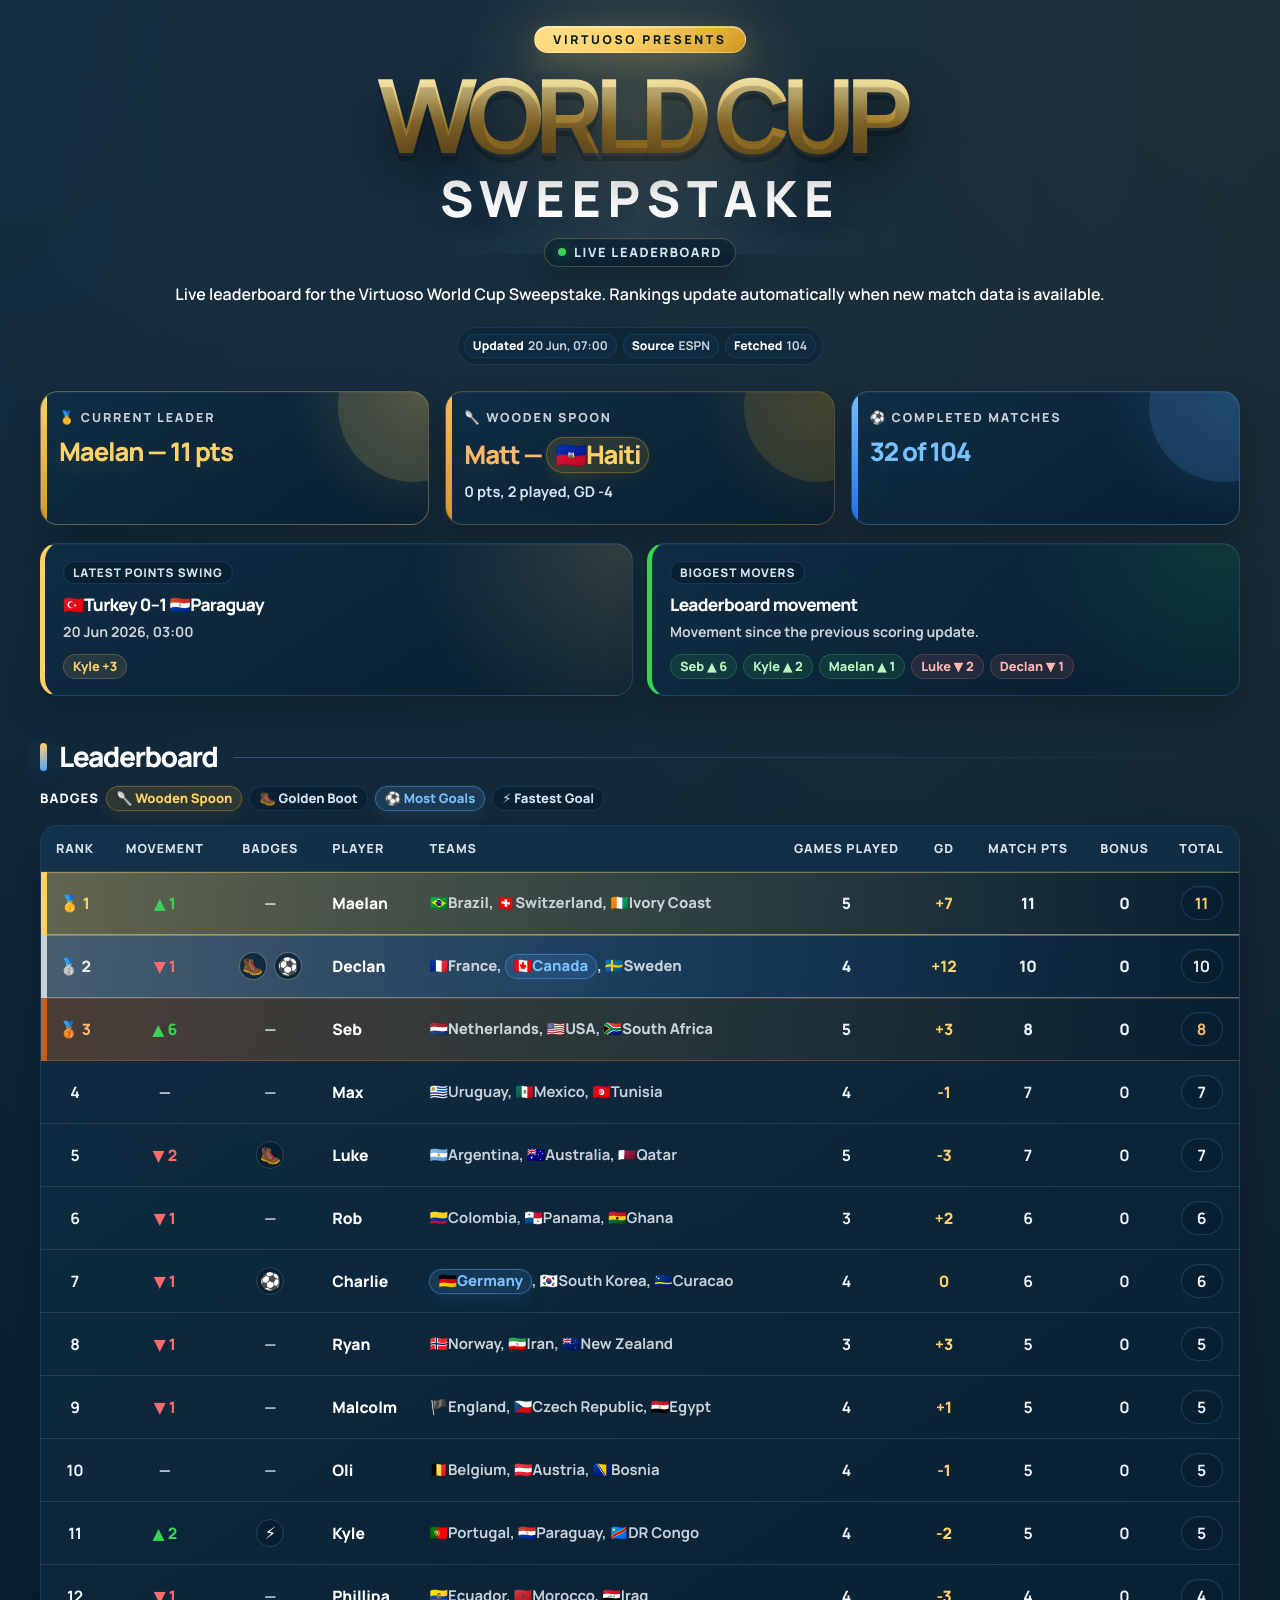
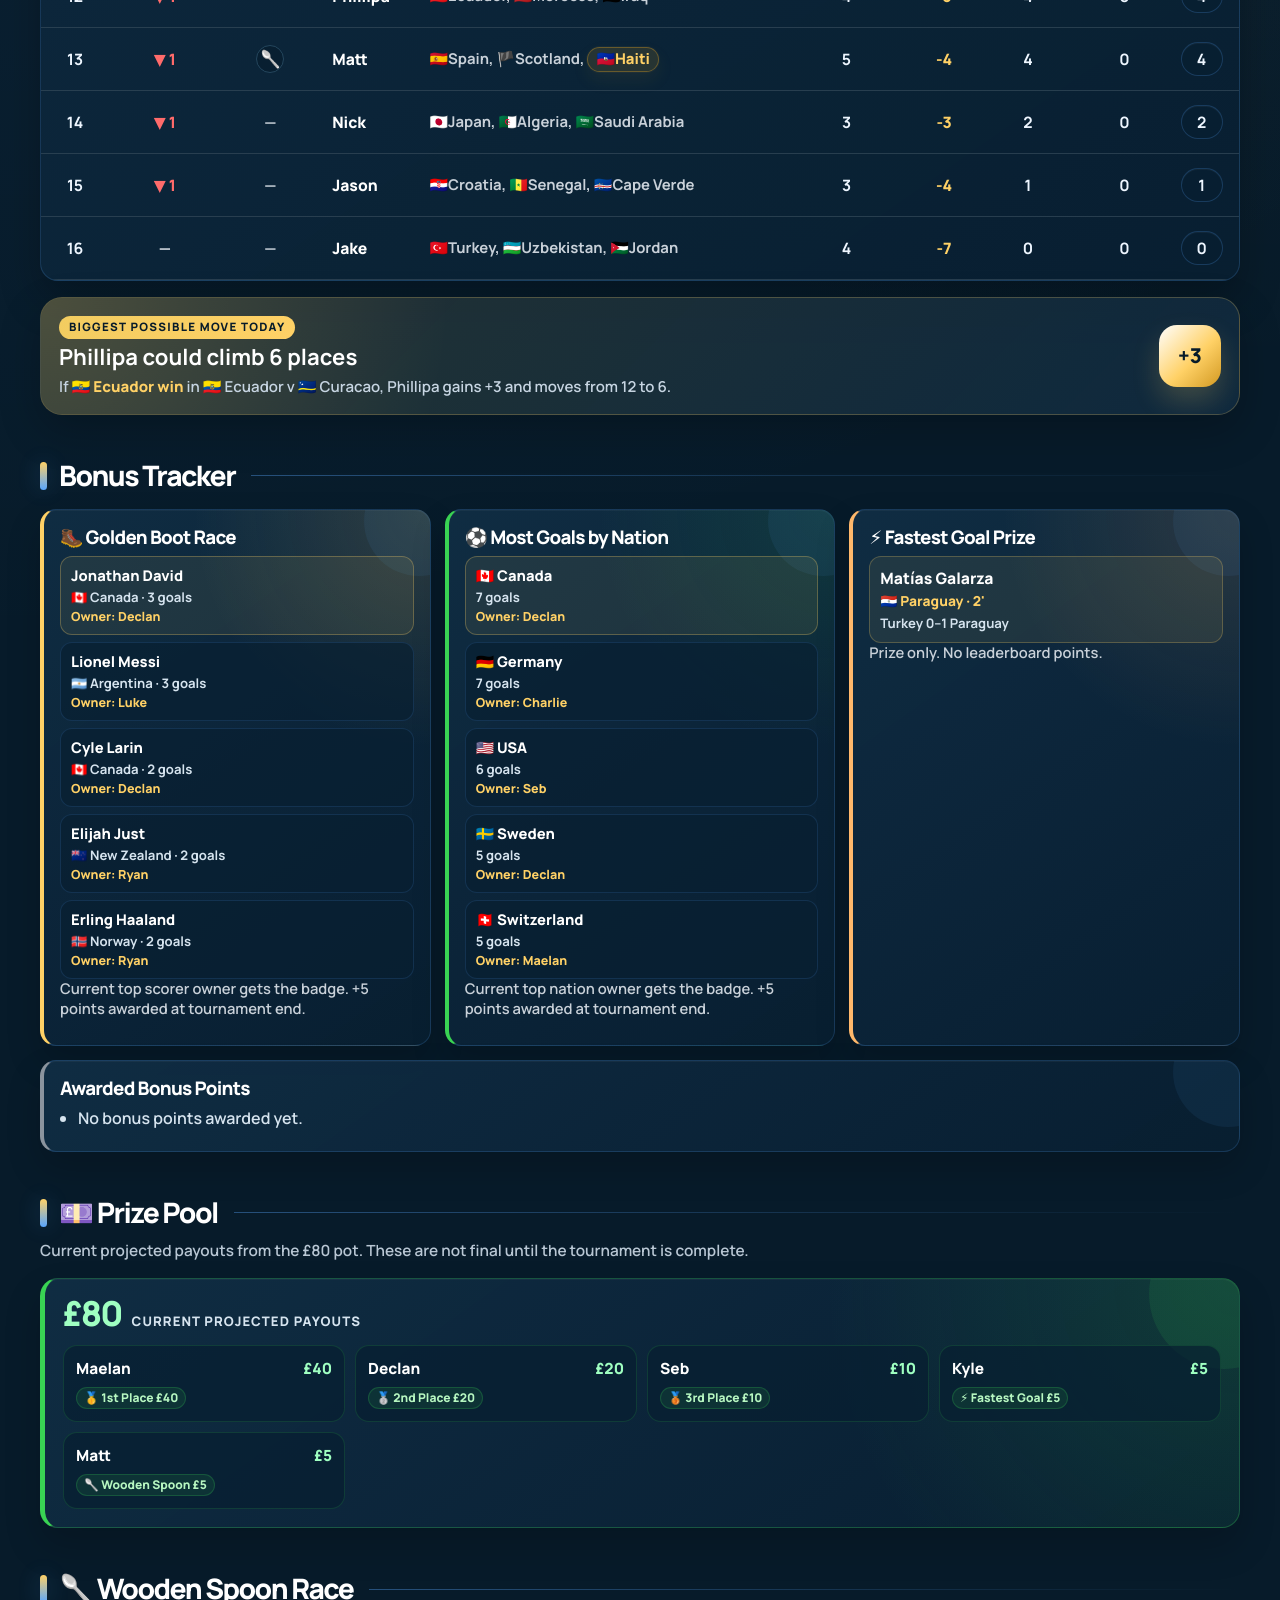
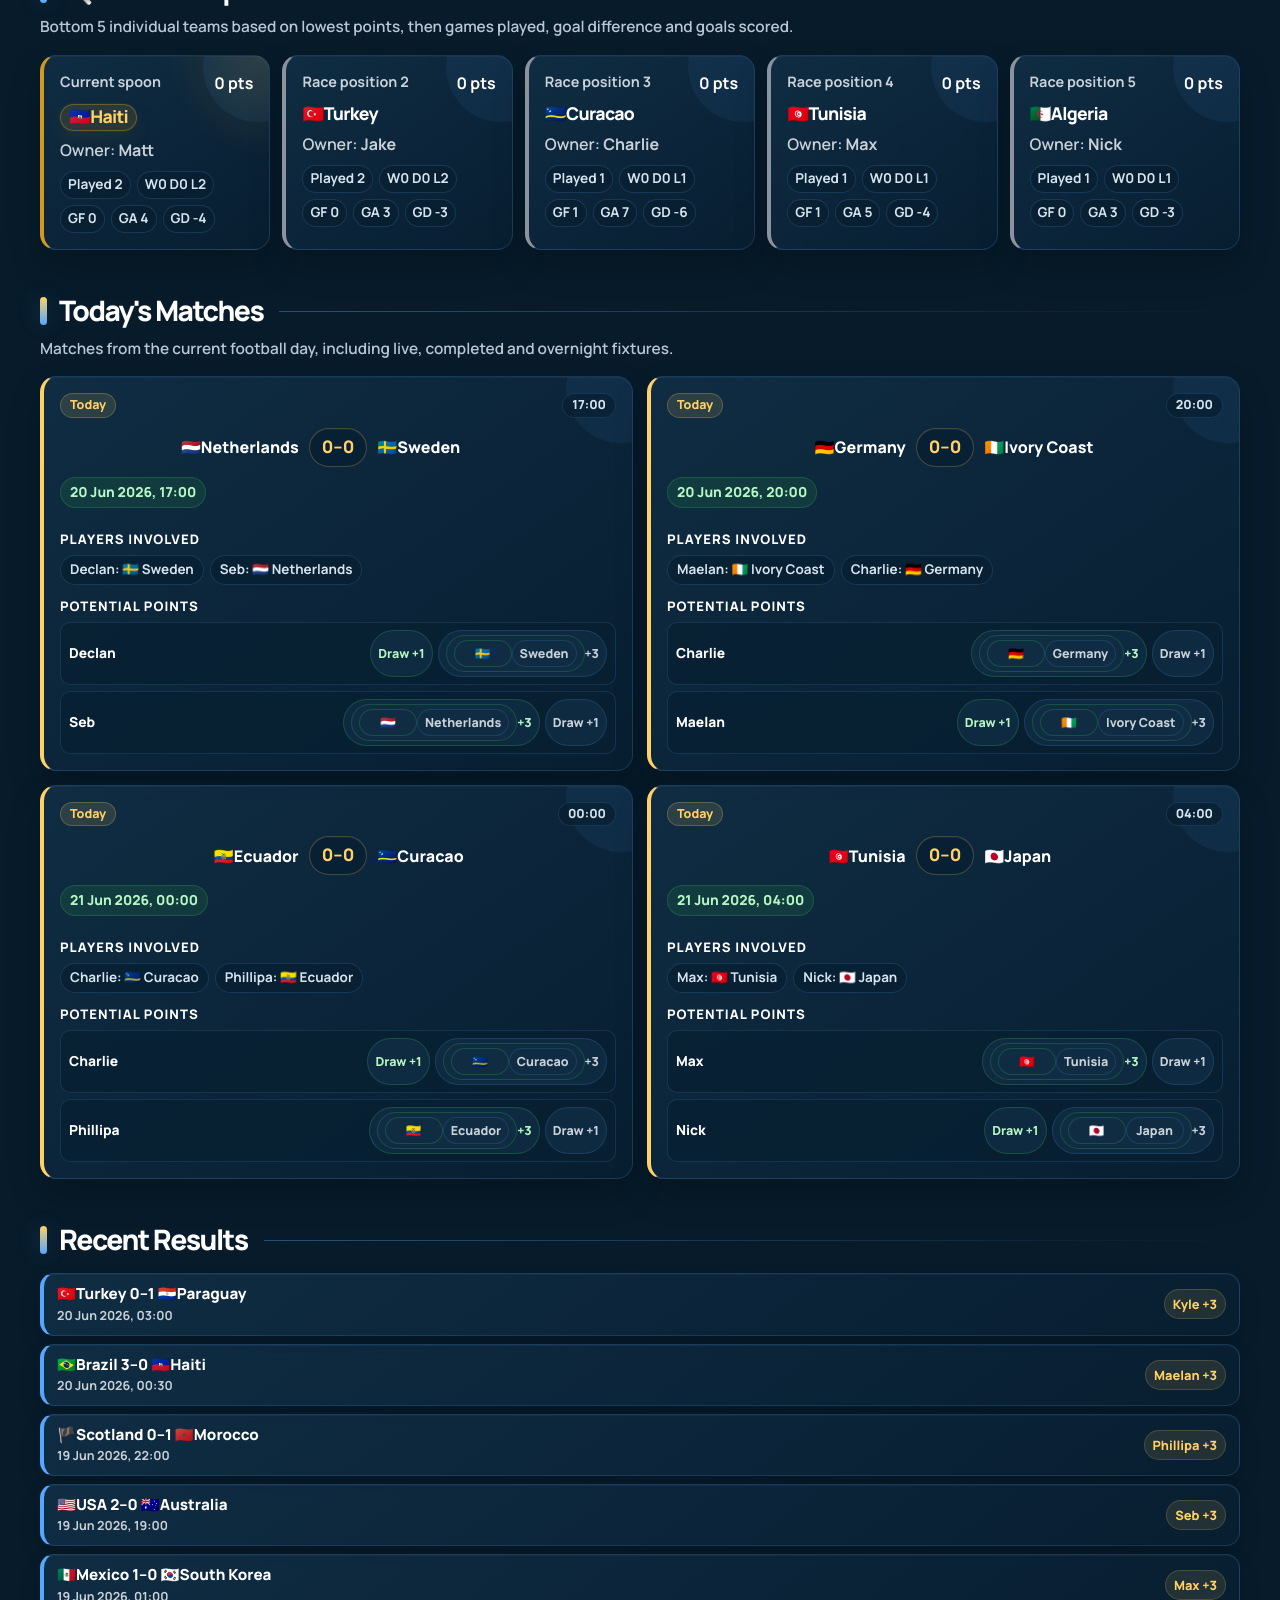
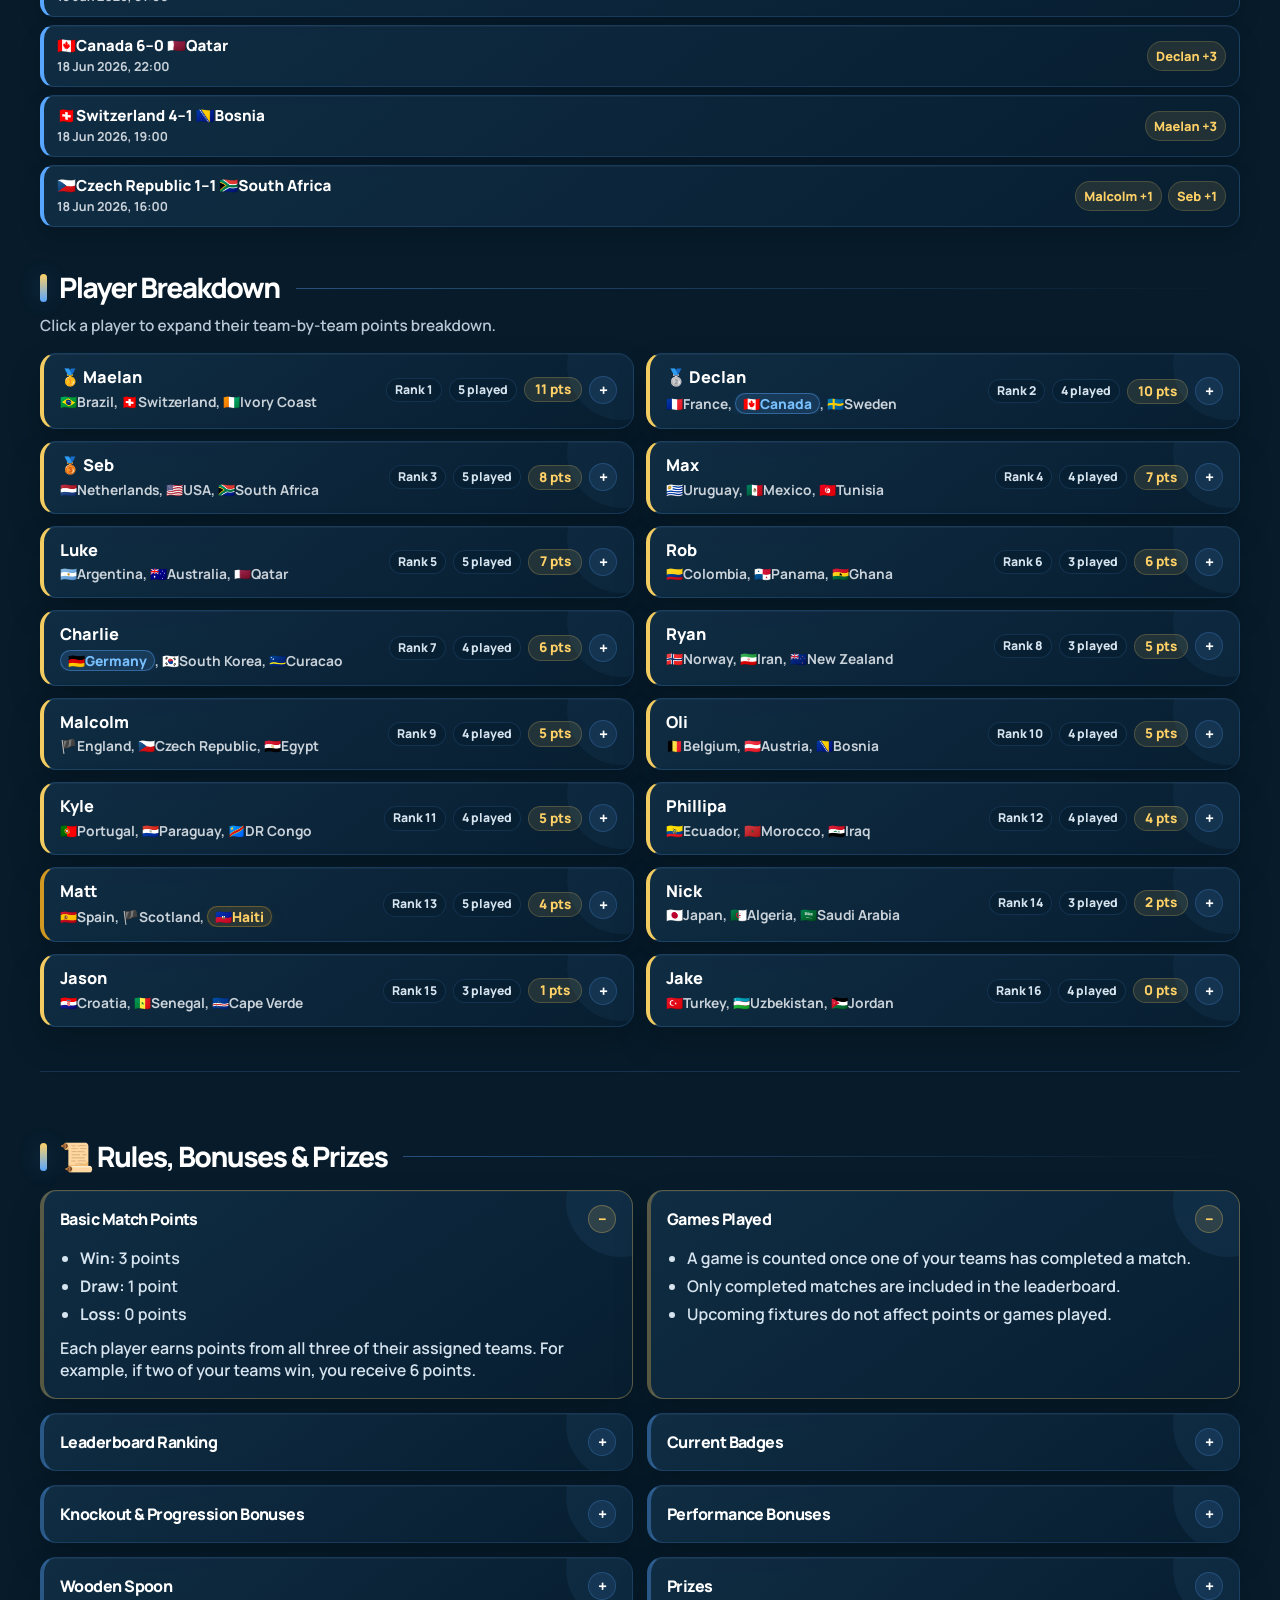
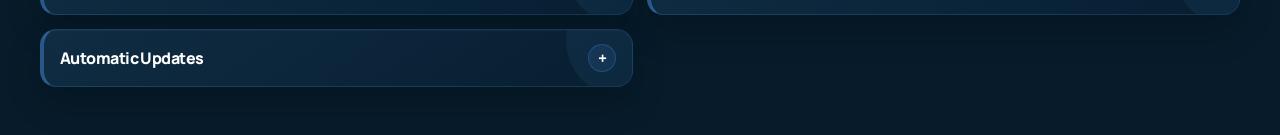
==== index.html @ 14dbb52a "Remove competitive snapshot section from index.html Removed the competitive snapshot section from th" ====
<!DOCTYPE html>
<html lang="en">
<head>
  <meta charset="UTF-8" />
  <meta name="viewport" content="width=device-width, initial-scale=1.0" />

  <title>World Cup Sweepstake</title>

  <link rel="stylesheet" href="style.css" />
</head>

<body class="title-option-broadcast">
  <main>
    <header class="page-header">
      <h1 class="site-title title-premium-broadcast">
        <span class="title-kicker">Virtuoso Presents</span>
        <span class="title-main">World Cup</span>
        <span class="title-sub">Sweepstake</span>
        <span class="title-live">Live Leaderboard</span>
      </h1>

      <p>
        Live leaderboard for the Virtuoso World Cup Sweepstake.
        Rankings update automatically when new match data is available.
      </p>

      <div id="status" class="status-card">
        Loading update status...
      </div>
    </header>

    <section class="cards">
      <div class="card">
        <h2>🥇 Current Leader</h2>
        <p id="current-leader">Loading...</p>
      </div>

      <div class="card">
        <h2>🥄 Wooden Spoon</h2>
        <p id="wooden-spoon">Loading...</p>
      </div>

      <div class="card">
        <h2>⚽ Completed Matches</h2>
        <p id="completed-matches">Loading...</p>
      </div>
    </section>

    <section>
      <h2>Leaderboard</h2>

      <p class="section-note">
        Badges: 🥄 current wooden spoon, 🥾 current Golden Boot race leader’s team owner, ⚽ current most-goals nation owner, ⚡ current fastest goal prize holder.
      </p>

      <div class="table-wrap">
        <table id="board">
          <thead>
            <tr>
              <th>Rank</th>
              <th>Movement</th>
              <th>Badges</th>
              <th>Player</th>
              <th>Teams</th>
              <th>Games Played</th>
              <th>GD</th>
              <th>Match Pts</th>
              <th>Bonus</th>
              <th>Total</th>
            </tr>
          </thead>
          <tbody>
            <tr>
              <td colspan="9">Loading leaderboard...</td>
            </tr>
          </tbody>
        </table>
      </div>
    </section>

    <section class="biggest-move-strip-section" aria-label="Biggest possible move today">
      <div id="biggest-possible-move" class="biggest-move-strip">
        Loading biggest possible move...
      </div>
    </section>

    <section>
      <h2>Bonus Tracker</h2>

      <div id="bonus-tracker" class="bonus-grid">
        Loading bonus tracker...
      </div>
    </section>

    <section class="prize-pool-section">
      <h2>💷 Prize Pool</h2>

      <p class="section-note">
        Current projected payouts from the £80 pot. These are not final until the tournament is complete.
      </p>

      <div id="projected-prizes" class="prize-pool-summary">
        Loading projected payouts...
      </div>
    </section>

    <section>
      <h2>🥄 Wooden Spoon Race</h2>

      <p class="section-note">
        Bottom 5 individual teams based on lowest points, then games played, goal difference and goals scored.
      </p>

      <div id="wooden-spoon-race" class="spoon-race-grid">
        Loading wooden spoon race...
      </div>
    </section>

    <section>
      <h2>Upcoming Fixtures</h2>

      <div id="upcoming-fixtures" class="fixtures-grid">
        Loading upcoming fixtures...
      </div>
    </section>

    <section>
      <h2>Latest Results</h2>

      <div id="latest-results" class="results-grid">
        Loading latest results...
      </div>
    </section>

    <section>
      <h2>Player Breakdown</h2>

      <p class="section-note">
        Detailed points breakdown by player and team.
      </p>

      <div id="player-details" class="player-grid">
        Loading player breakdown...
      </div>
    </section>

    <section class="rules-section">
      <h2>📜 Rules, Bonuses & Prizes</h2>

      <div class="rules-grid">
        <div class="rules-card">
          <h3>Basic Match Points</h3>
          <ul>
            <li><strong>Win:</strong> 3 points</li>
            <li><strong>Draw:</strong> 1 point</li>
            <li><strong>Loss:</strong> 0 points</li>
          </ul>
          <p>
            Each player earns points from all three of their assigned teams.
            For example, if two of your teams win, you receive 6 points.
          </p>
        </div>

        <div class="rules-card">
          <h3>Games Played</h3>
          <ul>
            <li>A game is counted once one of your teams has completed a match.</li>
            <li>Only completed matches are included in the leaderboard.</li>
            <li>Upcoming fixtures do not affect points or games played.</li>
          </ul>
        </div>

        <div class="rules-card">
          <h3>Leaderboard Ranking</h3>
          <ul>
            <li>Players are ranked by total points.</li>
            <li>Total points are match points plus awarded bonus points.</li>
            <li>If players are level on points, games played is used as the next sorter.</li>
            <li>Movement arrows only show when a player’s score or games played has changed.</li>
          </ul>
        </div>

        <div class="rules-card">
          <h3>Current Badges</h3>
          <ul>
            <li><strong>🥄 Wooden Spoon:</strong> Current owner of the single worst-performing team.</li>
            <li><strong>🥾 Golden Boot Race:</strong> Player who owns the team of the current top scorer.</li>
            <li><strong>⚽ Most Goals Nation:</strong> Player who owns the current highest-scoring nation.</li>
            <li><strong>⚡ Fastest Goal:</strong> Player who owns the team of the current fastest goal scorer.</li>
          </ul>
          <p>
            Badges show the current race leaders only. They do not mean final bonus points or prizes have been awarded.
          </p>
        </div>

        <div class="rules-card">
          <h3>Knockout & Progression Bonuses</h3>
          <ul>
            <li><strong>Reach Round of 32:</strong> +5 points</li>
            <li><strong>Reach Round of 16:</strong> +5 points</li>
            <li><strong>Reach Quarter-finals:</strong> +5 points</li>
            <li><strong>Reach Semi-finals:</strong> +10 points</li>
            <li><strong>Reach Final:</strong> +10 points</li>
            <li><strong>Tournament Winner:</strong> +15 points</li>
          </ul>
          <p>
            Progression bonuses are awarded to the player who owns the team reaching each stage.
          </p>
        </div>

        <div class="rules-card">
          <h3>Performance Bonuses</h3>
          <ul>
            <li><strong>Golden Boot:</strong> +5 points to the player who owns the team of the top scorer.</li>
            <li><strong>Most goals by nation:</strong> +5 points to the player who owns that nation.</li>
            <li><strong>Knockout clean sheet:</strong> +2 points per clean sheet in the knockout stage only.</li>
          </ul>
          <p>
            Golden Boot and most-goals-by-nation bonuses are tracked during the tournament and awarded at the end.
          </p>
        </div>

        <div class="rules-card">
          <h3>Wooden Spoon</h3>
          <ul>
            <li>The wooden spoon is awarded to the player who owns the single worst-performing team.</li>
            <li>It is not based on the player’s total score.</li>
            <li>Worst team is calculated by lowest team points.</li>
            <li>If tied, the team with more games played is considered worse.</li>
            <li>If still tied, worst goal difference is used.</li>
            <li>If still tied, fewest goals scored is used.</li>
          </ul>
          <p>
            Wooden Spoon does not affect leaderboard points. It is a £5 prize awarded at the end of the tournament.
          </p>
        </div>

        <div class="rules-card">
          <h3>Prizes</h3>
          <ul>
            <li><strong>Highest points total:</strong> £40</li>
            <li><strong>Runner-up:</strong> £20</li>
            <li><strong>Third place:</strong> £10</li>
            <li><strong>Fastest goal:</strong> £5 prize only, no leaderboard points</li>
            <li><strong>Wooden Spoon:</strong> £5 prize only, no leaderboard points</li>
          </ul>
          <p>
            Prize awards are separate from leaderboard scoring unless explicitly listed as bonus points.
          </p>
        </div>

        <div class="rules-card">
          <h3>Automatic Updates</h3>
          <ul>
            <li>Results are pulled automatically from ESPN’s public scoreboard.</li>
            <li>The leaderboard updates automatically through GitHub Actions.</li>
            <li>The page refreshes from generated data files hosted on GitHub Pages.</li>
          </ul>
        </div>
      </div>
    </section>
  </main>

  <script src="app.js"></script>
</body>
</html>
---- style.css ----
@import url("https://fonts.googleapis.com/css2?family=Manrope:wght@400;500;600;700;800&display=swap");

* {
  box-sizing: border-box;
}

body {
  margin: 0;
  background:
    radial-gradient(circle at top left, rgba(88, 166, 255, 0.1), transparent 34%),
    radial-gradient(circle at top right, rgba(255, 209, 102, 0.08), transparent 30%),
    #071b2a;
  color: #ffffff;
  font-family: "Manrope", system-ui, -apple-system, BlinkMacSystemFont, "Segoe UI", sans-serif;
  font-weight: 600;
  text-rendering: geometricPrecision;
  -webkit-font-smoothing: antialiased;
  -moz-osx-font-smoothing: grayscale;
}

main {
  width: min(1200px, 96vw);
  margin: 0 auto;
  padding: 22px 0 48px;
}

.page-header {
  text-align: center;
  margin-bottom: 18px;
  overflow: visible;
}

.site-title {
  display: flex;
  flex-direction: column;
  align-items: center;
  gap: 4px;
  margin: 0 0 12px;
  text-align: center;
  line-height: 1;
  text-transform: uppercase;
  overflow: visible;
}

.title-kicker {
  display: inline-flex;
  align-items: center;
  justify-content: center;
  width: fit-content;
  min-width: 0;
  padding: 6px 16px;
  margin: 0 auto 4px;
  color: #071b2a;
  background: linear-gradient(135deg, #f2cc60, #ffd166, #d29922);
  border-radius: 999px;
  font-size: clamp(0.75rem, 1.2vw, 0.95rem);
  font-weight: 800;
  letter-spacing: 0.2em;
  line-height: 1.1;
  text-align: center;
  white-space: nowrap;
  box-shadow: 0 8px 24px rgba(242, 204, 96, 0.22);
}

.title-main {
  display: inline-block;
  max-width: 100%;
  padding: 0 0.16em 0.08em;
  margin: 0 -0.08em;
  font-family: "Manrope", "Arial Black", "Trebuchet MS", Arial, sans-serif;
  font-size: clamp(3rem, 7vw, 6.4rem);
  font-weight: 800;
  line-height: 1.04;
  letter-spacing: -0.085em;
  background: linear-gradient(180deg, #ffffff 0%, #f2cc60 48%, #d29922 100%);
  -webkit-background-clip: text;
  background-clip: text;
  color: transparent;
  overflow: visible;
  text-shadow:
    0 4px 0 rgba(0, 0, 0, 0.22),
    0 14px 34px rgba(0, 0, 0, 0.42);
}

.title-sub {
  display: inline-block;
  font-size: clamp(1.25rem, 2.8vw, 2.35rem);
  font-weight: 800;
  letter-spacing: 0.08em;
  color: #ffffff;
  text-shadow: 0 8px 24px rgba(0, 0, 0, 0.35);
}

h1 {
  margin: 0 0 16px;
  font-size: clamp(2rem, 4vw, 3rem);
}

h2 {
  position: relative;
  display: flex;
  align-items: center;
  gap: 12px;
  margin-top: 42px;
  margin-bottom: 14px;
  color: #ffffff;
  font-size: clamp(1.35rem, 2.2vw, 1.95rem);
  font-weight: 800;
  letter-spacing: -0.055em;
}

h2::before {
  content: "";
  width: 7px;
  height: 28px;
  border-radius: 999px;
  background: linear-gradient(180deg, #ffd166, #58a6ff);
  box-shadow: 0 0 22px rgba(88, 166, 255, 0.24);
}

h2::after {
  content: "";
  flex: 1;
  height: 1px;
  margin-left: 4px;
  background: linear-gradient(90deg, rgba(88, 166, 255, 0.38), transparent);
}

.section-note {
  margin-top: -6px;
  margin-bottom: 16px;
  color: #b9c7d4;
  font-size: 0.96rem;
  font-weight: 600;
  line-height: 1.45;
}

.status-card {
  display: inline-flex;
  flex-wrap: wrap;
  justify-content: center;
  gap: 6px;
  margin-top: 6px;
  padding: 6px;
  background: rgba(8, 31, 49, 0.42);
  border: 1px solid rgba(88, 166, 255, 0.14);
  border-radius: 999px;
  color: #c9d1d9;
  font-size: 0.76rem;
  font-weight: 700;
  line-height: 1;
  box-shadow: none;
}

.status-card span {
  display: inline-flex;
  align-items: center;
  gap: 4px;
  padding: 5px 8px;
  border-radius: 999px;
  background: rgba(16, 45, 68, 0.78);
  border: 1px solid rgba(88, 166, 255, 0.12);
  white-space: nowrap;
}

.status-card strong {
  color: #ffffff;
  font-weight: 800;
}

.cards {
  display: grid;
  grid-template-columns: repeat(3, 1fr);
  gap: 16px;
  margin: 26px 0 18px;
}

.card {
  position: relative;
  overflow: hidden;
  min-height: 126px;
  background:
    linear-gradient(145deg, rgba(16, 45, 68, 0.98), rgba(8, 31, 49, 0.98));
  border: 1px solid rgba(88, 166, 255, 0.18);
  border-radius: 18px;
  padding: 18px 18px 20px;
  text-align: left;
  box-shadow:
    0 18px 36px rgba(0, 0, 0, 0.22),
    inset 0 1px 0 rgba(255, 255, 255, 0.04);
}

.card::before {
  content: "";
  position: absolute;
  inset: 0 auto 0 0;
  width: 6px;
  background: #58a6ff;
}

.card::after {
  content: "";
  position: absolute;
  top: -60px;
  right: -60px;
  width: 150px;
  height: 150px;
  border-radius: 999px;
  background: rgba(88, 166, 255, 0.12);
  pointer-events: none;
}

.card:nth-child(1) {
  border-color: rgba(255, 209, 102, 0.34);
  background:
    radial-gradient(circle at top right, rgba(255, 209, 102, 0.18), transparent 34%),
    linear-gradient(145deg, rgba(16, 45, 68, 0.98), rgba(8, 31, 49, 0.98));
}

.card:nth-child(1)::before {
  background: linear-gradient(180deg, #ffd166, #d29922);
}

.card:nth-child(1)::after {
  background: rgba(255, 209, 102, 0.15);
}

.card:nth-child(2) {
  border-color: rgba(210, 153, 34, 0.34);
  background:
    radial-gradient(circle at top right, rgba(210, 153, 34, 0.18), transparent 34%),
    linear-gradient(145deg, rgba(16, 45, 68, 0.98), rgba(8, 31, 49, 0.98));
}

.card:nth-child(2)::before {
  background: linear-gradient(180deg, #ffb86b, #d29922);
}

.card:nth-child(2)::after {
  background: rgba(210, 153, 34, 0.15);
}

.card:nth-child(3) {
  border-color: rgba(88, 166, 255, 0.34);
  background:
    radial-gradient(circle at top right, rgba(88, 166, 255, 0.18), transparent 34%),
    linear-gradient(145deg, rgba(16, 45, 68, 0.98), rgba(8, 31, 49, 0.98));
}

.card:nth-child(3)::before {
  background: linear-gradient(180deg, #79c0ff, #1f6feb);
}

.card:nth-child(3)::after {
  background: rgba(88, 166, 255, 0.15);
}

.card h2 {
  position: relative;
  z-index: 1;
  display: block;
  margin: 0 0 12px;
  color: #c9d1d9;
  font-size: 0.78rem;
  font-weight: 800;
  letter-spacing: 0.15em;
  line-height: 1.25;
  text-transform: uppercase;
}

.card h2::before,
.card h2::after {
  display: none;
}

.card p {
  position: relative;
  z-index: 1;
  margin: 0;
  color: #ffffff;
  font-size: clamp(1.28rem, 2vw, 1.72rem);
  font-weight: 800;
  line-height: 1.18;
  letter-spacing: -0.045em;
}

.card:nth-child(1) p {
  color: #ffd166;
  text-shadow: 0 8px 22px rgba(255, 209, 102, 0.14);
}

.card:nth-child(2) p {
  color: #ffb86b;
  text-shadow: 0 8px 22px rgba(210, 153, 34, 0.14);
}

.card:nth-child(3) p {
  color: #79c0ff;
  text-shadow: 0 8px 22px rgba(88, 166, 255, 0.14);
}

.small-card-text {
  display: inline-block;
  margin-top: 8px;
  color: #d6e4ef;
  font-size: 0.92rem;
  font-weight: 700;
  letter-spacing: 0;
}

.wooden-spoon-country {
  display: inline-flex;
  align-items: center;
  width: fit-content;
  padding: 3px 8px;
  border-radius: 999px;
  background: rgba(210, 153, 34, 0.14);
  border: 1px solid rgba(210, 153, 34, 0.38);
  color: #ffd166;
  font-weight: 800;
  line-height: 1.1;
  white-space: nowrap;
  box-shadow:
    0 0 0 1px rgba(255, 209, 102, 0.04),
    0 8px 18px rgba(210, 153, 34, 0.08);
}

.most-goals-country {
  display: inline-flex;
  align-items: center;
  width: fit-content;
  padding: 3px 8px;
  border-radius: 999px;
  background: rgba(88, 166, 255, 0.14);
  border: 1px solid rgba(88, 166, 255, 0.42);
  color: #79c0ff;
  font-weight: 800;
  line-height: 1.1;
  white-space: nowrap;
  box-shadow:
    0 0 0 1px rgba(88, 166, 255, 0.05),
    0 8px 18px rgba(88, 166, 255, 0.08);
}

.wooden-spoon-country.most-goals-country {
  background:
    linear-gradient(90deg, rgba(210, 153, 34, 0.16), rgba(88, 166, 255, 0.14));
  border-color: rgba(255, 209, 102, 0.42);
  color: #ffd166;
}

/* Insight strip */

.insight-strip {
  display: grid;
  grid-template-columns: repeat(2, 1fr);
  gap: 14px;
  margin: 0 0 30px;
}

.insight-card {
  position: relative;
  overflow: hidden;
  min-height: 126px;
  padding: 16px 18px;
  border-radius: 18px;
  background:
    radial-gradient(circle at top right, rgba(88, 166, 255, 0.14), transparent 36%),
    linear-gradient(145deg, rgba(16, 45, 68, 0.98), rgba(8, 31, 49, 0.98));
  border: 1px solid rgba(88, 166, 255, 0.2);
  border-left: 5px solid #58a6ff;
  box-shadow:
    0 18px 36px rgba(0, 0, 0, 0.18),
    inset 0 1px 0 rgba(255, 255, 255, 0.04);
}

.latest-swing-card {
  border-left-color: #ffd166;
  background:
    radial-gradient(circle at top right, rgba(255, 209, 102, 0.16), transparent 36%),
    linear-gradient(145deg, rgba(16, 45, 68, 0.98), rgba(8, 31, 49, 0.98));
}

.biggest-mover-card {
  border-left-color: #39d353;
  background:
    radial-gradient(circle at top right, rgba(57, 211, 83, 0.12), transparent 36%),
    linear-gradient(145deg, rgba(16, 45, 68, 0.98), rgba(8, 31, 49, 0.98));
}

.insight-label {
  display: inline-flex;
  align-items: center;
  width: fit-content;
  margin-bottom: 10px;
  padding: 5px 9px;
  border-radius: 999px;
  background: rgba(8, 31, 49, 0.78);
  border: 1px solid rgba(88, 166, 255, 0.16);
  color: #d6e4ef;
  font-size: 0.74rem;
  font-weight: 800;
  letter-spacing: 0.08em;
  line-height: 1;
  text-transform: uppercase;
}

.insight-card h3 {
  margin: 0 0 6px;
  color: #ffffff;
  font-size: 1.08rem;
  font-weight: 800;
  letter-spacing: -0.04em;
}

.insight-card p {
  margin: 0 0 12px;
  color: #c9d1d9;
  font-size: 0.88rem;
  font-weight: 700;
  line-height: 1.35;
}

.insight-chip-row {
  display: flex;
  flex-wrap: wrap;
  gap: 6px;
}

.insight-chip-row span,
.insight-chip {
  display: inline-flex;
  align-items: center;
  padding: 5px 9px;
  border-radius: 999px;
  background: rgba(255, 209, 102, 0.1);
  border: 1px solid rgba(255, 209, 102, 0.2);
  color: #ffd166;
  font-size: 0.8rem;
  font-weight: 800;
  line-height: 1;
  white-space: nowrap;
}

.insight-chip.positive {
  background: rgba(57, 211, 83, 0.1);
  border-color: rgba(57, 211, 83, 0.24);
  color: #b7f7c1;
}

.insight-chip.negative {
  background: rgba(255, 107, 107, 0.1);
  border-color: rgba(255, 107, 107, 0.24);
  color: #ffb4b4;
}

.badge-legend {
  display: flex;
  flex-wrap: wrap;
  align-items: center;
  gap: 7px;
  margin-top: -4px;
  margin-bottom: 14px;
  color: #c9d1d9;
}

.badge-legend-title {
  color: #ffffff;
  font-size: 0.82rem;
  font-weight: 800;
  letter-spacing: 0.08em;
  text-transform: uppercase;
}

.badge-chip {
  display: inline-flex;
  align-items: center;
  gap: 4px;
  padding: 5px 9px;
  border-radius: 999px;
  background: rgba(8, 31, 49, 0.72);
  border: 1px solid rgba(88, 166, 255, 0.16);
  color: #d6e4ef;
  font-size: 0.82rem;
  font-weight: 800;
  line-height: 1;
}

.badge-legend .badge-chip[title="Current wooden spoon"] {
  background: rgba(210, 153, 34, 0.14);
  border-color: rgba(210, 153, 34, 0.38);
  color: #ffd166;
  box-shadow:
    0 0 0 1px rgba(255, 209, 102, 0.04),
    0 8px 18px rgba(210, 153, 34, 0.08);
}

.badge-legend .badge-chip[title="Current wooden spoon"]:hover {
  background: rgba(210, 153, 34, 0.2);
  border-color: rgba(255, 209, 102, 0.5);
}

.badge-legend .badge-chip[title="Current most-goals nation owner"] {
  background: rgba(88, 166, 255, 0.14);
  border-color: rgba(88, 166, 255, 0.42);
  color: #79c0ff;
  box-shadow:
    0 0 0 1px rgba(88, 166, 255, 0.05),
    0 8px 18px rgba(88, 166, 255, 0.08);
}

.badge-legend .badge-chip[title="Current most-goals nation owner"]:hover {
  background: rgba(88, 166, 255, 0.2);
  border-color: rgba(121, 192, 255, 0.55);
}

.table-wrap {
  overflow-x: auto;
  border: 1px solid rgba(88, 166, 255, 0.18);
  border-radius: 18px;
  background:
    linear-gradient(145deg, rgba(16, 45, 68, 0.92), rgba(8, 31, 49, 0.98));
  box-shadow:
    0 20px 42px rgba(0, 0, 0, 0.24),
    inset 0 1px 0 rgba(255, 255, 255, 0.04);
}

table {
  width: 100%;
  border-collapse: collapse;
  background: transparent;
}

thead {
  background:
    linear-gradient(90deg, rgba(18, 49, 74, 0.98), rgba(16, 45, 68, 0.98));
}

th,
td {
  padding: 14px 12px;
  border-bottom: 1px solid rgba(51, 72, 88, 0.74);
  text-align: center;
}

th {
  color: #d6e4ef;
  font-size: 0.78rem;
  font-weight: 800;
  letter-spacing: 0.08em;
  text-transform: uppercase;
}

td {
  color: #eef6ff;
  font-size: 0.98rem;
  font-weight: 700;
}

#board th:nth-child(4),
#board td:nth-child(4),
#board th:nth-child(5),
#board td:nth-child(5) {
  text-align: left;
}

#board td:nth-child(4) {
  color: #ffffff;
  font-weight: 800;
}

#board td:nth-child(5) {
  color: #c9d1d9;
  font-size: 0.93rem;
  line-height: 1.35;
}

tbody tr {
  transition:
    background 0.18s ease,
    transform 0.18s ease,
    box-shadow 0.18s ease;
}

tbody tr:hover {
  background: rgba(88, 166, 255, 0.08);
}

tr.top-three td {
  font-weight: 800;
}

tr.leader {
  background:
    linear-gradient(90deg, rgba(255, 209, 102, 0.34), rgba(242, 204, 96, 0.16), rgba(8, 31, 49, 0.88));
  box-shadow:
    inset 6px 0 0 #ffd166,
    inset 0 1px 0 rgba(255, 209, 102, 0.4),
    inset 0 -1px 0 rgba(255, 209, 102, 0.28);
}

tr.leader td {
  border-bottom-color: rgba(255, 209, 102, 0.34);
}

tr.leader td:first-child {
  color: #ffd166;
  font-weight: 800;
}

tr.leader td:last-child strong {
  border-color: rgba(255, 209, 102, 0.55);
  color: #ffd166;
}

tr.top-three:nth-child(2) {
  background:
    linear-gradient(90deg, rgba(201, 209, 217, 0.3), rgba(88, 166, 255, 0.16), rgba(8, 31, 49, 0.88));
  box-shadow:
    inset 6px 0 0 #c9d1d9,
    inset 0 1px 0 rgba(201, 209, 217, 0.34),
    inset 0 -1px 0 rgba(201, 209, 217, 0.22);
}

tr.top-three:nth-child(2) td {
  border-bottom-color: rgba(201, 209, 217, 0.28);
}

tr.top-three:nth-child(2) td:first-child {
  color: #e6edf3;
  font-weight: 800;
}

tr.top-three:nth-child(2) td:last-child strong {
  border-color: rgba(201, 209, 217, 0.48);
  color: #e6edf3;
}

tr.top-three:nth-child(3) {
  background:
    linear-gradient(90deg, rgba(191, 97, 36, 0.34), rgba(210, 153, 34, 0.13), rgba(8, 31, 49, 0.9));
  box-shadow:
    inset 6px 0 0 #bf6124,
    inset 0 1px 0 rgba(191, 97, 36, 0.34),
    inset 0 -1px 0 rgba(191, 97, 36, 0.22);
}

tr.top-three:nth-child(3) td {
  border-bottom-color: rgba(191, 97, 36, 0.28);
}

tr.top-three:nth-child(3) td:first-child {
  color: #ffb86b;
  font-weight: 800;
}

tr.top-three:nth-child(3) td:last-child strong {
  border-color: rgba(191, 97, 36, 0.48);
  color: #ffb86b;
}

tr.top-three td:last-child strong,
#board td:last-child strong {
  display: inline-flex;
  align-items: center;
  justify-content: center;
  min-width: 42px;
  padding: 5px 10px;
  border-radius: 999px;
  background: rgba(8, 31, 49, 0.72);
  border: 1px solid rgba(88, 166, 255, 0.22);
  box-shadow: inset 0 1px 0 rgba(255, 255, 255, 0.04);
}

.movement {
  display: inline-block;
  min-width: 44px;
  font-weight: 800;
}

.movement.up {
  color: #39d353;
}

.movement.down {
  color: #ff6b6b;
}

.movement.same {
  color: #c9d1d9;
}

.goal-difference-cell {
  font-weight: 800;
  color: #ffd166;
  white-space: nowrap;
}

#board td.goal-difference-cell {
  text-align: center;
}

.badge-cell {
  min-width: 80px;
  white-space: nowrap;
}

.badge-icon {
  display: inline-flex;
  align-items: center;
  justify-content: center;
  margin: 0 2px;
  width: 28px;
  height: 28px;
  background: #081f31;
  border: 1px solid #24465d;
  border-radius: 999px;
  font-size: 1.05rem;
}

tr.top-three .badge-icon {
  background: rgba(8, 31, 49, 0.78);
}

tr.leader .badge-icon {
  border-color: rgba(255, 209, 102, 0.4);
}

tr.top-three:nth-child(2) .badge-icon {
  border-color: rgba(201, 209, 217, 0.4);
}

tr.top-three:nth-child(3) .badge-icon {
  border-color: rgba(191, 97, 36, 0.4);
}

.badge-empty {
  color: #c9d1d9;
}

.results-grid,
.fixtures-grid {
  display: grid;
  grid-template-columns: repeat(2, 1fr);
  gap: 14px;
}

.bonus-grid {
  display: grid;
  grid-template-columns: repeat(3, minmax(0, 1fr));
  gap: 14px;
  align-items: stretch;
}

.spoon-race-grid {
  display: grid;
  grid-template-columns: repeat(5, 1fr);
  gap: 12px;
}

.player-grid {
  display: grid;
  grid-template-columns: repeat(2, 1fr);
  gap: 12px;
}

.result-card,
.fixture-card,
.player-card,
.bonus-card,
.bonus-race-card,
.spoon-race-card,
.rules-card {
  position: relative;
  overflow: hidden;
  background:
    linear-gradient(145deg, rgba(16, 45, 68, 0.96), rgba(8, 31, 49, 0.98));
  border: 1px solid rgba(88, 166, 255, 0.18);
  border-radius: 16px;
  padding: 16px;
  box-shadow:
    0 16px 34px rgba(0, 0, 0, 0.18),
    inset 0 1px 0 rgba(255, 255, 255, 0.04);
}

.result-card::after,
.fixture-card::after,
.player-card::after,
.bonus-card::after,
.bonus-race-card::after,
.spoon-race-card::after,
.rules-card::after {
  content: "";
  position: absolute;
  top: -44px;
  right: -44px;
  width: 110px;
  height: 110px;
  border-radius: 999px;
  background: rgba(88, 166, 255, 0.07);
  pointer-events: none;
}

.result-card h3,
.fixture-card h3,
.player-card h3,
.bonus-card h3,
.bonus-race-card h3,
.spoon-race-card h3,
.rules-card h3 {
  position: relative;
  z-index: 1;
  margin: 0 0 8px;
  color: #ffffff;
  font-weight: 800;
  letter-spacing: -0.04em;
  line-height: 1.18;
}

.result-card p,
.fixture-card p,
.bonus-card p,
.bonus-race-card p,
.spoon-race-card p {
  position: relative;
  z-index: 1;
  margin: 0 0 10px;
  color: #c9d1d9;
}

.result-card ul,
.fixture-card ul,
.player-card ul,
.bonus-card ul,
.bonus-race-card ul {
  position: relative;
  z-index: 1;
  margin: 0;
  padding-left: 18px;
}

.result-card li,
.fixture-card li,
.bonus-card li,
.bonus-race-card li {
  margin-bottom: 6px;
  color: #d6e4ef;
}

/* Bonus races */

.bonus-race-card {
  min-height: 100%;
  border-left: 4px solid #58a6ff;
}

.bonus-race-card:nth-child(1) {
  border-left-color: #ffd166;
  background:
    radial-gradient(circle at top right, rgba(255, 209, 102, 0.14), transparent 36%),
    linear-gradient(145deg, rgba(16, 45, 68, 0.96), rgba(8, 31, 49, 0.98));
}

.bonus-race-card:nth-child(2) {
  border-left-color: #39d353;
  background:
    radial-gradient(circle at top right, rgba(57, 211, 83, 0.11), transparent 36%),
    linear-gradient(145deg, rgba(16, 45, 68, 0.96), rgba(8, 31, 49, 0.98));
}

.bonus-race-card:nth-child(3) {
  border-left-color: #ffb86b;
  background:
    radial-gradient(circle at top right, rgba(255, 184, 107, 0.13), transparent 36%),
    linear-gradient(145deg, rgba(16, 45, 68, 0.96), rgba(8, 31, 49, 0.98));
}

.bonus-race-card ul {
  display: grid;
  gap: 7px;
  padding-left: 0;
  list-style: none;
}

.bonus-race-card li {
  display: grid;
  gap: 2px;
  margin: 0;
  padding: 9px 10px;
  border-radius: 12px;
  background: rgba(8, 31, 49, 0.66);
  border: 1px solid rgba(88, 166, 255, 0.14);
}

.bonus-race-card li.race-leader {
  border-color: rgba(255, 209, 102, 0.28);
  background: rgba(255, 209, 102, 0.08);
}

.bonus-race-card li strong {
  color: #ffffff;
  font-size: 0.92rem;
  font-weight: 800;
}

.bonus-race-card li span {
  color: #d6e4ef;
  font-size: 0.82rem;
  font-weight: 700;
}

.bonus-race-card li em {
  color: #ffd166;
  font-size: 0.78rem;
  font-style: normal;
  font-weight: 800;
}

.fastest-goal-card {
  position: relative;
  z-index: 1;
  display: grid;
  gap: 3px;
  padding: 10px;
  border-radius: 12px;
  background: rgba(255, 209, 102, 0.08);
  border: 1px solid rgba(255, 209, 102, 0.24);
}

.fastest-goal-card strong {
  color: #ffffff;
  font-size: 0.98rem;
  font-weight: 800;
}

.fastest-goal-card span {
  color: #ffd166;
  font-size: 0.86rem;
  font-weight: 800;
}

.fastest-goal-card em {
  color: #d6e4ef;
  font-size: 0.82rem;
  font-style: normal;
  font-weight: 700;
}

.awarded-bonus-card {
  grid-column: 1 / -1;
  min-height: auto;
  border-left-color: #8b949e;
}

.awarded-bonus-card ul {
  display: block;
  padding-left: 18px;
  list-style: disc;
}

.awarded-bonus-card li {
  display: list-item;
  padding: 0;
  background: transparent;
  border: 0;
  margin-bottom: 6px;
}

.bonus-card {
  border-left: 4px solid #58a6ff;
}

.bonus-card li {
  margin-bottom: 8px;
}

.bonus-card span,
.bonus-note {
  color: #c9d1d9;
  font-size: 0.92rem;
}

.spoon-race-card {
  border-left: 4px solid #8b949e;
}

.spoon-race-card.current-spoon {
  border-left-color: #d29922;
  background:
    radial-gradient(circle at top right, rgba(210, 153, 34, 0.16), transparent 34%),
    linear-gradient(145deg, rgba(16, 45, 68, 0.96), rgba(8, 31, 49, 0.98));
}

.spoon-race-card.current-spoon h3 {
  width: fit-content;
}

.spoon-race-header {
  position: relative;
  z-index: 1;
  display: flex;
  justify-content: space-between;
  gap: 8px;
  align-items: center;
  margin-bottom: 10px;
}

.spoon-race-position {
  color: #c9d1d9;
  font-size: 0.9rem;
  font-weight: 700;
}

.spoon-race-card h3 {
  font-size: 1.1rem;
}

.spoon-race-stats {
  position: relative;
  z-index: 1;
  display: flex;
  flex-wrap: wrap;
  gap: 6px;
}

.spoon-race-stats span {
  display: inline-block;
  padding: 4px 7px;
  background: rgba(8, 31, 49, 0.78);
  border: 1px solid rgba(88, 166, 255, 0.18);
  border-radius: 999px;
  color: #d6e4ef;
  font-size: 0.85rem;
  font-weight: 700;
}

.fixture-card {
  border-left: 4px solid #39d353;
}

.fixture-card.today-match {
  border-left-color: #ffd166;
}

.fixture-card.completed-match {
  border-left-color: #58a6ff;
}

.fixture-topline {
  position: relative;
  z-index: 1;
  display: flex;
  justify-content: space-between;
  align-items: center;
  gap: 10px;
  margin-bottom: 10px;
}

.fixture-status,
.fixture-time {
  display: inline-flex;
  align-items: center;
  width: fit-content;
  padding: 5px 9px;
  border-radius: 999px;
  font-size: 0.78rem;
  font-weight: 800;
  line-height: 1;
}

.fixture-status.upcoming {
  background: rgba(88, 166, 255, 0.1);
  border: 1px solid rgba(88, 166, 255, 0.22);
  color: #a5d6ff;
}

.fixture-status.today {
  background: rgba(255, 209, 102, 0.12);
  border: 1px solid rgba(255, 209, 102, 0.24);
  color: #ffd166;
}

.fixture-status.live {
  background: rgba(57, 211, 83, 0.12);
  border: 1px solid rgba(57, 211, 83, 0.28);
  color: #b7f7c1;
  box-shadow: 0 0 22px rgba(57, 211, 83, 0.1);
}

.fixture-status.final {
  background: rgba(201, 209, 217, 0.1);
  border: 1px solid rgba(201, 209, 217, 0.22);
  color: #e6edf3;
}

.fixture-time {
  background: rgba(8, 31, 49, 0.78);
  border: 1px solid rgba(88, 166, 255, 0.16);
  color: #d6e4ef;
}

.fixture-card h3 {
  color: #ffffff;
  font-size: 1.08rem;
}

.fixture-card > p {
  display: inline-flex;
  align-items: center;
  width: fit-content;
  padding: 5px 9px;
  border-radius: 999px;
  background: rgba(57, 211, 83, 0.1);
  border: 1px solid rgba(57, 211, 83, 0.2);
  color: #b7f7c1;
  font-size: 0.86rem;
  font-weight: 800;
}

.fixture-score {
  position: relative;
  z-index: 1;
  display: grid;
  grid-template-columns: 1fr auto 1fr;
  gap: 10px;
  align-items: center;
  margin: 4px 0 10px;
  color: #ffffff;
}

.fixture-score span {
  min-width: 0;
  font-size: 1rem;
  font-weight: 800;
  line-height: 1.15;
}

.fixture-score span:first-child {
  text-align: right;
}

.fixture-score span:last-child {
  text-align: left;
}

.fixture-score strong {
  display: inline-flex;
  justify-content: center;
  align-items: center;
  min-width: 58px;
  padding: 7px 12px;
  border-radius: 999px;
  background: rgba(8, 31, 49, 0.78);
  border: 1px solid rgba(255, 209, 102, 0.24);
  color: #ffd166;
  font-size: 1.08rem;
  font-weight: 800;
  box-shadow: inset 0 1px 0 rgba(255, 255, 255, 0.04);
}

.fixture-section {
  position: relative;
  z-index: 1;
  margin-top: 12px;
}

.fixture-section h4 {
  margin: 0 0 7px;
  color: #ffffff;
  font-size: 0.82rem;
  font-weight: 800;
  letter-spacing: 0.08em;
  text-transform: uppercase;
}

.fixture-section ul {
  display: flex;
  flex-wrap: wrap;
  gap: 6px;
  padding-left: 0;
  list-style: none;
}

.fixture-section li {
  display: inline-flex;
  align-items: center;
  width: fit-content;
  margin: 0;
  padding: 5px 9px;
  background: rgba(8, 31, 49, 0.78);
  border: 1px solid rgba(88, 166, 255, 0.18);
  border-radius: 999px;
  color: #d6e4ef;
  font-size: 0.84rem;
  font-weight: 700;
}

.potential-points {
  display: grid;
  gap: 6px;
}

.potential-row {
  display: grid;
  grid-template-columns: minmax(86px, 0.7fr) 1.3fr;
  gap: 8px;
  align-items: center;
  padding: 7px 8px;
  background: rgba(8, 31, 49, 0.74);
  border: 1px solid rgba(88, 166, 255, 0.16);
  border-radius: 10px;
}

.potential-row strong {
  min-width: 0;
  color: #ffffff;
  font-size: 0.86rem;
  font-weight: 800;
  overflow: hidden;
  text-overflow: ellipsis;
  white-space: nowrap;
}

.potential-chip-row {
  display: flex;
  flex-wrap: wrap;
  justify-content: flex-end;
  gap: 5px;
}

.potential-row span {
  display: inline-flex;
  align-items: center;
  justify-content: center;
  min-width: 58px;
  padding: 4px 7px;
  border-radius: 999px;
  background: rgba(16, 45, 68, 0.88);
  border: 1px solid rgba(88, 166, 255, 0.16);
  color: #c9d1d9;
  font-size: 0.78rem;
  font-weight: 800;
  white-space: nowrap;
}

.potential-row span:first-child {
  border-color: rgba(57, 211, 83, 0.22);
  color: #b7f7c1;
}

.potential-empty {
  color: #c9d1d9;
}

.results-ticker {
  display: grid;
  grid-template-columns: 1fr;
  gap: 8px;
}

.result-ticker-row {
  display: grid;
  grid-template-columns: minmax(230px, 1fr) auto;
  gap: 12px;
  align-items: center;
  padding: 11px 13px;
  background:
    linear-gradient(145deg, rgba(16, 45, 68, 0.96), rgba(8, 31, 49, 0.98));
  border: 1px solid rgba(88, 166, 255, 0.18);
  border-left: 4px solid #58a6ff;
  border-radius: 14px;
  box-shadow:
    0 10px 22px rgba(0, 0, 0, 0.14),
    inset 0 1px 0 rgba(255, 255, 255, 0.04);
}

.result-ticker-score {
  min-width: 0;
}

.result-ticker-score strong {
  display: block;
  color: #ffffff;
  font-size: 0.95rem;
  font-weight: 800;
  line-height: 1.2;
}

.result-ticker-score small {
  display: block;
  margin-top: 3px;
  color: #c9d1d9;
  font-size: 0.78rem;
  font-weight: 700;
}

.result-ticker-gains {
  display: flex;
  flex-wrap: wrap;
  justify-content: flex-end;
  gap: 6px;
}

.result-ticker-gains span {
  display: inline-flex;
  align-items: center;
  padding: 5px 8px;
  border-radius: 999px;
  background: rgba(255, 209, 102, 0.1);
  border: 1px solid rgba(255, 209, 102, 0.18);
  color: #ffd166;
  font-size: 0.8rem;
  font-weight: 800;
  white-space: nowrap;
}

.player-card {
  border-left: 3px solid #f2cc60;
  padding: 14px;
}

.player-collapsible-card {
  padding: 0;
  border-left-width: 4px;
}

.player-collapsible-card::after {
  opacity: 0.7;
}

.player-collapsible-card.is-open {
  border-color: rgba(255, 209, 102, 0.32);
}

.wooden-spoon-card {
  border-left-color: #d29922;
}

.player-collapse-toggle {
  position: relative;
  z-index: 1;
  display: grid;
  grid-template-columns: minmax(0, 1fr) auto;
  gap: 14px;
  align-items: center;
  width: 100%;
  padding: 14px 16px;
  background: transparent;
  border: 0;
  color: inherit;
  font: inherit;
  text-align: left;
  cursor: pointer;
}

.player-collapse-toggle:hover {
  background: rgba(88, 166, 255, 0.06);
}

.player-collapse-toggle:focus-visible {
  outline: 2px solid rgba(255, 209, 102, 0.72);
  outline-offset: 3px;
  border-radius: 14px;
}

.player-collapse-main {
  display: grid;
  gap: 5px;
  min-width: 0;
}

.player-collapse-name {
  color: #ffffff;
  font-size: 1.02rem;
  font-weight: 800;
  line-height: 1.2;
}

.player-collapse-teams {
  min-width: 0;
  color: #c9d1d9;
  font-size: 0.86rem;
  font-weight: 700;
  line-height: 1.3;
  overflow: hidden;
  text-overflow: ellipsis;
  white-space: nowrap;
}

.player-collapse-teams .wooden-spoon-country,
.player-collapse-teams .most-goals-country {
  padding: 2px 7px;
}

.player-collapse-meta {
  display: flex;
  align-items: center;
  justify-content: flex-end;
  gap: 7px;
  flex-wrap: wrap;
}

.player-collapse-meta span {
  display: inline-flex;
  align-items: center;
  padding: 5px 8px;
  border-radius: 999px;
  background: rgba(8, 31, 49, 0.72);
  border: 1px solid rgba(88, 166, 255, 0.14);
  color: #d6e4ef;
  font-size: 0.76rem;
  font-weight: 800;
  line-height: 1;
  white-space: nowrap;
}

.player-collapse-meta strong {
  display: inline-flex;
  align-items: center;
  justify-content: center;
  min-width: 54px;
  padding: 5px 10px;
  border-radius: 999px;
  background: rgba(255, 209, 102, 0.1);
  border: 1px solid rgba(255, 209, 102, 0.2);
  color: #ffd166;
  font-size: 0.84rem;
  font-weight: 800;
  line-height: 1;
  white-space: nowrap;
}

.player-collapse-chevron {
  width: 28px;
  height: 28px;
  justify-content: center;
  padding: 0 !important;
  background: rgba(88, 166, 255, 0.1) !important;
  border-color: rgba(88, 166, 255, 0.22) !important;
  color: #ffffff !important;
  font-size: 1rem !important;
}

.player-collapsible-card.is-open .player-collapse-chevron {
  background: rgba(255, 209, 102, 0.13) !important;
  border-color: rgba(255, 209, 102, 0.28) !important;
  color: #ffd166 !important;
}

.player-collapse-body {
  position: relative;
  z-index: 1;
  padding: 0 14px 14px;
}

.player-collapse-body[hidden] {
  display: none !important;
}

.player-card-header {
  position: relative;
  z-index: 1;
  display: flex;
  justify-content: space-between;
  gap: 12px;
  align-items: center;
  margin-bottom: 4px;
}

.player-card-header strong {
  display: inline-flex;
  align-items: center;
  justify-content: center;
  min-width: 58px;
  padding: 5px 10px;
  border-radius: 999px;
  background: rgba(255, 209, 102, 0.1);
  border: 1px solid rgba(255, 209, 102, 0.2);
  color: #ffd166;
  font-size: 1rem;
  font-weight: 800;
}

.player-card-subtitle {
  position: relative;
  z-index: 1;
  margin: 0 0 10px;
  color: #c9d1d9;
  font-size: 0.95rem;
}

.team-breakdown {
  position: relative;
  z-index: 1;
  background: rgba(8, 31, 49, 0.76);
  border: 1px solid rgba(88, 166, 255, 0.16);
  border-radius: 12px;
  padding: 10px;
  margin-top: 8px;
}

.wooden-spoon-team {
  border-color: rgba(210, 153, 34, 0.4);
  background:
    radial-gradient(circle at top right, rgba(210, 153, 34, 0.12), transparent 40%),
    rgba(210, 153, 34, 0.09);
}

.team-breakdown-header {
  display: flex;
  justify-content: space-between;
  gap: 12px;
  margin-bottom: 5px;
}

.team-breakdown-header strong {
  font-weight: 800;
}

.team-stats {
  color: #c9d1d9;
  font-size: 0.9rem;
  margin-bottom: 7px;
}

.team-breakdown li {
  margin-bottom: 4px;
  color: #d6e4ef;
  font-size: 0.92rem;
}

/* Rules */

.rules-section {
  margin-top: 44px;
  padding-top: 24px;
  border-top: 1px solid rgba(88, 166, 255, 0.18);
}

.rules-grid {
  display: grid;
  grid-template-columns: repeat(2, 1fr);
  gap: 14px;
}

.rules-card h3 {
  margin-top: 0;
  margin-bottom: 10px;
  font-weight: 800;
  letter-spacing: -0.04em;
}

.rules-card ul {
  position: relative;
  z-index: 1;
  margin: 0 0 12px;
  padding-left: 20px;
}

.rules-card li {
  margin-bottom: 6px;
  color: #d6e4ef;
}

.rules-card p {
  position: relative;
  z-index: 1;
  margin: 0;
  color: #d6e4ef;
  line-height: 1.4;
}

.rules-collapsible-card {
  padding: 0;
  border-left: 4px solid rgba(88, 166, 255, 0.42);
}

.rules-collapsible-card.is-open {
  border-color: rgba(255, 209, 102, 0.32);
}

.rules-collapse-toggle {
  position: relative;
  z-index: 1;
  display: flex;
  justify-content: space-between;
  gap: 12px;
  align-items: center;
  width: 100%;
  padding: 14px 16px;
  background: transparent;
  border: 0;
  color: #ffffff;
  font: inherit;
  text-align: left;
  cursor: pointer;
}

.rules-collapse-toggle span:first-child {
  font-weight: 800;
  letter-spacing: -0.035em;
}

.rules-collapse-toggle:hover {
  background: rgba(88, 166, 255, 0.06);
}

.rules-collapse-toggle:focus-visible {
  outline: 2px solid rgba(255, 209, 102, 0.72);
  outline-offset: 3px;
  border-radius: 14px;
}

.rules-collapse-chevron {
  display: inline-flex;
  justify-content: center;
  align-items: center;
  flex: 0 0 auto;
  width: 28px;
  height: 28px;
  border-radius: 999px;
  background: rgba(88, 166, 255, 0.1);
  border: 1px solid rgba(88, 166, 255, 0.22);
  color: #ffffff;
  font-size: 1rem;
  font-weight: 800;
}

.rules-collapsible-card.is-open .rules-collapse-chevron {
  background: rgba(255, 209, 102, 0.13);
  border-color: rgba(255, 209, 102, 0.28);
  color: #ffd166;
}

.rules-collapse-body {
  position: relative;
  z-index: 1;
  padding: 0 16px 16px;
}

.rules-collapse-body[hidden] {
  display: none !important;
}


/* Prize Pool section */

.prize-pool-section {
  margin-top: 42px;
}

.prize-pool-summary {
  position: relative;
  overflow: hidden;
  padding: 18px;
  border-radius: 18px;
  background:
    radial-gradient(circle at top right, rgba(57, 211, 83, 0.15), transparent 34%),
    linear-gradient(145deg, rgba(16, 45, 68, 0.96), rgba(8, 31, 49, 0.98));
  border: 1px solid rgba(57, 211, 83, 0.28);
  border-left: 5px solid #39d353;
  box-shadow:
    0 18px 36px rgba(0, 0, 0, 0.18),
    inset 0 1px 0 rgba(255, 255, 255, 0.04);
}

.prize-pool-summary::after {
  content: "";
  position: absolute;
  top: -60px;
  right: -60px;
  width: 150px;
  height: 150px;
  border-radius: 999px;
  background: rgba(57, 211, 83, 0.11);
  pointer-events: none;
}

.prize-pool-topline {
  position: relative;
  z-index: 1;
  display: flex;
  flex-wrap: wrap;
  align-items: baseline;
  gap: 10px;
  margin-bottom: 14px;
}

.prize-pool-total {
  color: #9fffc1;
  font-size: clamp(1.55rem, 2.7vw, 2.15rem);
  font-weight: 800;
  line-height: 1;
  letter-spacing: -0.055em;
}

.prize-pool-subtitle {
  color: #d6e4ef;
  font-size: 0.82rem;
  font-weight: 800;
  letter-spacing: 0.08em;
  text-transform: uppercase;
}

.prize-payout-list {
  position: relative;
  z-index: 1;
  display: grid;
  grid-template-columns: repeat(4, minmax(0, 1fr));
  gap: 10px;
}

.prize-payout-item {
  min-width: 0;
  padding: 12px;
  border-radius: 14px;
  background: rgba(8, 31, 49, 0.72);
  border: 1px solid rgba(57, 211, 83, 0.16);
}

.prize-payout-topline {
  display: flex;
  justify-content: space-between;
  gap: 10px;
  align-items: center;
  margin-bottom: 8px;
}

.prize-payout-topline strong {
  color: #ffffff;
  font-size: 0.96rem;
  font-weight: 800;
  overflow: hidden;
  text-overflow: ellipsis;
  white-space: nowrap;
}

.prize-payout-topline span {
  color: #9fffc1;
  font-size: 0.96rem;
  font-weight: 800;
  white-space: nowrap;
}

.prize-payout-tags {
  display: flex;
  flex-wrap: wrap;
  gap: 5px;
}

.prize-payout-tags span {
  display: inline-flex;
  align-items: center;
  width: fit-content;
  padding: 4px 7px;
  border-radius: 999px;
  background: rgba(57, 211, 83, 0.1);
  border: 1px solid rgba(57, 211, 83, 0.22);
  color: #b7f7c1;
  font-size: 0.75rem;
  font-weight: 800;
  line-height: 1;
  white-space: nowrap;
}

@media (max-width: 1100px) {
  .prize-payout-list {
    grid-template-columns: repeat(2, minmax(0, 1fr));
  }

  .spoon-race-grid {
    grid-template-columns: repeat(3, 1fr);
  }

  .bonus-grid {
    grid-template-columns: 1fr;
  }

  .awarded-bonus-card {
    grid-column: auto;
  }

  .potential-row {
    grid-template-columns: 1fr;
  }

  .potential-chip-row {
    justify-content: flex-start;
  }

  .potential-row span {
    justify-content: flex-start;
    width: fit-content;
  }

  .player-collapse-toggle {
    grid-template-columns: 1fr;
  }

  .player-collapse-meta {
    justify-content: flex-start;
  }

  .insight-strip {
    grid-template-columns: 1fr;
  }
}

@media (max-width: 800px) {
  .prize-payout-list {
    grid-template-columns: 1fr;
  }

  .prize-pool-summary {
    padding: 14px;
  }

  main {
    width: 94vw;
    padding-top: 18px;
  }

  .cards,
  .results-grid,
  .fixtures-grid,
  .player-grid,
  .rules-grid {
    grid-template-columns: 1fr;
  }

  .spoon-race-grid {
    grid-template-columns: 1fr;
  }

  h1 {
    font-size: 2rem;
  }

  h2 {
    margin-top: 34px;
    font-size: 1.35rem;
  }

  h2::before {
    height: 24px;
  }

  h2::after {
    display: none;
  }

  .site-title {
    gap: 6px;
  }

  .title-main {
    max-width: 100%;
    padding: 0 0.14em 0.08em;
    margin: 0 -0.07em;
    font-size: clamp(2.6rem, 13vw, 4rem);
    line-height: 1.06;
    letter-spacing: -0.075em;
  }

  .title-sub {
    font-size: clamp(1.05rem, 6vw, 1.45rem);
  }

  .title-kicker {
    justify-content: center;
    padding: 6px 14px;
    font-size: 0.72rem;
    letter-spacing: 0.16em;
    text-align: center;
  }

  .status-card {
    max-width: 100%;
    border-radius: 16px;
  }

  .status-card span {
    font-size: 0.72rem;
    padding: 5px 7px;
  }

  .insight-card {
    min-height: 0;
    padding: 14px;
  }

  th,
  td {
    padding: 10px 8px;
    font-size: 0.88rem;
  }

  #board td:nth-child(5) {
    min-width: 180px;
  }

  .card {
    min-height: 112px;
    padding: 16px 16px 18px;
  }

  .card h2 {
    font-size: 0.74rem;
  }

  .card p {
    font-size: 1.28rem;
  }

  .badge-legend {
    gap: 6px;
  }

  .badge-chip {
    font-size: 0.78rem;
  }

  .wooden-spoon-country,
  .most-goals-country {
    padding: 2px 7px;
    font-size: 0.92em;
  }

  .player-card-header {
    align-items: flex-start;
    flex-direction: column;
  }

  .player-collapse-toggle {
    padding: 13px 14px;
  }

  .player-collapse-name {
    font-size: 0.98rem;
  }

  .player-collapse-teams {
    white-space: normal;
  }

  .player-collapse-meta {
    gap: 6px;
  }

  .player-collapse-meta span,
  .player-collapse-meta strong {
    font-size: 0.72rem;
  }

  .player-collapse-body {
    padding: 0 12px 12px;
  }

  .player-collapse-body[hidden] {
    display: none !important;
  }

  .badge-icon {
    width: 24px;
    height: 24px;
    font-size: 0.95rem;
  }

  tr.top-three td:last-child strong {
    min-width: 32px;
    padding: 3px 7px;
  }

  .fixture-section ul {
    display: grid;
    grid-template-columns: 1fr;
  }

  .fixture-section li {
    width: 100%;
  }

  .fixture-topline {
    align-items: flex-start;
    flex-direction: column;
  }

  .fixture-score {
    grid-template-columns: 1fr;
    gap: 6px;
    text-align: left;
  }

  .fixture-score span:first-child,
  .fixture-score span:last-child {
    text-align: left;
  }

  .fixture-score strong {
    width: fit-content;
  }

  .result-ticker-row {
    grid-template-columns: 1fr;
  }

  .result-ticker-gains {
    justify-content: flex-start;
  }

  .rules-collapse-toggle {
    padding: 13px 14px;
  }

  .rules-collapse-body {
    padding: 0 14px 14px;
  }
}


/* =========================================================
   Title mockup override: title_option_1_premium_broadcast
   ========================================================= */
body.title-option-broadcast .page-header {
  position: relative;
  margin-bottom: 22px;
}

body.title-option-broadcast .page-header::before {
  content: "";
  position: absolute;
  left: 50%;
  top: -28px;
  width: min(720px, 88vw);
  height: 260px;
  transform: translateX(-50%);
  background:
    radial-gradient(circle at 50% 45%, rgba(255, 209, 102, 0.16), transparent 48%),
    radial-gradient(circle at 50% 80%, rgba(88, 166, 255, 0.1), transparent 56%);
  pointer-events: none;
  z-index: -1;
}

body.title-option-broadcast .site-title {
  position: relative;
  gap: 2px;
  margin-bottom: 14px;
  padding-top: 4px;
}

body.title-option-broadcast .title-kicker {
  padding: 6px 18px;
  color: #071b2a;
  background: linear-gradient(135deg, #ffe08a, #ffd166 45%, #d29922);
  border: 1px solid rgba(255, 255, 255, 0.28);
  border-radius: 999px;
  font-size: clamp(0.68rem, 0.95vw, 0.86rem);
  font-weight: 800;
  letter-spacing: 0.22em;
  box-shadow:
    0 10px 28px rgba(255, 209, 102, 0.22),
    inset 0 1px 0 rgba(255, 255, 255, 0.45);
}

body.title-option-broadcast .title-main {
  position: relative;
  isolation: isolate;
  padding: 0 0.18em 0.06em;
  margin-top: 6px;
  font-size: clamp(3.45rem, 8vw, 7.4rem);
  line-height: 0.96;
  letter-spacing: -0.092em;
  background:
    linear-gradient(180deg, #fff7cf 0%, #f8dc84 28%, #c4932e 56%, #7a5510 100%);
  -webkit-background-clip: text;
  background-clip: text;
  color: transparent;
  text-shadow:
    0 3px 0 rgba(255, 255, 255, 0.05),
    0 8px 0 rgba(0, 0, 0, 0.22),
    0 24px 48px rgba(0, 0, 0, 0.5);
}

body.title-option-broadcast .title-sub {
  margin-top: 2px;
  color: #ffffff;
  font-size: clamp(1.72rem, 3.9vw, 3.2rem);
  font-weight: 800;
  letter-spacing: 0.135em;
  line-height: 1;
  text-shadow:
    0 8px 28px rgba(0, 0, 0, 0.45),
    0 0 26px rgba(88, 166, 255, 0.14);
}

body.title-option-broadcast .title-live {
  display: inline-flex;
  align-items: center;
  gap: 8px;
  width: fit-content;
  margin: 12px auto 0;
  padding: 7px 13px;
  border-radius: 999px;
  background: rgba(8, 31, 49, 0.72);
  border: 1px solid rgba(255, 209, 102, 0.24);
  color: #d6e4ef;
  font-size: clamp(0.72rem, 1vw, 0.9rem);
  font-weight: 800;
  letter-spacing: 0.13em;
  line-height: 1;
  box-shadow:
    0 12px 30px rgba(0, 0, 0, 0.22),
    inset 0 1px 0 rgba(255, 255, 255, 0.04);
}

body.title-option-broadcast .title-live::before {
  content: "";
  width: 8px;
  height: 8px;
  border-radius: 999px;
  background: #39d353;
  box-shadow: 0 0 18px rgba(57, 211, 83, 0.75);
}

@media (max-width: 800px) {
  body.title-option-broadcast .title-main {
    font-size: clamp(3rem, 15vw, 4.4rem);
    letter-spacing: -0.085em;
  }

  body.title-option-broadcast .title-sub {
    font-size: clamp(1.3rem, 7vw, 1.8rem);
    letter-spacing: 0.1em;
  }

  body.title-option-broadcast .title-live {
    font-size: 0.68rem;
    letter-spacing: 0.09em;
  }
}


/* Biggest Possible Move Today - slim feature strip under the leaderboard */
.biggest-move-strip-section {
  margin-top: 16px;
  margin-bottom: 4px;
}

.biggest-move-strip {
  position: relative;
  display: flex;
  align-items: center;
  justify-content: space-between;
  gap: 18px;
  padding: 16px 18px;
  border: 1px solid rgba(255, 209, 102, 0.24);
  border-radius: 22px;
  background:
    linear-gradient(135deg, rgba(255, 209, 102, 0.12), rgba(88, 166, 255, 0.08)),
    rgba(9, 31, 47, 0.76);
  box-shadow: 0 16px 42px rgba(0, 0, 0, 0.22);
  overflow: hidden;
}

.biggest-move-strip::before {
  content: "";
  position: absolute;
  inset: 0;
  pointer-events: none;
  background: radial-gradient(circle at top left, rgba(255, 209, 102, 0.18), transparent 34%);
}

.biggest-move-copy {
  position: relative;
  z-index: 1;
}

.biggest-move-label {
  display: inline-flex;
  width: fit-content;
  margin-bottom: 5px;
  padding: 4px 10px;
  border-radius: 999px;
  color: #071b2a;
  background: linear-gradient(135deg, #f2cc60, #ffd166);
  font-size: 0.72rem;
  font-weight: 900;
  letter-spacing: 0.11em;
  text-transform: uppercase;
}

.biggest-move-copy strong {
  display: block;
  color: #ffffff;
  font-size: clamp(1.05rem, 1.9vw, 1.38rem);
  line-height: 1.2;
}

.biggest-move-copy p {
  margin: 5px 0 0;
  color: #c7d5e2;
  font-size: 0.94rem;
  line-height: 1.45;
}

.biggest-move-copy p span {
  color: #ffd166;
  font-weight: 900;
}

.biggest-move-badge {
  position: relative;
  z-index: 1;
  flex: 0 0 auto;
  display: grid;
  place-items: center;
  min-width: 62px;
  height: 62px;
  border-radius: 18px;
  color: #071b2a;
  background: linear-gradient(135deg, #ffffff, #ffd166 56%, #d29922);
  font-size: 1.28rem;
  font-weight: 900;
  box-shadow: 0 14px 28px rgba(255, 209, 102, 0.2);
}


@media (max-width: 640px) {
  .biggest-move-strip {
    align-items: flex-start;
    flex-direction: column;
  }

  .biggest-move-badge {
    width: 100%;
    min-width: 0;
    height: 42px;
    border-radius: 14px;
  }
}


/* Competitive snapshot cards under leaderboard */
.competitive-snapshot-section {
  margin-top: 14px;
  margin-bottom: 8px;
}

.competitive-snapshot-grid {
  display: grid;
  grid-template-columns: repeat(3, minmax(0, 1fr));
  gap: 14px;
}

.competitive-snapshot-card {
  min-height: 132px;
  padding: 15px;
  border-radius: 18px;
  background:
    linear-gradient(145deg, rgba(16, 45, 68, 0.94), rgba(8, 31, 49, 0.98));
  border: 1px solid rgba(255, 255, 255, 0.09);
  box-shadow: 0 14px 30px rgba(0, 0, 0, 0.18);
}

.snapshot-card-heading {
  display: flex;
  align-items: flex-start;
  justify-content: space-between;
  gap: 10px;
  margin-bottom: 11px;
}

.snapshot-card-heading span {
  color: #ffffff;
  font-size: 0.92rem;
  font-weight: 900;
  letter-spacing: 0.04em;
  text-transform: uppercase;
}

.snapshot-card-heading small {
  color: #8fb1c8;
  font-size: 0.72rem;
  font-weight: 800;
  line-height: 1.25;
  text-align: right;
  text-transform: uppercase;
}

.snapshot-row-list {
  display: grid;
  gap: 8px;
}

.snapshot-row {
  display: grid;
  gap: 3px;
  padding: 9px 10px;
  border-radius: 13px;
  background: rgba(255, 255, 255, 0.045);
  border: 1px solid rgba(255, 255, 255, 0.06);
}

.snapshot-row strong {
  color: #ffd166;
  font-size: 0.92rem;
  line-height: 1.25;
}

.snapshot-row span {
  color: #c7d5e2;
  font-size: 0.78rem;
  line-height: 1.3;
}

.snapshot-empty {
  margin: 0;
  color: #c7d5e2;
  font-size: 0.9rem;
  line-height: 1.45;
}

@media (max-width: 980px) {
  .competitive-snapshot-grid {
    grid-template-columns: 1fr;
  }
}
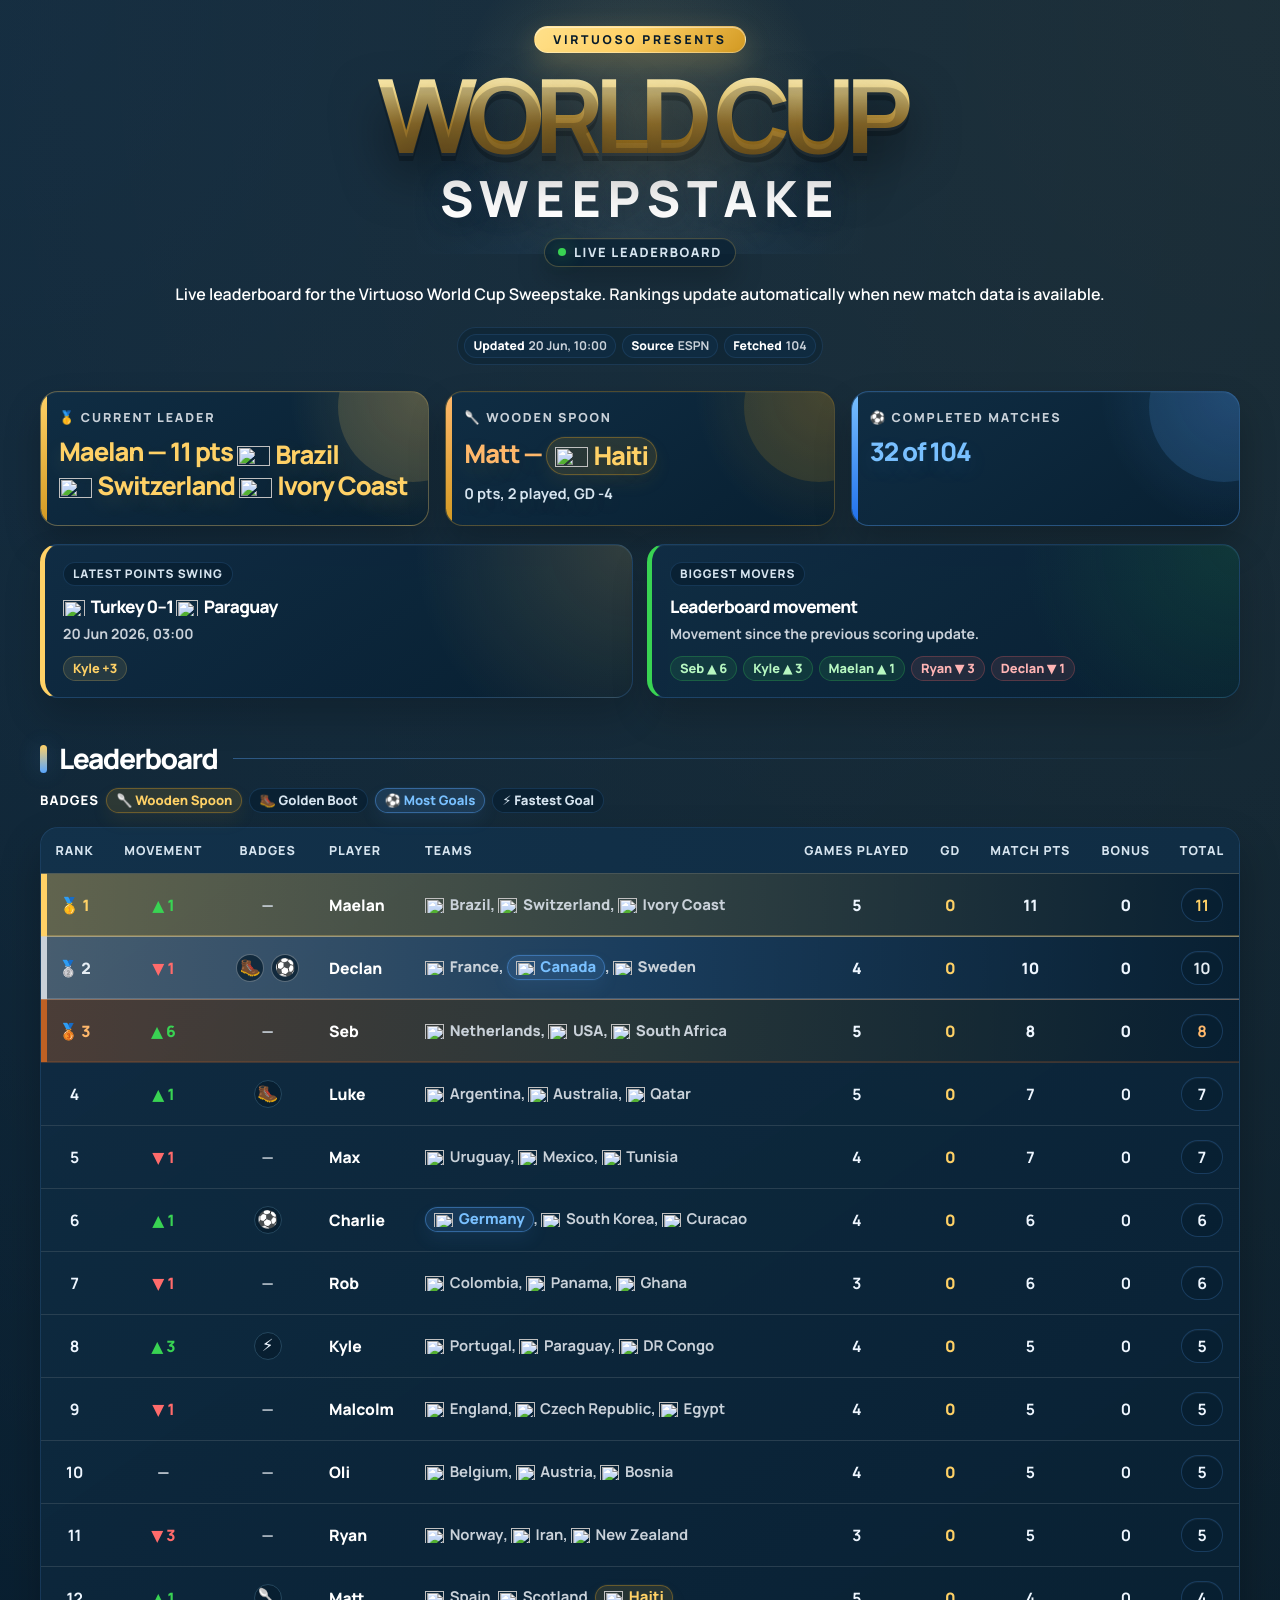
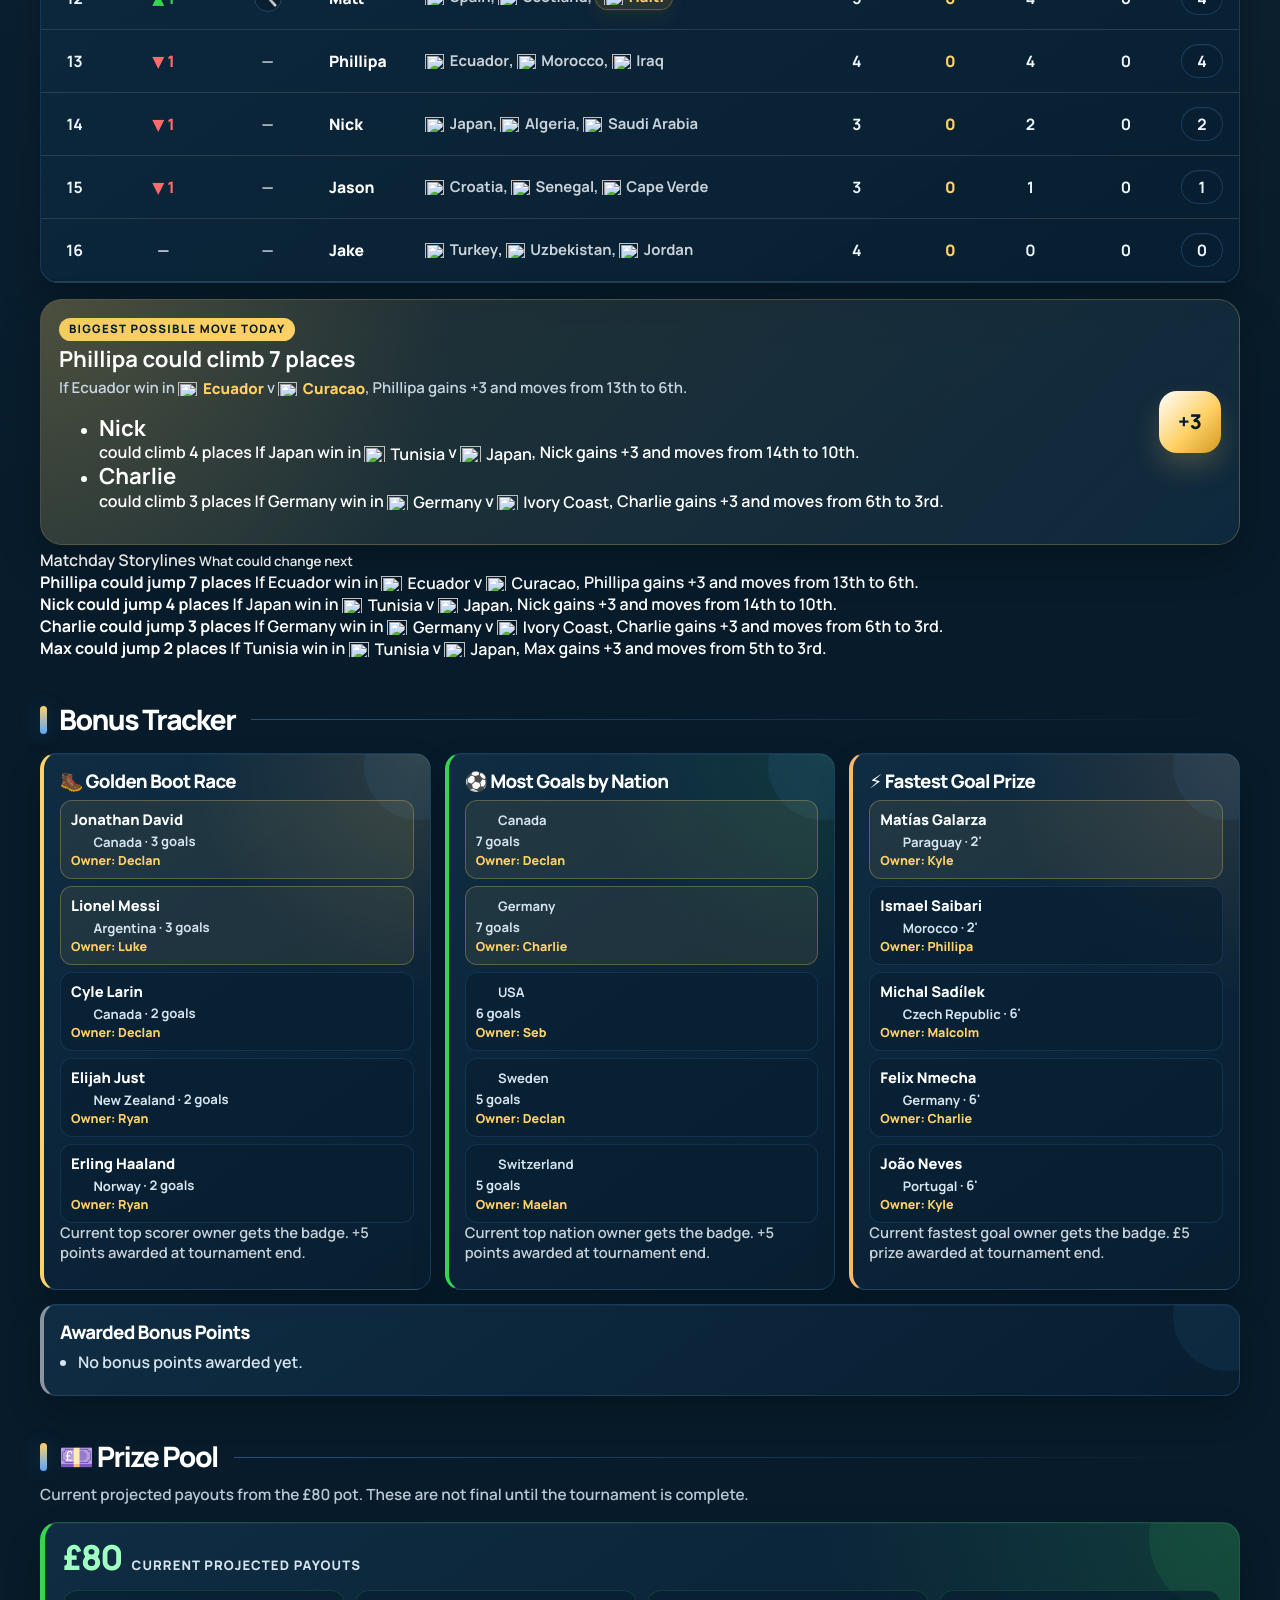
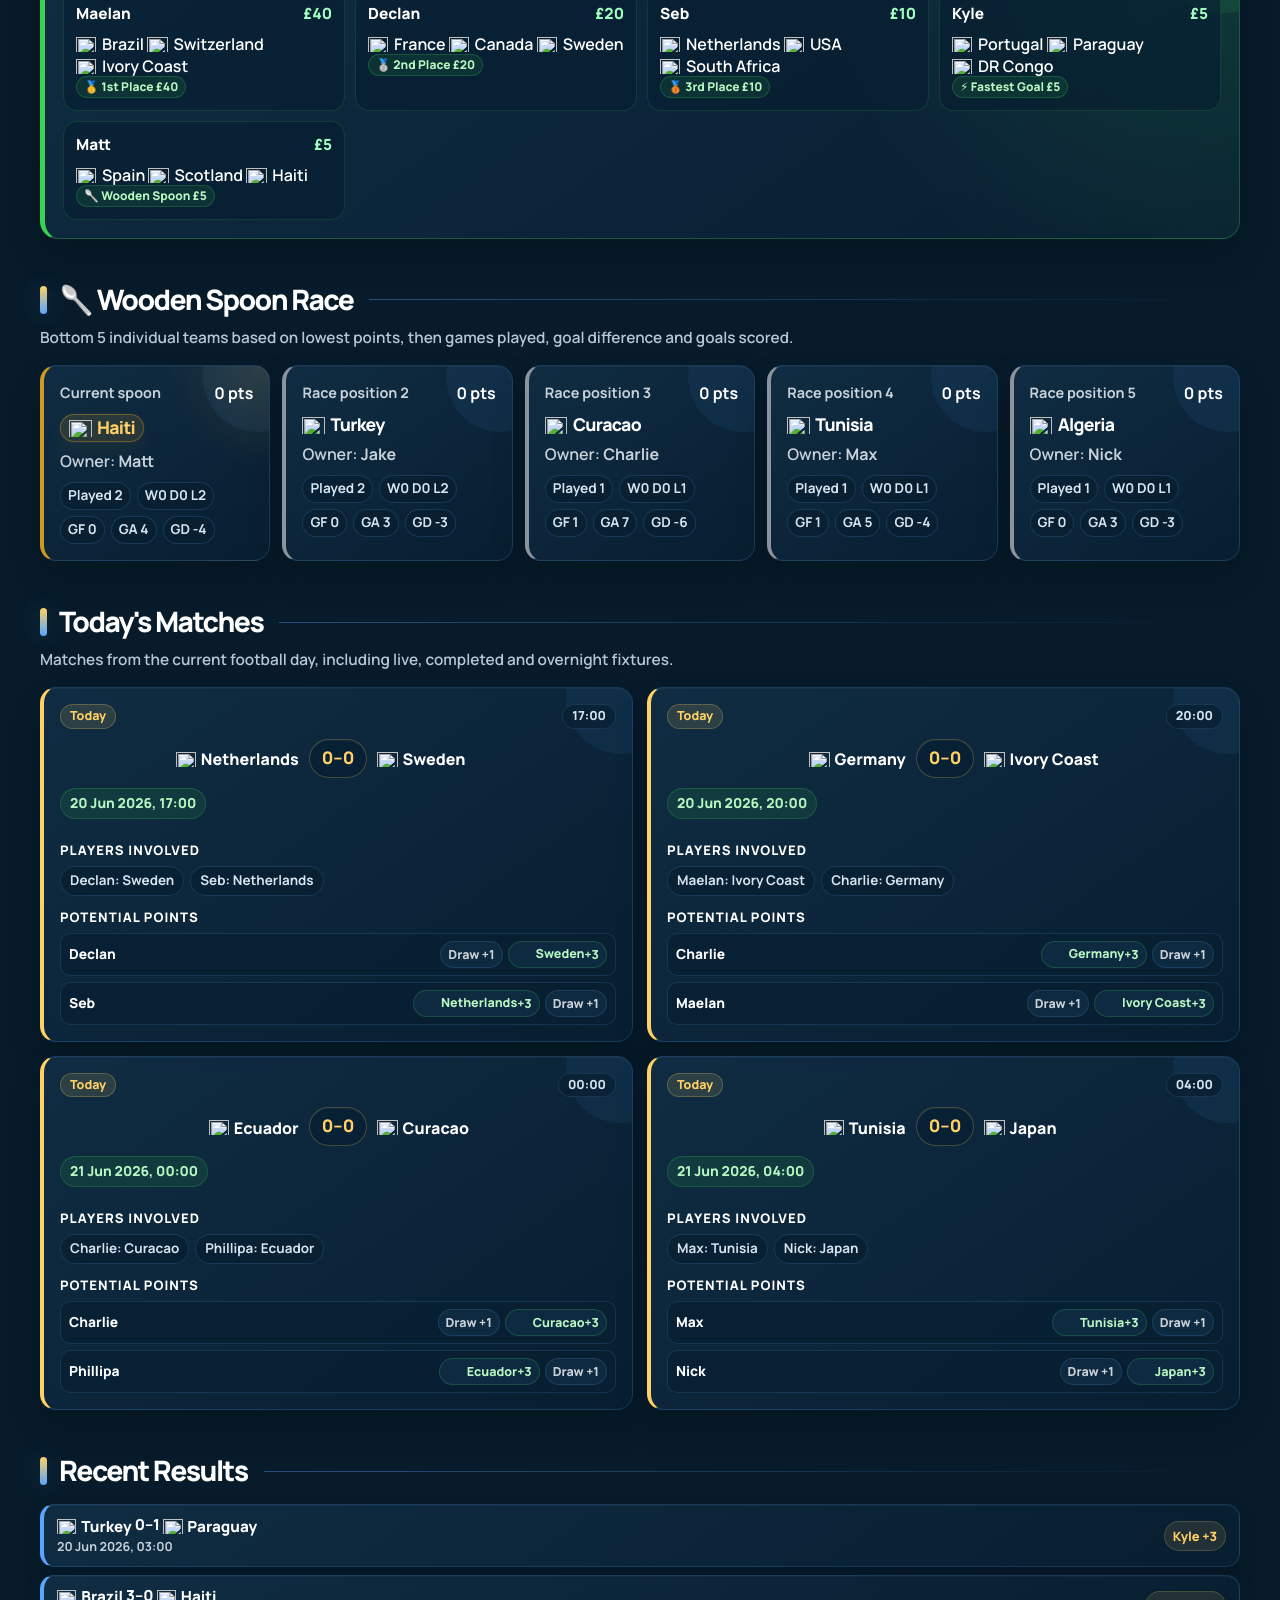
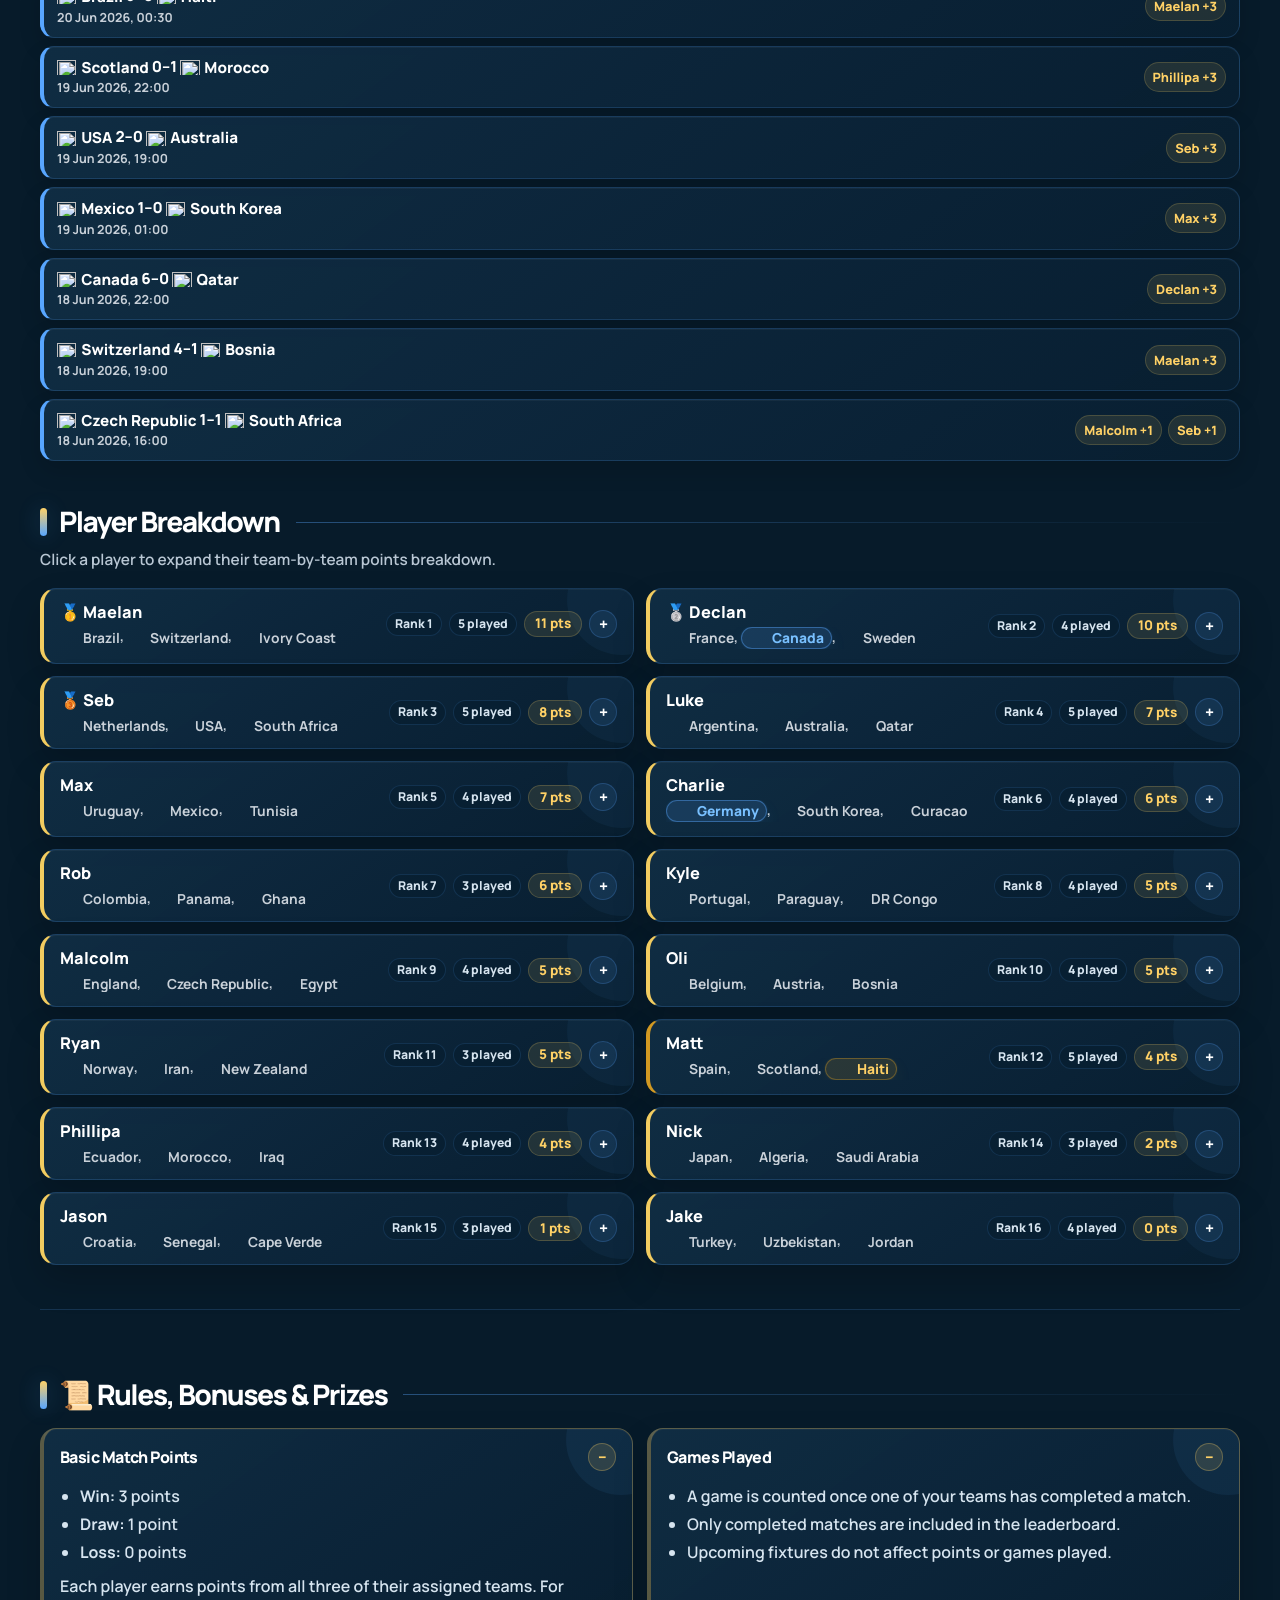
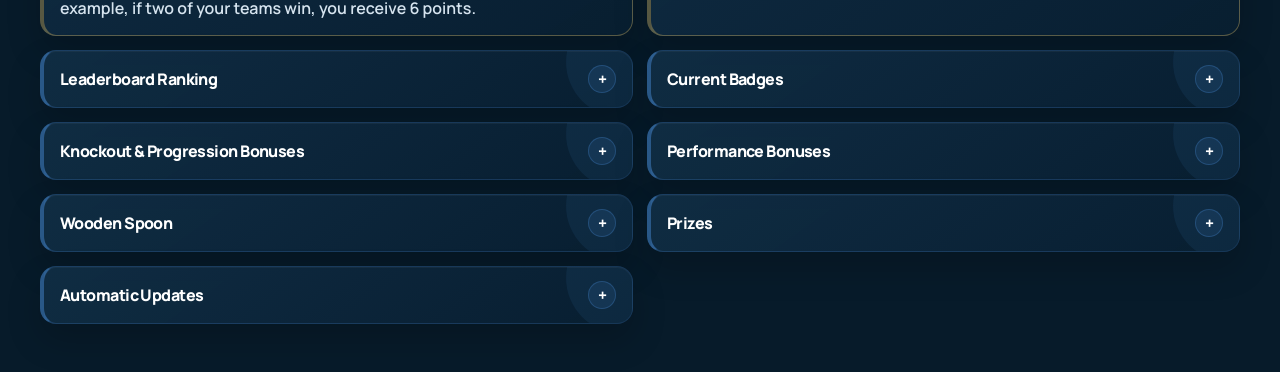
==== commit 1f4b900a: "Add matchday storylines section to index.html" ====
--- a/index.html
+++ b/index.html
@@ -84,6 +84,12 @@
       </div>
     </section>
 
+    <section class="matchday-storylines-section" aria-label="Matchday storylines">
+      <div id="matchday-storylines" class="matchday-storylines-card">
+        Loading matchday storylines...
+      </div>
+    </section>
+
     <section>
       <h2>Bonus Tracker</h2>
 
--- a/style.css
+++ b/style.css
@@ -916,6 +916,13 @@
   font-weight: 800;
 }
 
+.bonus-race-card li .bonus-match-line {
+  color: #d6e4ef;
+  font-size: 0.76rem;
+  font-weight: 700;
+  line-height: 1.25;
+}
+
 .fastest-goal-card {
   position: relative;
   z-index: 1;
@@ -946,6 +953,56 @@
   font-weight: 700;
 }
 
+.fastest-goal-label {
+  display: inline-flex;
+  width: max-content;
+  margin-bottom: 2px;
+  padding: 3px 8px;
+  border-radius: 999px;
+  background: rgba(255, 209, 102, 0.12);
+  border: 1px solid rgba(255, 209, 102, 0.22);
+  color: #ffd166;
+  font-size: 0.68rem;
+  font-weight: 900;
+  letter-spacing: 0.08em;
+  text-transform: uppercase;
+}
+
+.fastest-goal-chasers {
+  position: relative;
+  z-index: 1;
+  margin-top: 10px;
+}
+
+.fastest-goal-chasers ul {
+  display: grid;
+  gap: 8px;
+  margin: 8px 0 0;
+  padding: 0;
+  list-style: none;
+}
+
+.fastest-goal-chasers li {
+  display: grid;
+  gap: 2px;
+  padding: 8px 10px;
+  border-radius: 10px;
+  background: rgba(3, 32, 52, 0.44);
+  border: 1px solid rgba(110, 166, 216, 0.12);
+}
+
+.fastest-goal-chasers li strong {
+  color: #ffffff;
+  font-size: 0.86rem;
+  font-weight: 800;
+}
+
+.fastest-goal-chasers li span {
+  color: #d6e4ef;
+  font-size: 0.78rem;
+  font-weight: 700;
+}
+
 .awarded-bonus-card {
   grid-column: 1 / -1;
   min-height: auto;
@@ -1228,7 +1285,7 @@
   gap: 5px;
 }
 
-.potential-row span {
+.potential-chip {
   display: inline-flex;
   align-items: center;
   justify-content: center;
@@ -1243,7 +1300,7 @@
   white-space: nowrap;
 }
 
-.potential-row span:first-child {
+.potential-chip-win {
   border-color: rgba(57, 211, 83, 0.22);
   color: #b7f7c1;
 }
@@ -1788,7 +1845,7 @@
     justify-content: flex-start;
   }
 
-  .potential-row span {
+  .potential-chip {
     justify-content: flex-start;
     width: fit-content;
   }
@@ -2240,6 +2297,40 @@
 }
 
 
+
+/* Team flags */
+.team-name {
+  display: inline-flex;
+  align-items: center;
+  gap: 0.35rem;
+  vertical-align: middle;
+}
+
+.team-flag {
+  width: 1.28em;
+  height: auto;
+  min-width: 1.28em;
+  border: 0;
+  border-radius: 0;
+  box-shadow: none;
+  background: transparent;
+  object-fit: contain;
+  filter: saturate(1.08);
+}
+
+.team-name-text {
+  line-height: 1.15;
+}
+
+.fixture-score .team-name,
+.result-ticker-score .team-name {
+  gap: 0.3rem;
+}
+
+.potential-chip-row .team-name {
+  gap: 0.25rem;
+}
+
 /* Competitive snapshot cards under leaderboard */
 .competitive-snapshot-section {
   margin-top: 14px;
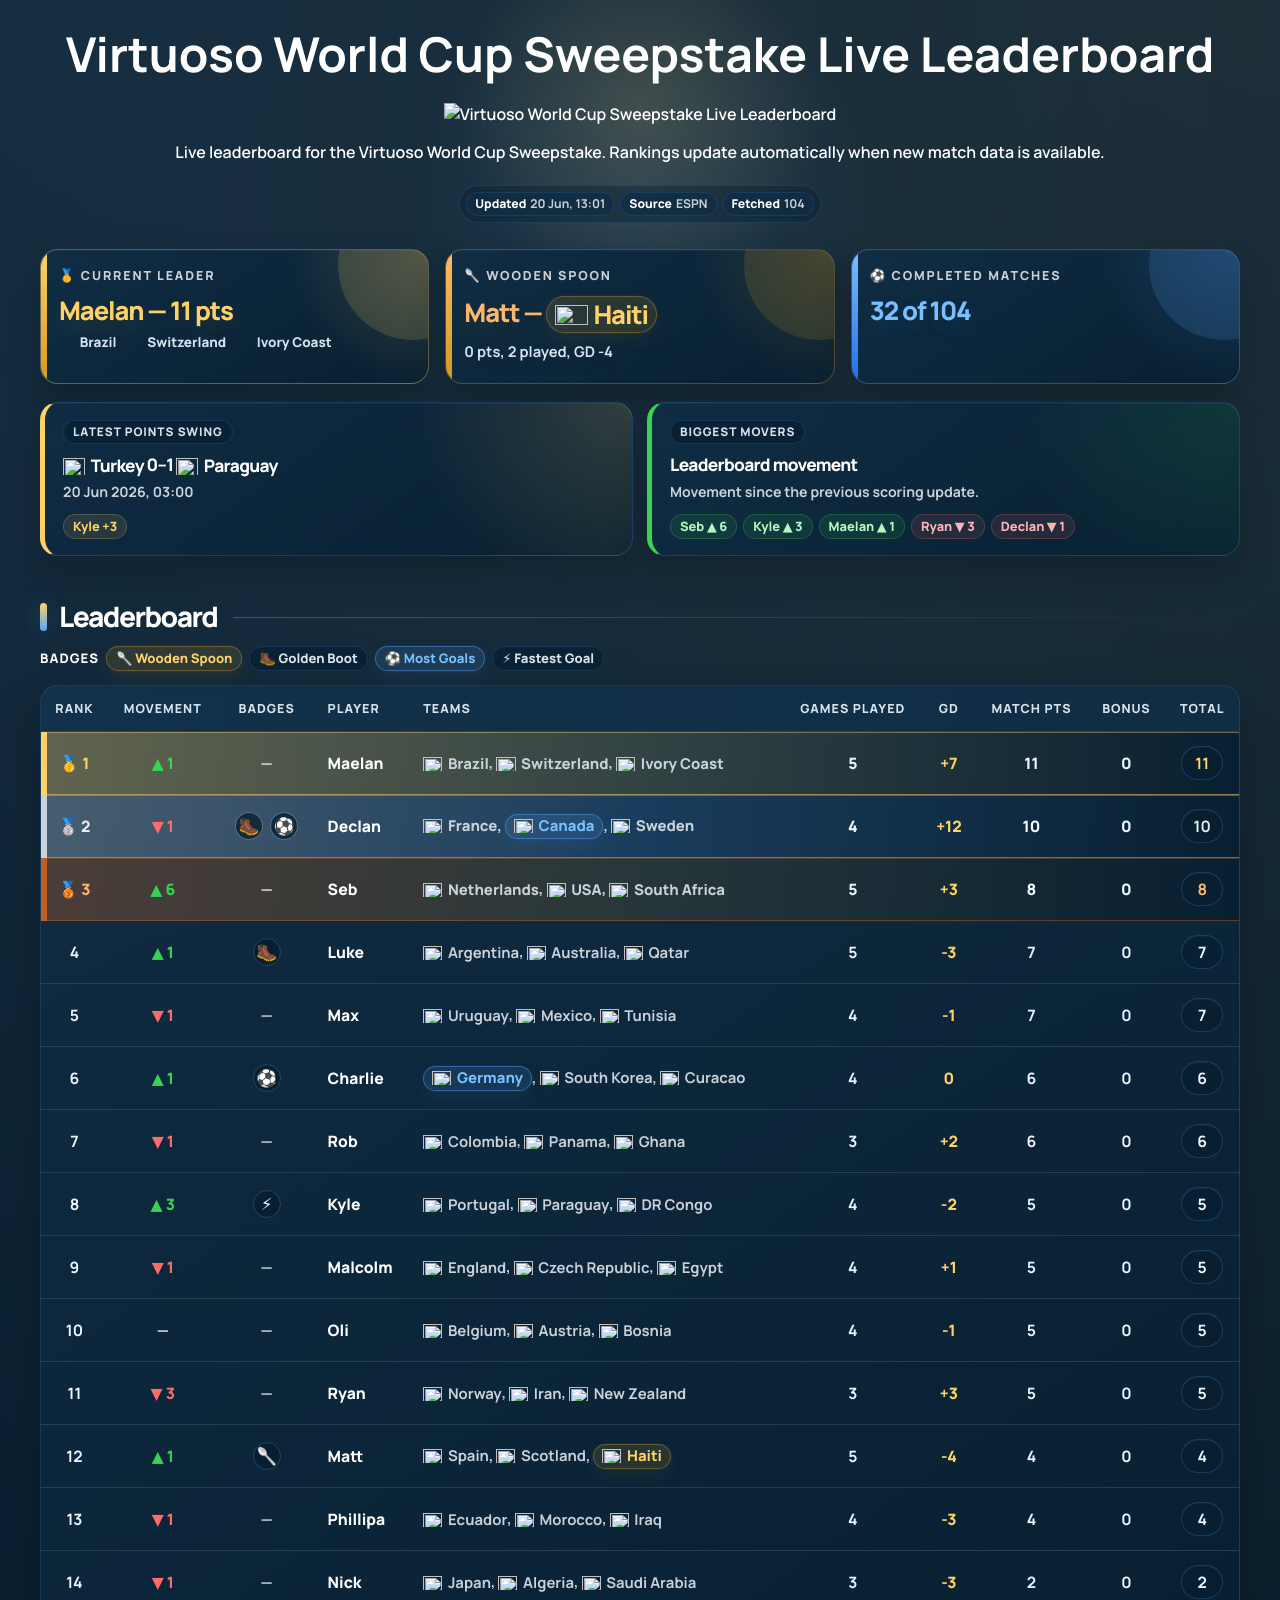
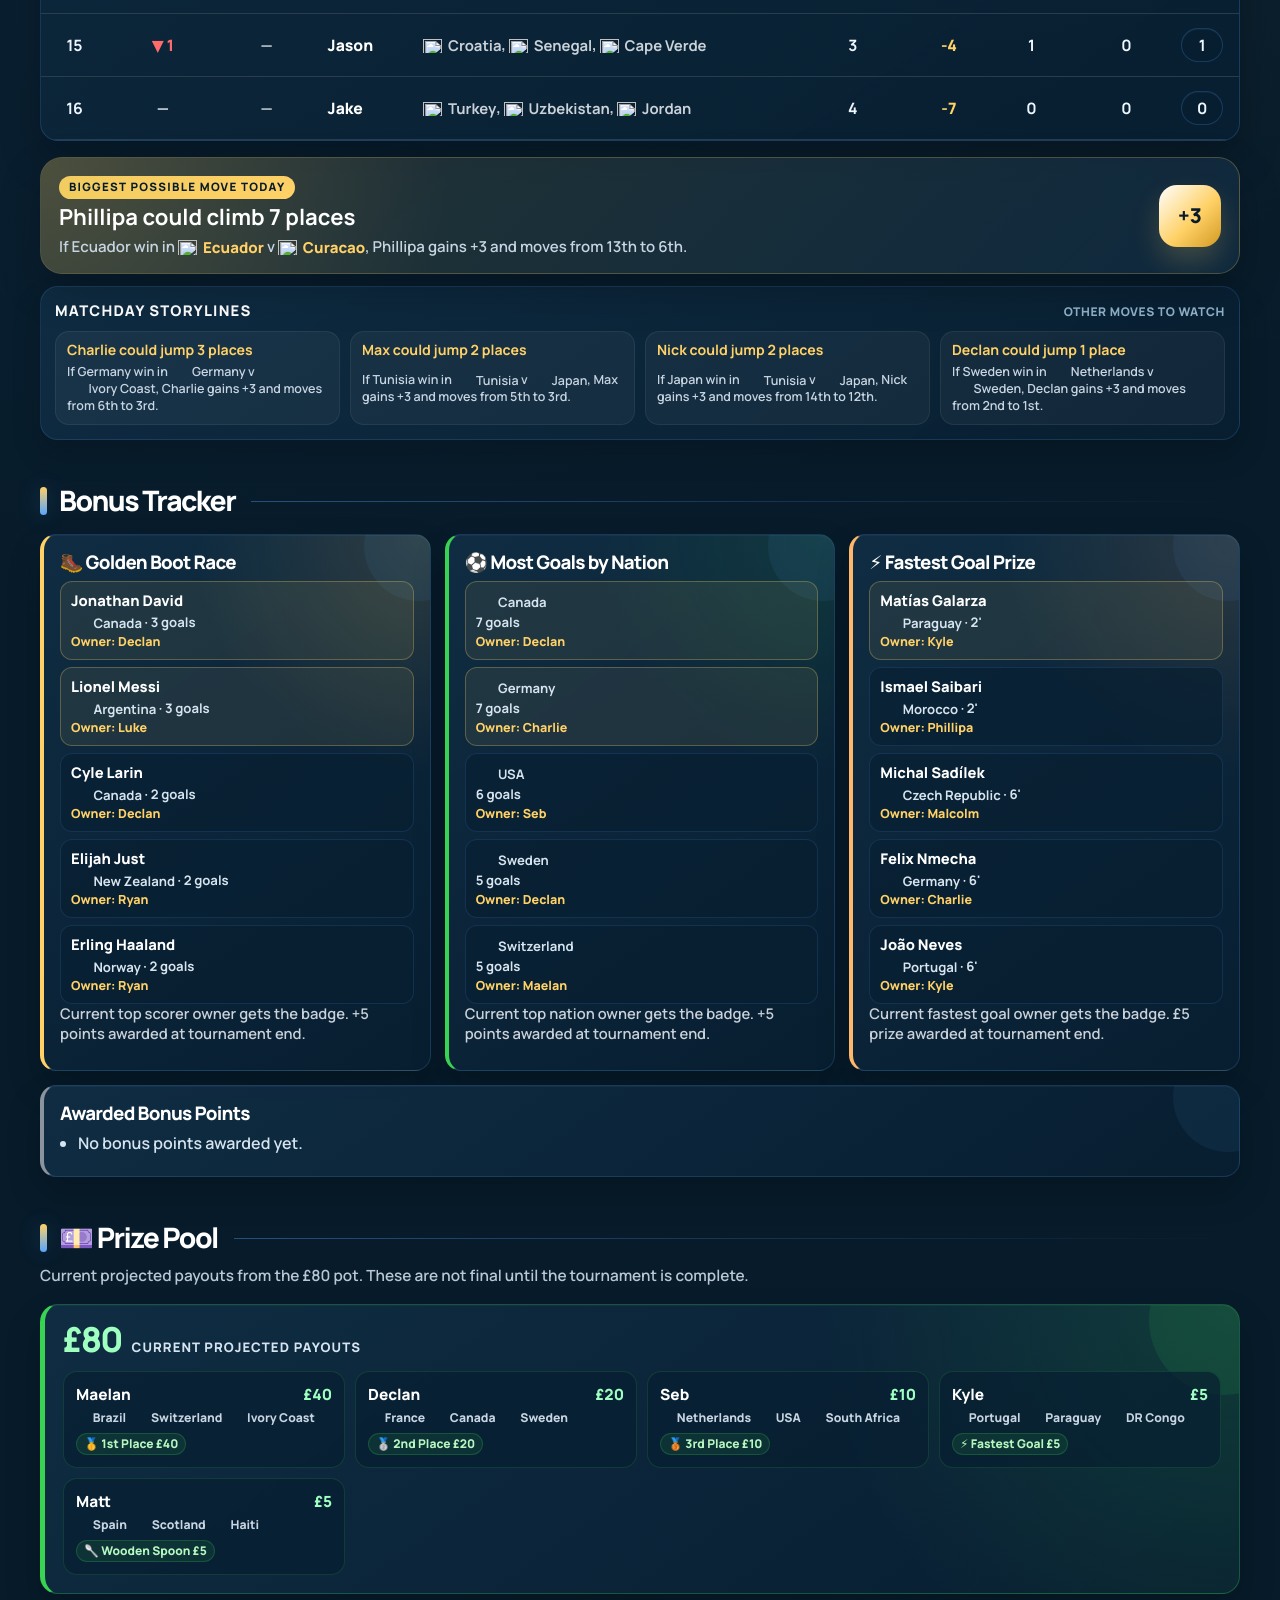
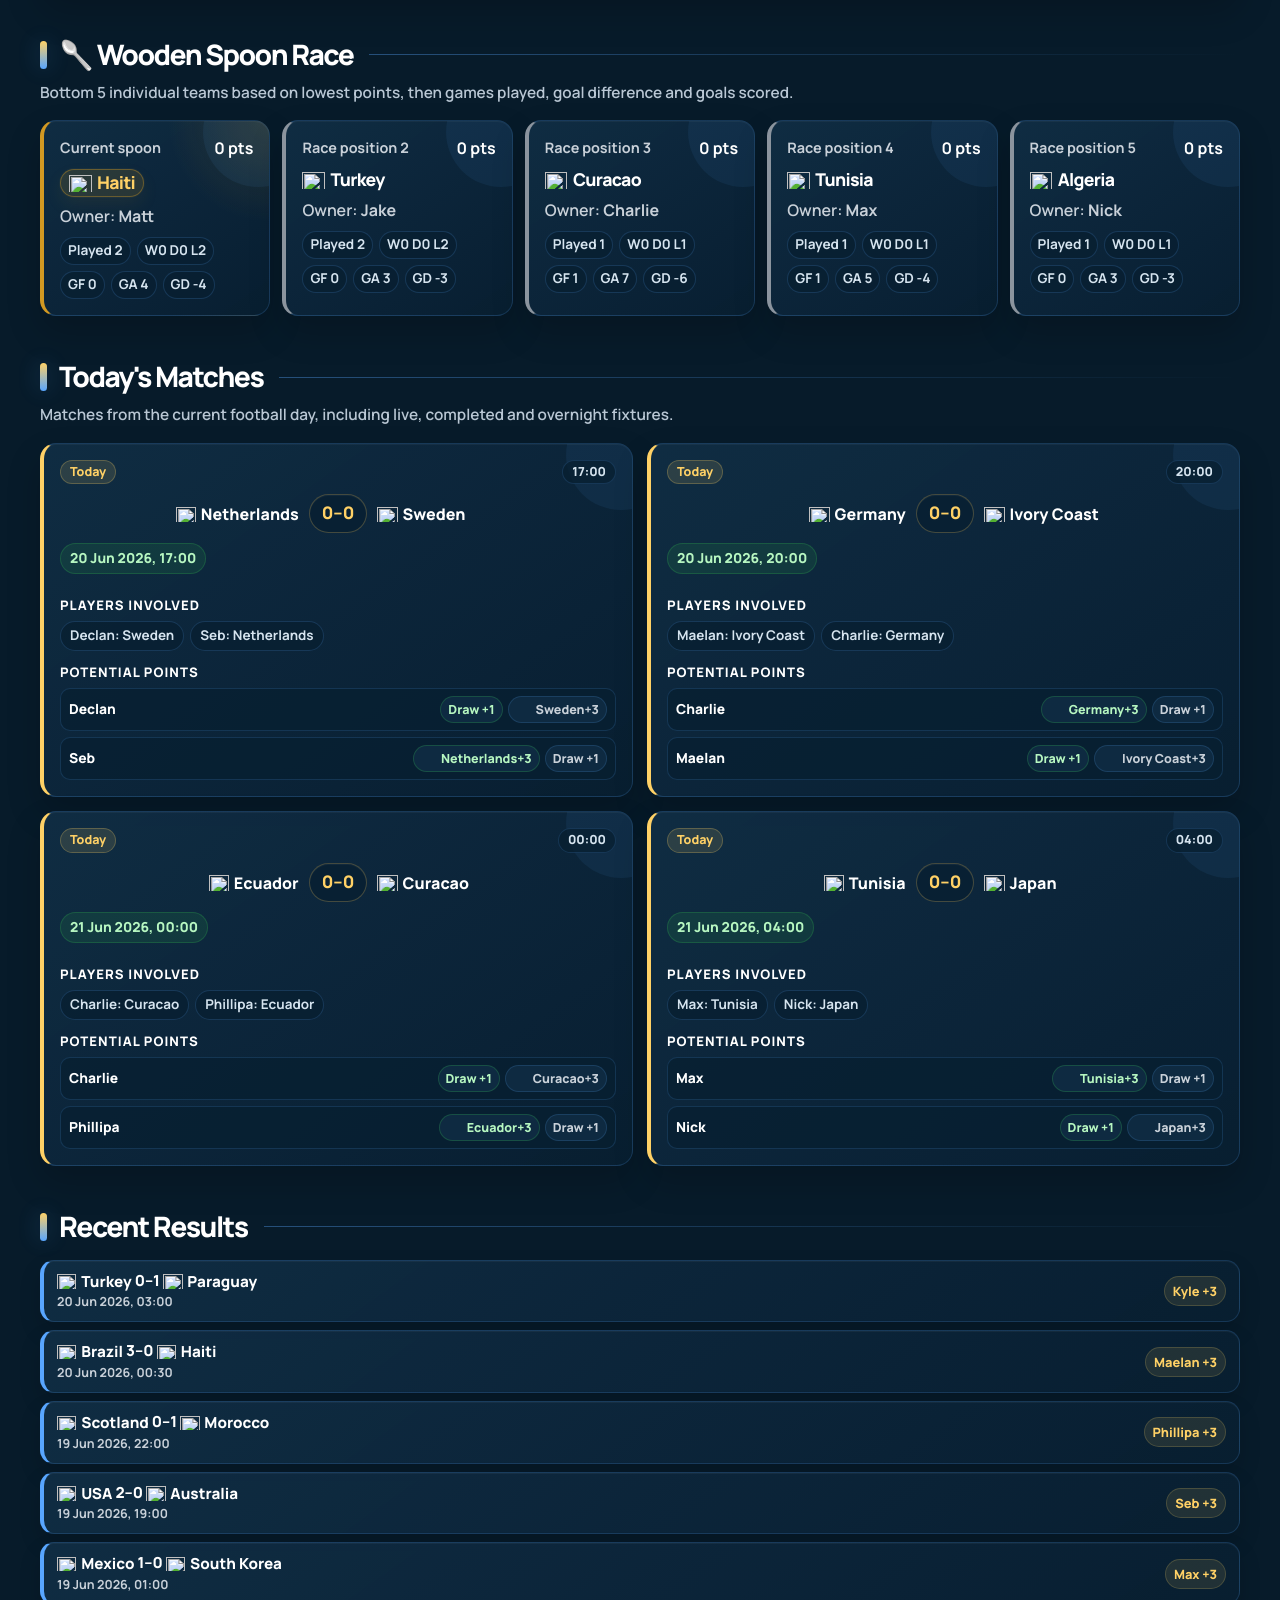
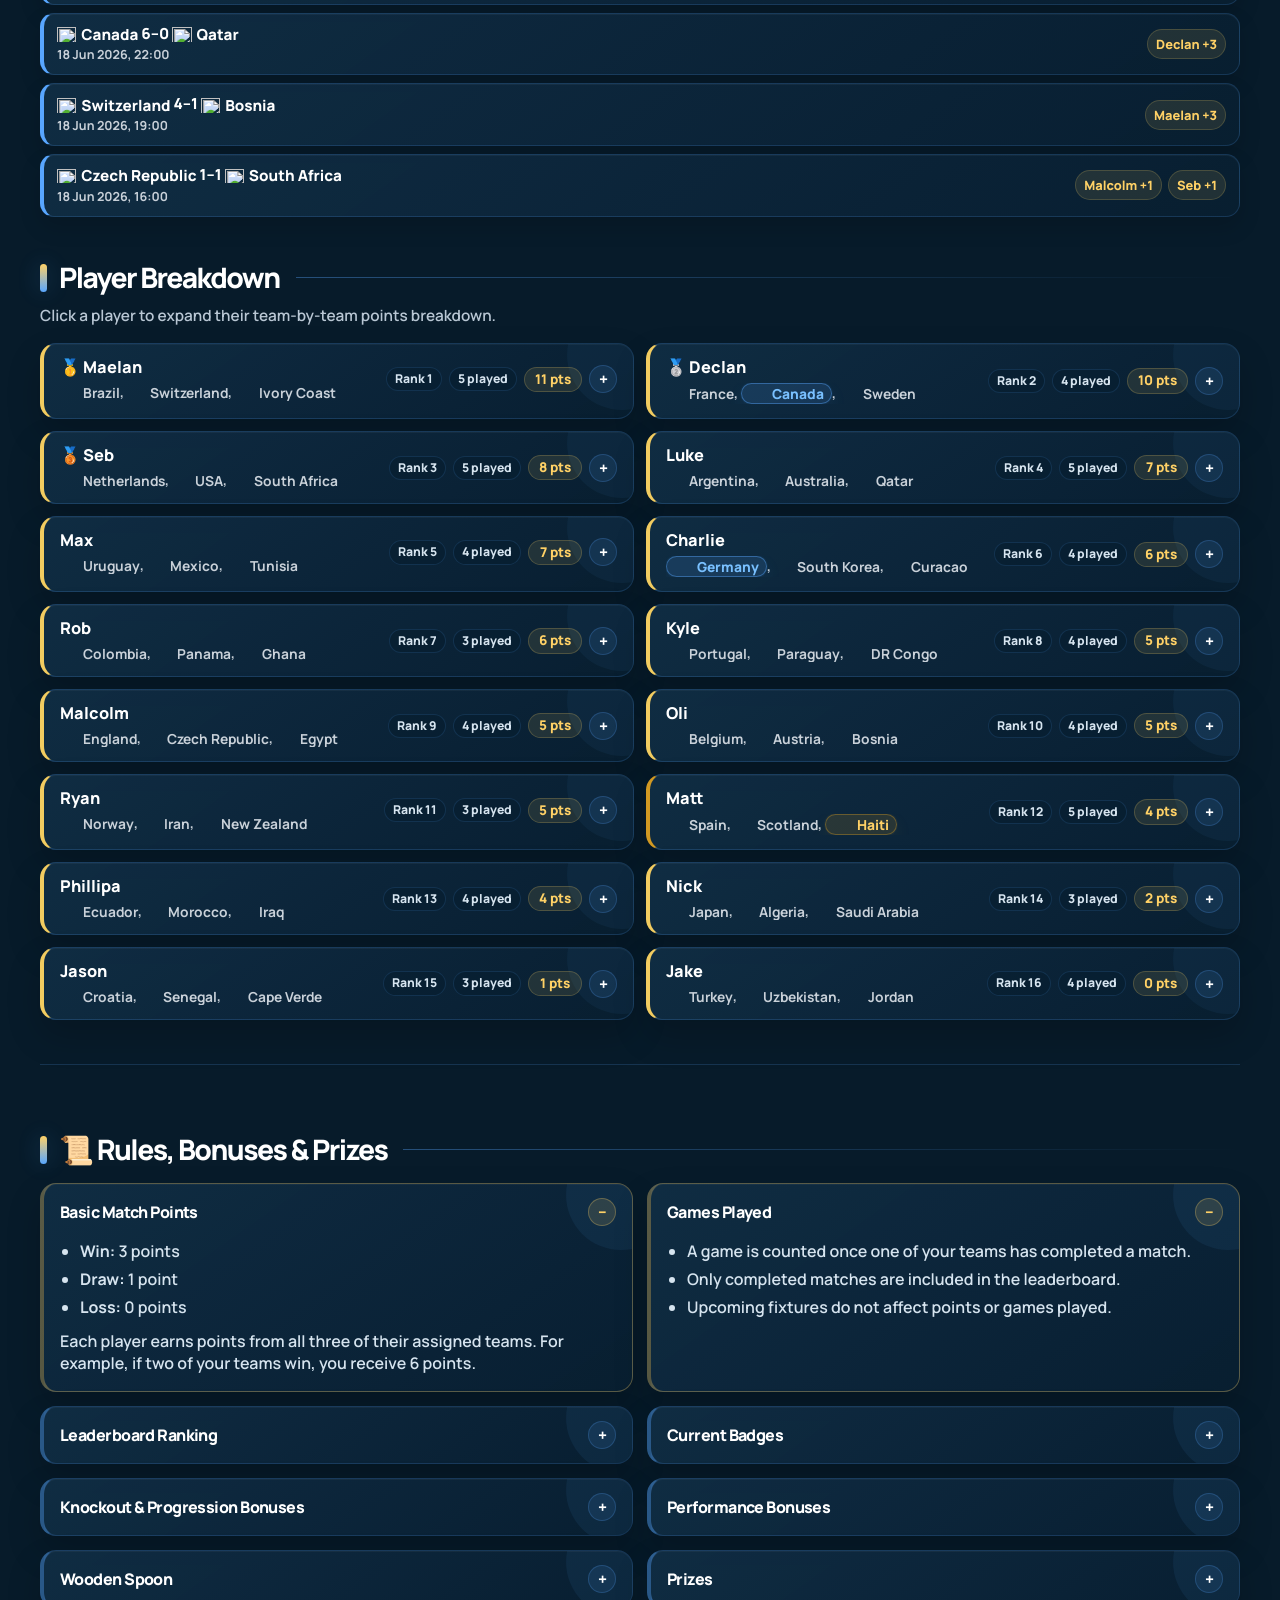
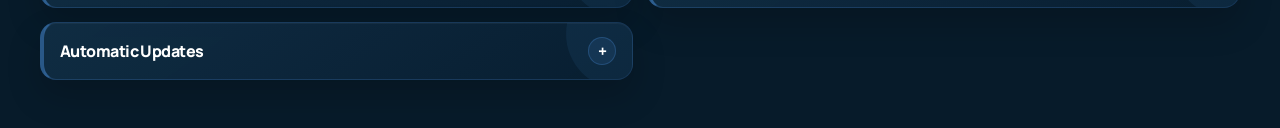
==== commit b602ff68: "Update index.html" ====
--- a/index.html
+++ b/index.html
@@ -11,21 +11,24 @@
 
 <body class="title-option-broadcast">
   <main>
-    <header class="page-header">
-      <h1 class="site-title title-premium-broadcast">
-        <span class="title-kicker">Virtuoso Presents</span>
-        <span class="title-main">World Cup</span>
-        <span class="title-sub">Sweepstake</span>
-        <span class="title-live">Live Leaderboard</span>
-      </h1>
-
-      <p>
-        Live leaderboard for the Virtuoso World Cup Sweepstake.
-        Rankings update automatically when new match data is available.
-      </p>
-
-      <div id="status" class="status-card">
-        Loading update status...
+    <header class="page-header layered-hero-header">
+      <div class="layered-title-logo">
+        <h1 class="layered-title-fallback">Virtuoso World Cup Sweepstake Live Leaderboard</h1>
+        <img
+          src="assets/title/world_cup_sweepstake_logo.png"
+          alt="Virtuoso World Cup Sweepstake Live Leaderboard"
+        />
+      </div>
+
+      <div class="layered-hero-meta">
+        <p>
+          Live leaderboard for the Virtuoso World Cup Sweepstake.
+          Rankings update automatically when new match data is available.
+        </p>
+
+        <div id="status" class="status-card">
+          Loading update status...
+        </div>
       </div>
     </header>
 
--- a/style.css
+++ b/style.css
@@ -916,13 +916,6 @@
   font-weight: 800;
 }
 
-.bonus-race-card li .bonus-match-line {
-  color: #d6e4ef;
-  font-size: 0.76rem;
-  font-weight: 700;
-  line-height: 1.25;
-}
-
 .fastest-goal-card {
   position: relative;
   z-index: 1;
@@ -953,56 +946,6 @@
   font-weight: 700;
 }
 
-.fastest-goal-label {
-  display: inline-flex;
-  width: max-content;
-  margin-bottom: 2px;
-  padding: 3px 8px;
-  border-radius: 999px;
-  background: rgba(255, 209, 102, 0.12);
-  border: 1px solid rgba(255, 209, 102, 0.22);
-  color: #ffd166;
-  font-size: 0.68rem;
-  font-weight: 900;
-  letter-spacing: 0.08em;
-  text-transform: uppercase;
-}
-
-.fastest-goal-chasers {
-  position: relative;
-  z-index: 1;
-  margin-top: 10px;
-}
-
-.fastest-goal-chasers ul {
-  display: grid;
-  gap: 8px;
-  margin: 8px 0 0;
-  padding: 0;
-  list-style: none;
-}
-
-.fastest-goal-chasers li {
-  display: grid;
-  gap: 2px;
-  padding: 8px 10px;
-  border-radius: 10px;
-  background: rgba(3, 32, 52, 0.44);
-  border: 1px solid rgba(110, 166, 216, 0.12);
-}
-
-.fastest-goal-chasers li strong {
-  color: #ffffff;
-  font-size: 0.86rem;
-  font-weight: 800;
-}
-
-.fastest-goal-chasers li span {
-  color: #d6e4ef;
-  font-size: 0.78rem;
-  font-weight: 700;
-}
-
 .awarded-bonus-card {
   grid-column: 1 / -1;
   min-height: auto;
@@ -1285,7 +1228,7 @@
   gap: 5px;
 }
 
-.potential-chip {
+.potential-row span {
   display: inline-flex;
   align-items: center;
   justify-content: center;
@@ -1300,7 +1243,7 @@
   white-space: nowrap;
 }
 
-.potential-chip-win {
+.potential-row span:first-child {
   border-color: rgba(57, 211, 83, 0.22);
   color: #b7f7c1;
 }
@@ -1845,7 +1788,7 @@
     justify-content: flex-start;
   }
 
-  .potential-chip {
+  .potential-row span {
     justify-content: flex-start;
     width: fit-content;
   }
@@ -2416,3 +2359,239 @@
     grid-template-columns: 1fr;
   }
 }
+
+/* Compact team flags in top summary cards */
+.card p .player-team-flags {
+  display: flex;
+  flex-wrap: wrap;
+  gap: 6px 10px;
+  margin-top: 10px;
+  color: #d6e4ef;
+  font-size: 0.84rem;
+  font-weight: 800;
+  letter-spacing: 0;
+  line-height: 1.25;
+  text-shadow: none;
+}
+
+.card p .player-team-flags .team-name {
+  color: #d6e4ef;
+}
+
+.card p .player-team-flags .team-flag {
+  width: 1.12em;
+  min-width: 1.12em;
+}
+
+/* Bigger move card can now show a small top-three list */
+.biggest-move-extra {
+  display: grid;
+  gap: 6px;
+  margin: 10px 0 0;
+  padding: 0;
+  list-style: none;
+}
+
+.biggest-move-extra li {
+  display: grid;
+  gap: 2px;
+  padding: 7px 9px;
+  border-radius: 12px;
+  background: rgba(8, 31, 49, 0.56);
+  border: 1px solid rgba(255, 255, 255, 0.06);
+}
+
+.biggest-move-extra li strong {
+  color: #ffd166;
+  font-size: 0.86rem;
+}
+
+.biggest-move-extra li span {
+  color: #c7d5e2;
+  font-size: 0.78rem;
+  line-height: 1.35;
+}
+
+/* Matchday storylines under the leaderboard */
+.matchday-storylines-section {
+  margin-top: 12px;
+  margin-bottom: 8px;
+}
+
+.matchday-storylines-card {
+  padding: 14px;
+  border-radius: 18px;
+  background:
+    linear-gradient(145deg, rgba(16, 45, 68, 0.92), rgba(8, 31, 49, 0.98));
+  border: 1px solid rgba(88, 166, 255, 0.16);
+  box-shadow: 0 14px 30px rgba(0, 0, 0, 0.16);
+}
+
+.storyline-heading {
+  display: flex;
+  align-items: center;
+  justify-content: space-between;
+  gap: 12px;
+  margin-bottom: 10px;
+}
+
+.storyline-heading span {
+  color: #ffffff;
+  font-size: 0.92rem;
+  font-weight: 900;
+  letter-spacing: 0.08em;
+  text-transform: uppercase;
+}
+
+.storyline-heading small {
+  color: #8fb1c8;
+  font-size: 0.75rem;
+  font-weight: 800;
+  letter-spacing: 0.05em;
+  text-transform: uppercase;
+}
+
+.storyline-list {
+  display: grid;
+  grid-template-columns: repeat(4, minmax(0, 1fr));
+  gap: 10px;
+}
+
+.storyline-item {
+  display: grid;
+  gap: 4px;
+  padding: 10px 11px;
+  border-radius: 14px;
+  background: rgba(255, 255, 255, 0.045);
+  border: 1px solid rgba(255, 255, 255, 0.065);
+}
+
+.storyline-item strong {
+  color: #ffd166;
+  font-size: 0.88rem;
+  line-height: 1.25;
+}
+
+.storyline-item span {
+  color: #c7d5e2;
+  font-size: 0.78rem;
+  line-height: 1.32;
+}
+
+/* Flags in projected prize cards */
+.prize-payout-teams {
+  margin: -2px 0 8px;
+}
+
+.prize-payout-teams .player-team-flags {
+  display: flex;
+  flex-wrap: wrap;
+  gap: 5px 8px;
+  color: #c7d5e2;
+  font-size: 0.76rem;
+  font-weight: 800;
+}
+
+.prize-payout-teams .team-name {
+  gap: 0.25rem;
+}
+
+.prize-payout-teams .team-flag {
+  width: 1.05em;
+  min-width: 1.05em;
+}
+
+/* Expanded player breakdown form chips */
+.team-form-stats {
+  display: flex;
+  flex-wrap: wrap;
+  gap: 5px;
+  margin-bottom: 8px;
+}
+
+.team-form-stats span {
+  display: inline-flex;
+  align-items: center;
+  width: fit-content;
+  padding: 3px 7px;
+  border-radius: 999px;
+  background: rgba(255, 255, 255, 0.045);
+  border: 1px solid rgba(255, 255, 255, 0.06);
+  color: #c7d5e2;
+  font-size: 0.78rem;
+  font-weight: 800;
+}
+
+@media (max-width: 980px) {
+  .storyline-list {
+    grid-template-columns: repeat(2, minmax(0, 1fr));
+  }
+}
+
+@media (max-width: 640px) {
+  .storyline-heading {
+    align-items: flex-start;
+    flex-direction: column;
+  }
+
+  .storyline-list {
+    grid-template-columns: 1fr;
+  }
+}
+
+/* Fix nested team labels inside Today's Matches point chips. */
+.potential-chip .team-name,
+.potential-chip-row .potential-chip .team-name {
+  display: inline-flex;
+  align-items: center;
+  gap: 0.25rem;
+  min-width: 0;
+  padding: 0;
+  background: transparent;
+  border: 0;
+  border-radius: 0;
+  box-shadow: none;
+  color: inherit;
+  font-size: inherit;
+  font-weight: inherit;
+}
+
+.potential-chip .team-name .team-flag,
+.potential-chip-row .potential-chip .team-name .team-flag {
+  margin: 0;
+}
+
+/* Remove the inner oval around flagged team names inside Today's Matches potential point chips. */
+.potential-chip .team-name,
+.potential-chip .team-name-text,
+.potential-chip-row .potential-chip .team-name,
+.potential-chip-row .potential-chip .team-name-text,
+.potential-row .potential-chip .team-name,
+.potential-row .potential-chip .team-name-text {
+  display: inline-flex;
+  align-items: center;
+  gap: 0.25rem;
+  min-width: 0;
+  padding: 0;
+  margin: 0;
+  background: transparent;
+  border: 0;
+  border-radius: 0;
+  box-shadow: none;
+  color: inherit;
+  font-size: inherit;
+  font-weight: inherit;
+  line-height: inherit;
+}
+
+.potential-chip .team-name-text,
+.potential-chip-row .potential-chip .team-name-text,
+.potential-row .potential-chip .team-name-text {
+  display: inline;
+}
+
+.potential-chip .team-flag,
+.potential-chip-row .potential-chip .team-flag,
+.potential-row .potential-chip .team-flag {
+  margin: 0 0.15rem 0 0;
+}
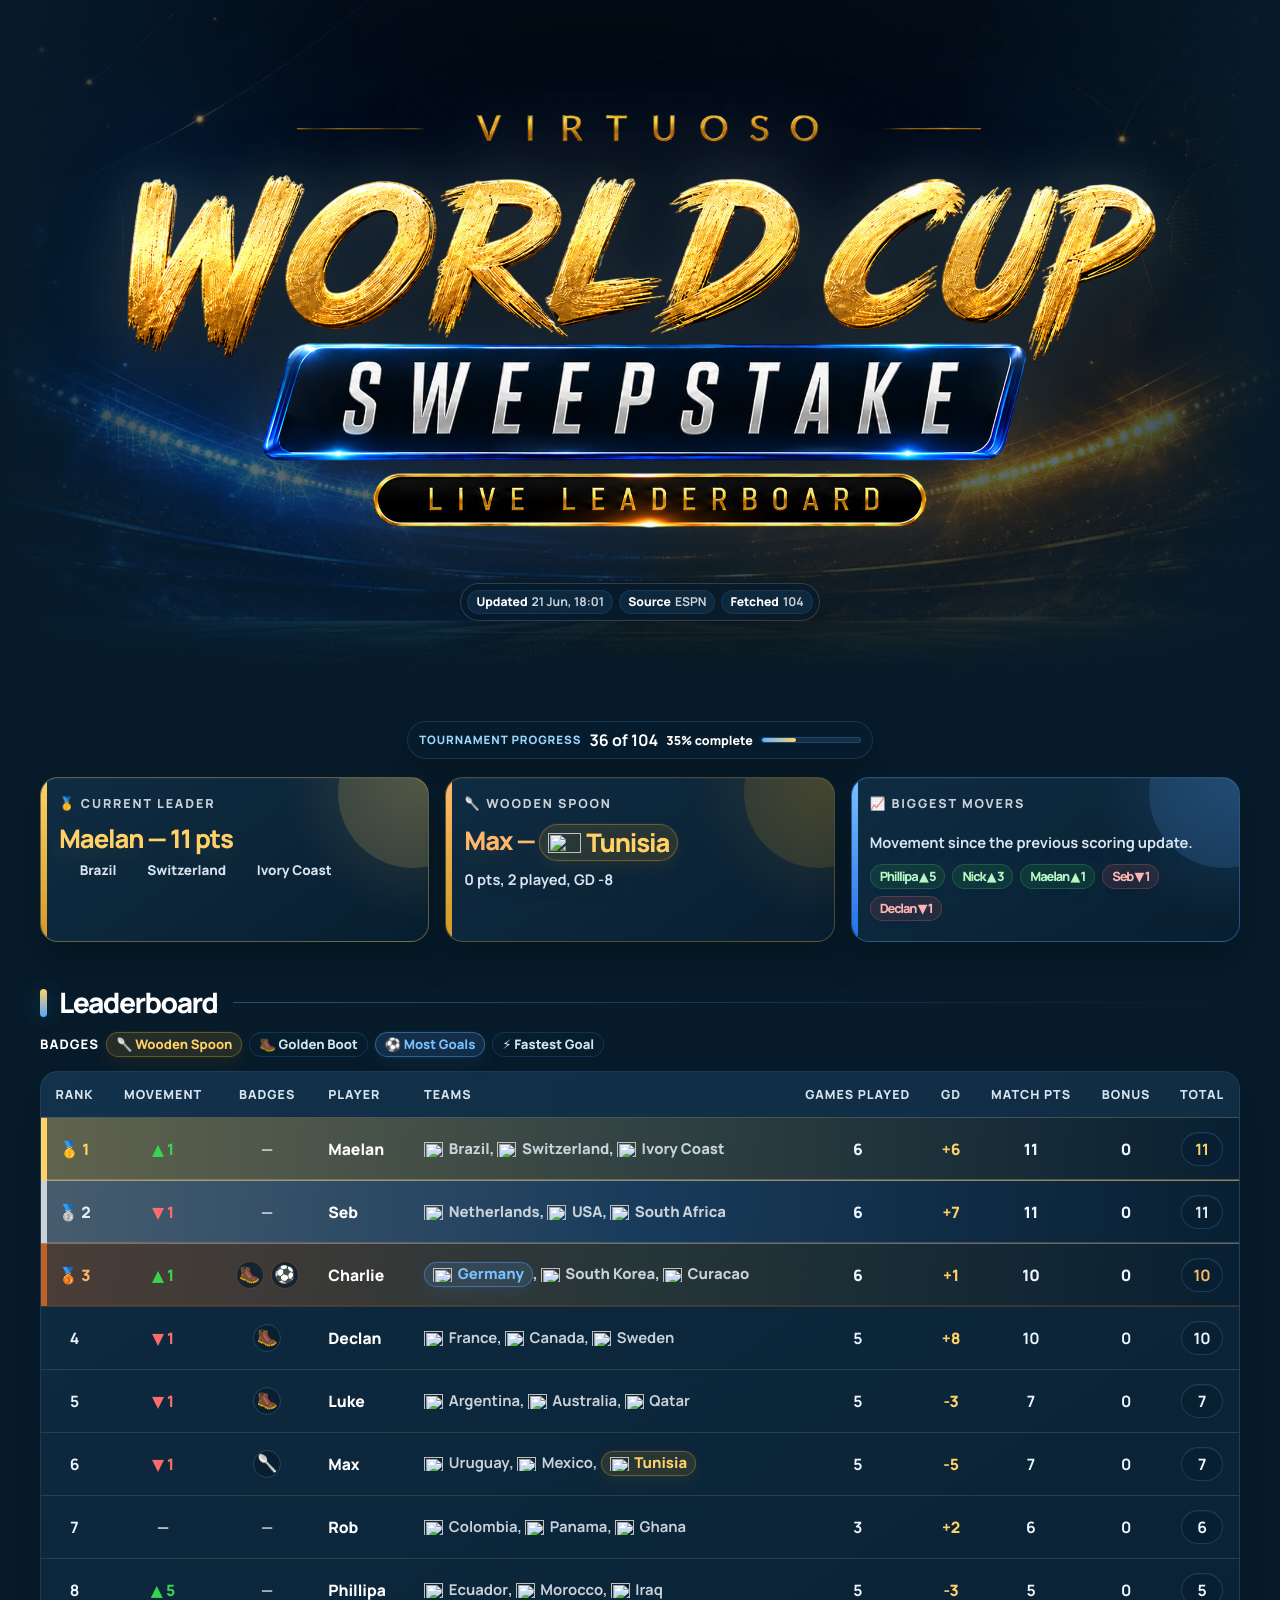
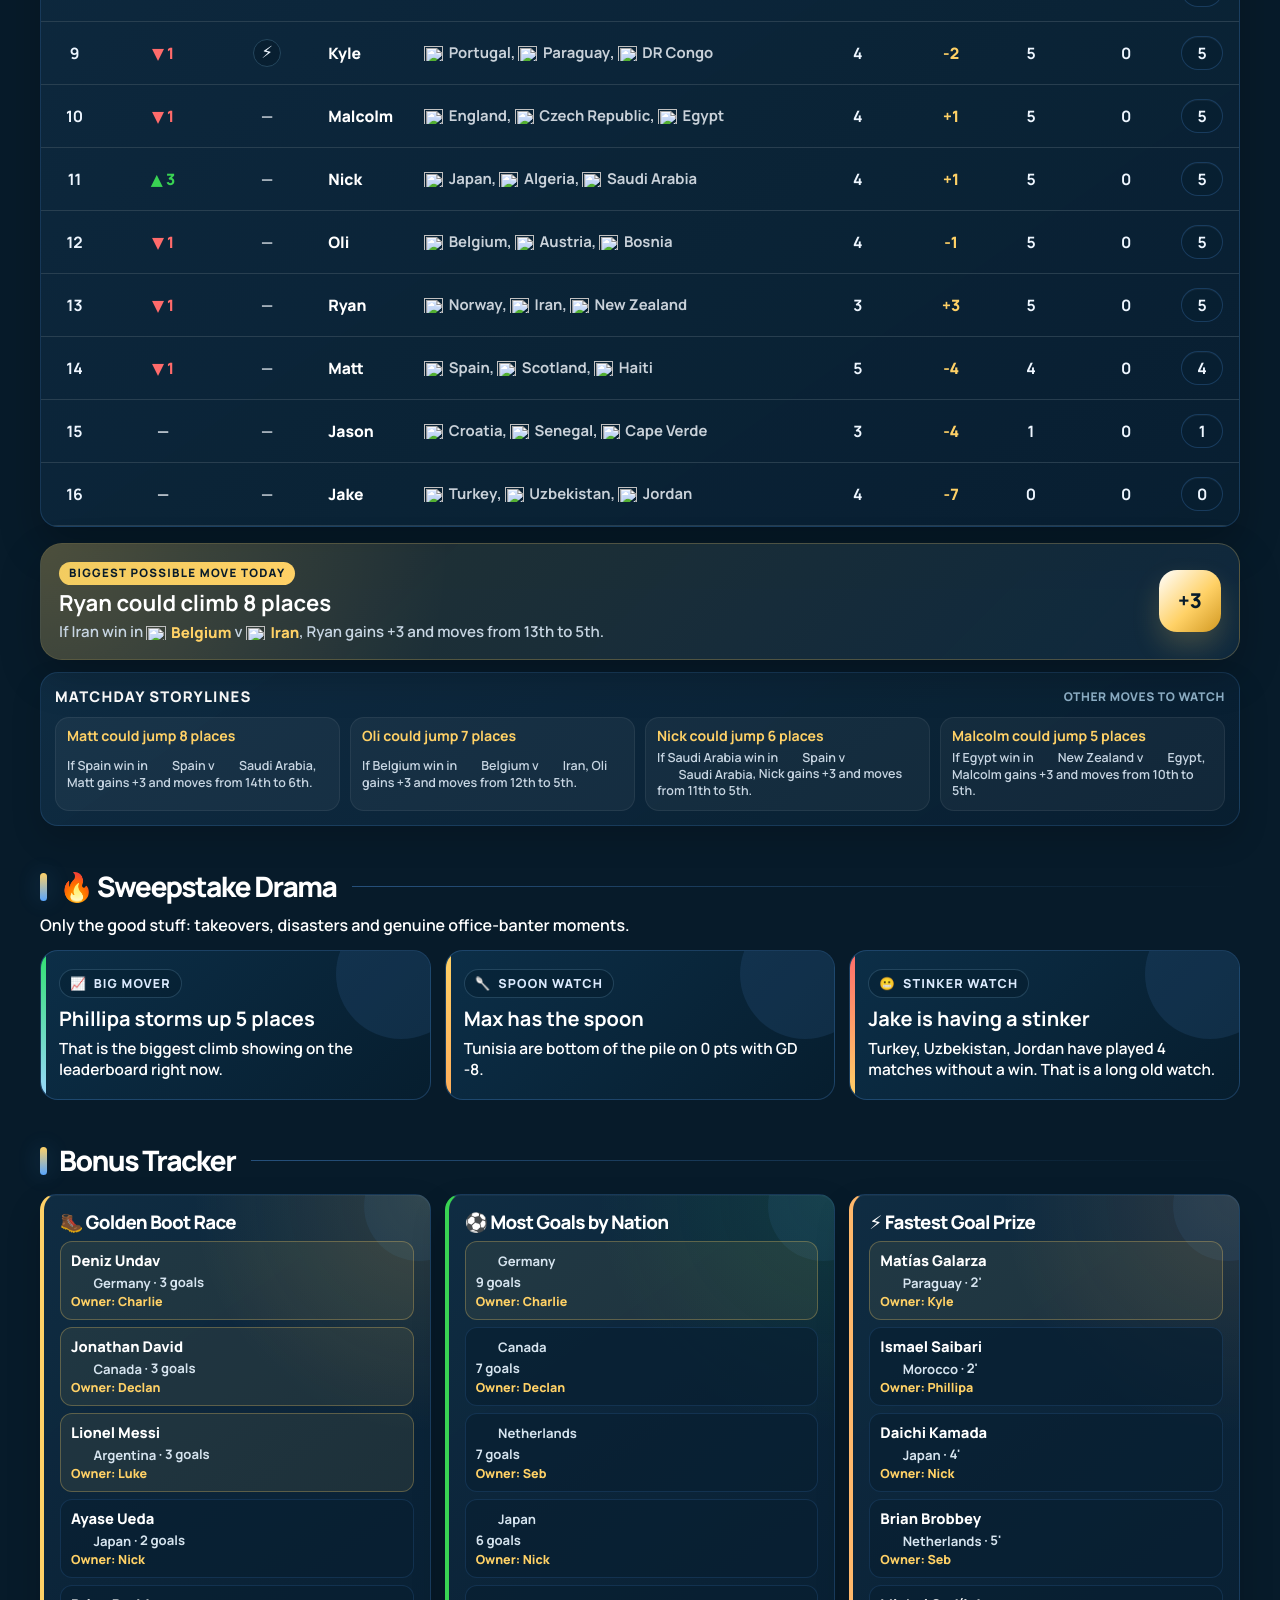
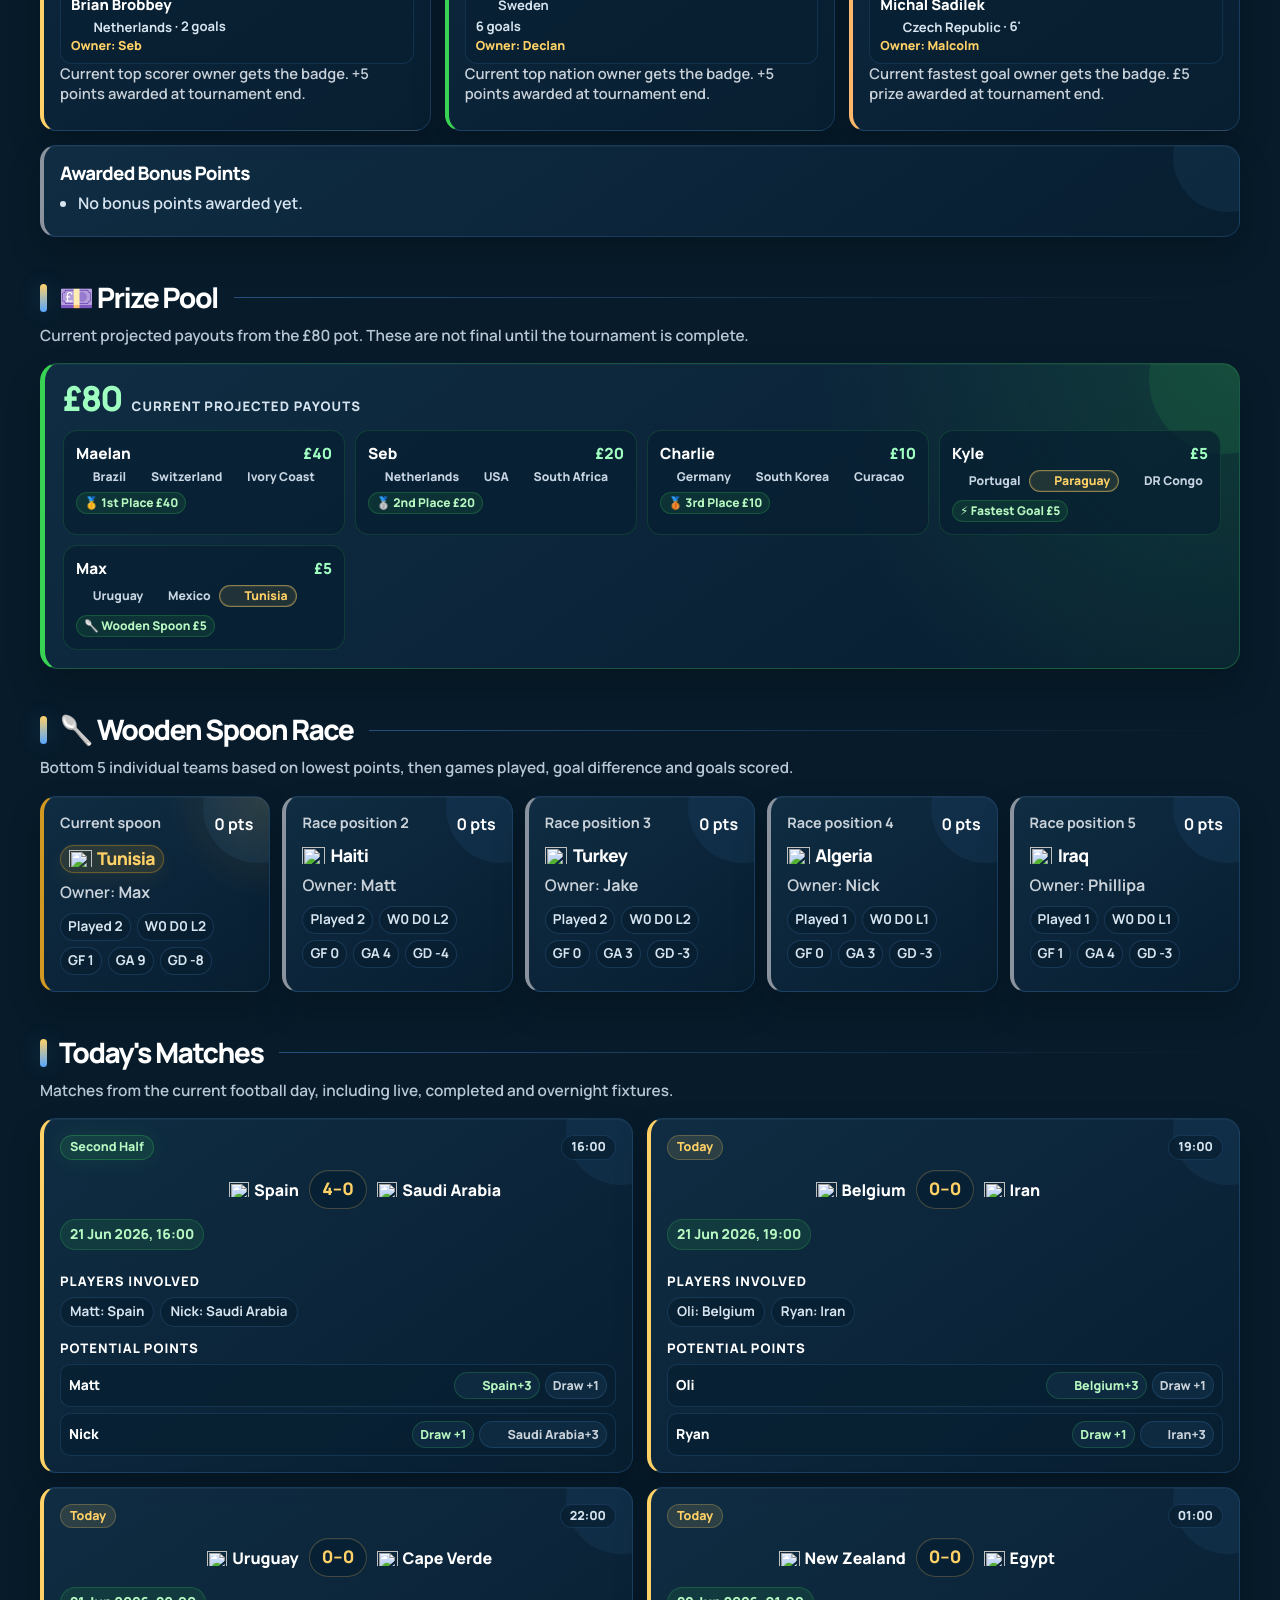
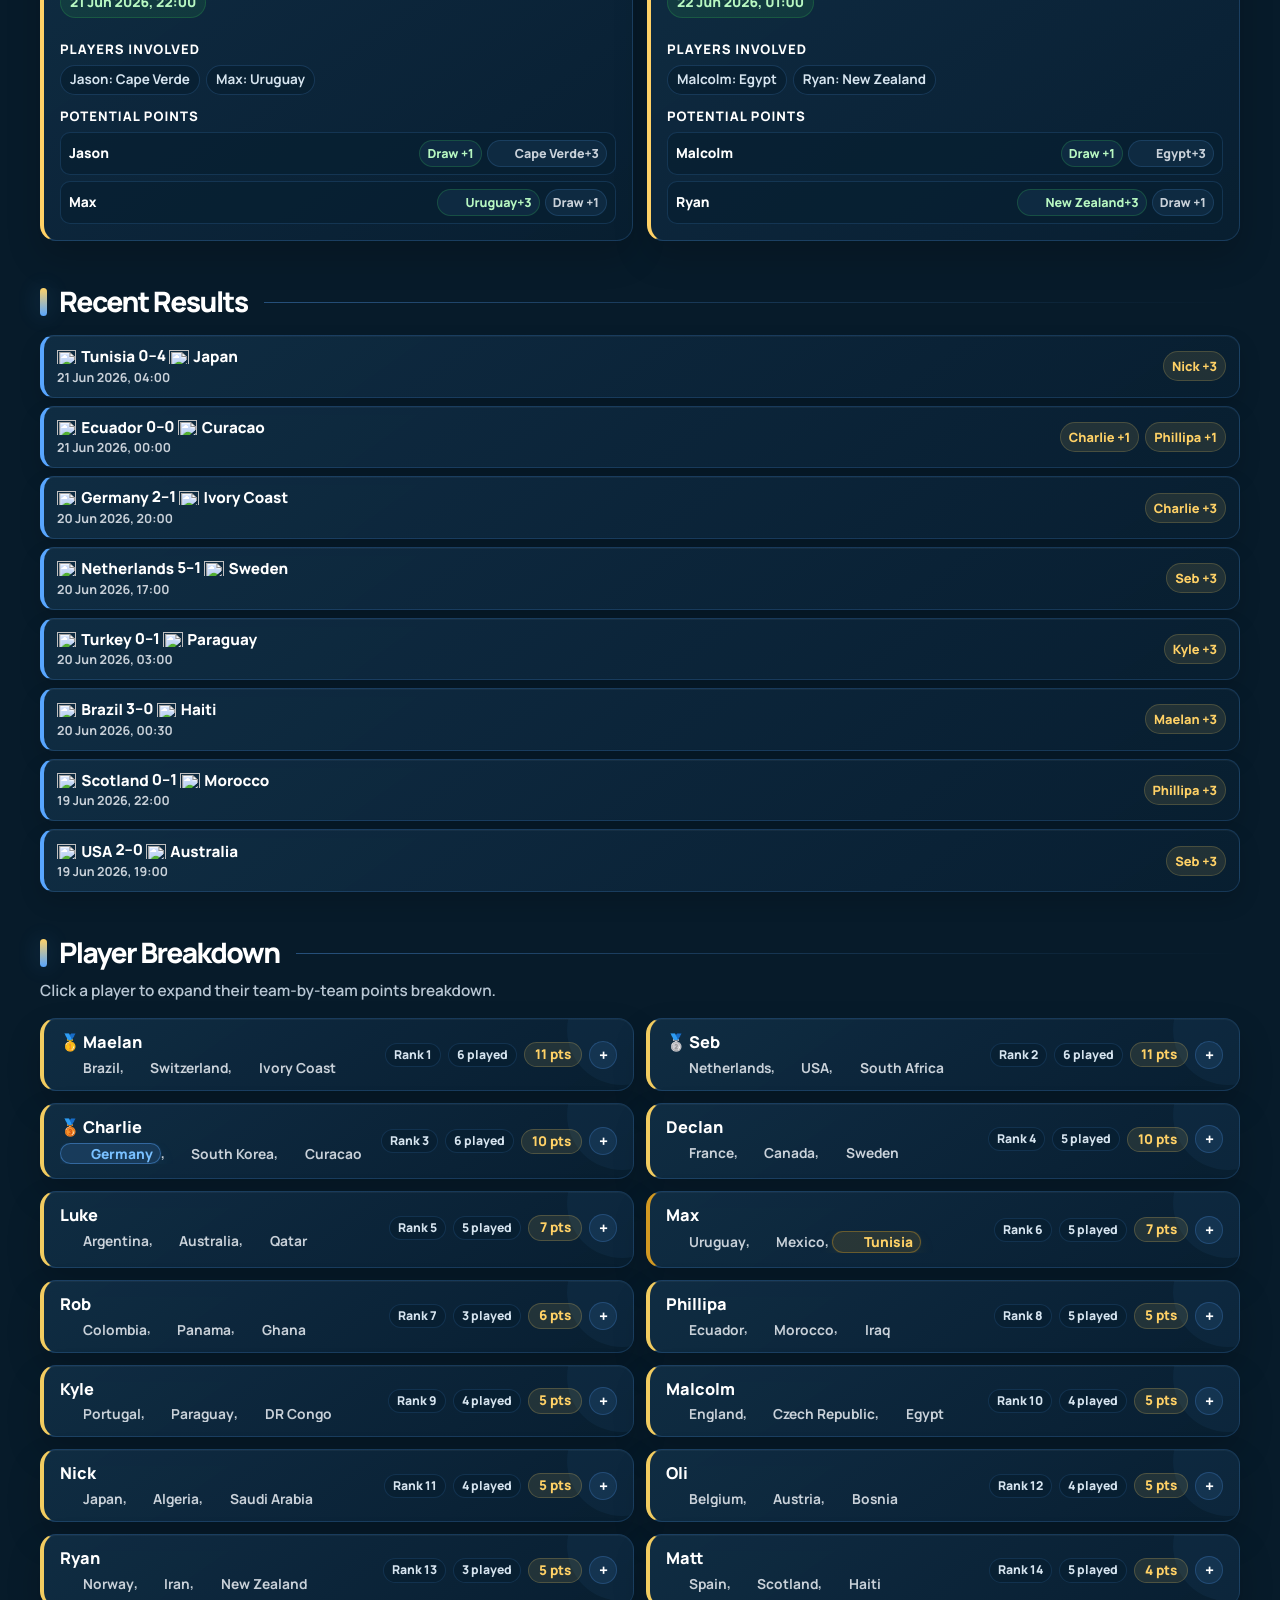
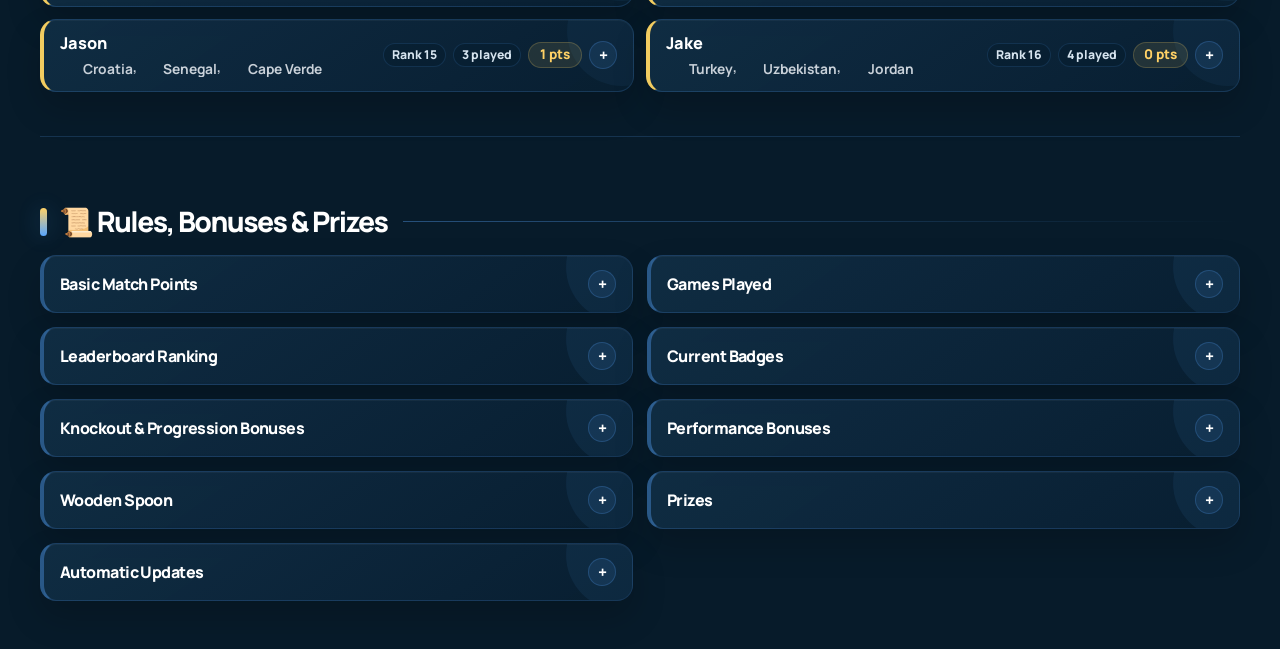
==== commit 59b2fadd: "Add files via upload" ====
--- a/index.html
+++ b/index.html
@@ -5,6 +5,9 @@
   <meta name="viewport" content="width=device-width, initial-scale=1.0" />
 
   <title>World Cup Sweepstake</title>
+
+  <link rel="preload" href="assets/title/hero_stadium_background.jpg" as="image" />
+  <link rel="preload" href="assets/title/header_true_transparent.png" as="image" />
 
   <link rel="stylesheet" href="style.css" />
 </head>
@@ -15,8 +18,10 @@
       <div class="layered-title-logo">
         <h1 class="layered-title-fallback">Virtuoso World Cup Sweepstake Live Leaderboard</h1>
         <img
-          src="assets/title/world_cup_sweepstake_logo.png"
+          src="assets/title/header_true_transparent.png"
           alt="Virtuoso World Cup Sweepstake Live Leaderboard"
+          loading="eager"
+          decoding="async"
         />
       </div>
 
--- a/style.css
+++ b/style.css
@@ -2595,3 +2595,426 @@
 .potential-row .potential-chip .team-flag {
   margin: 0 0.15rem 0 0;
 }
+
+
+/* Layered professional hero: extracted logo + immersive stadium background */
+body {
+  background:
+    linear-gradient(180deg, rgba(7, 27, 42, 0.10) 0%, #071b2a 760px),
+    url("assets/title/hero_stadium_background.jpg") center top / 100% auto no-repeat,
+    #071b2a;
+}
+
+.layered-hero-header {
+  position: relative;
+  isolation: isolate;
+  width: 100vw;
+  margin-left: calc(50% - 50vw);
+  margin-right: calc(50% - 50vw);
+  margin-bottom: 20px;
+  padding: 16px 0 32px;
+  text-align: center;
+  overflow: hidden;
+  background:
+    radial-gradient(ellipse at 50% 14%, rgba(44, 144, 245, 0.22), transparent 54%),
+    linear-gradient(180deg, rgba(4, 13, 22, 0.22) 0%, rgba(7, 27, 42, 0.12) 52%, rgba(7, 27, 42, 0.86) 100%);
+}
+
+.layered-hero-header::before {
+  content: "";
+  position: absolute;
+  inset: 0;
+  z-index: -2;
+  background: url("assets/title/hero_stadium_background.jpg") center top / cover no-repeat;
+  opacity: 0.95;
+}
+
+.layered-hero-header::after {
+  content: "";
+  position: absolute;
+  inset: 0;
+  z-index: -1;
+  pointer-events: none;
+  background:
+    linear-gradient(90deg, #071b2a 0%, rgba(7, 27, 42, 0.72) 7%, rgba(7, 27, 42, 0.08) 24%, rgba(7, 27, 42, 0.08) 76%, rgba(7, 27, 42, 0.72) 93%, #071b2a 100%),
+    linear-gradient(180deg, rgba(7, 27, 42, 0.04) 0%, rgba(7, 27, 42, 0.06) 56%, #071b2a 100%);
+}
+
+.layered-title-logo {
+  width: min(1220px, 98vw);
+  margin: 0 auto 4px;
+  display: grid;
+  place-items: center;
+}
+
+.layered-title-logo img {
+  display: block;
+  width: min(1120px, 96vw);
+  max-width: 100%;
+  height: auto;
+  object-fit: contain;
+  border: 0;
+  background: transparent;
+  box-shadow: none;
+  filter:
+    drop-shadow(0 26px 42px rgba(0, 0, 0, 0.48))
+    drop-shadow(0 0 30px rgba(66, 160, 255, 0.18));
+}
+
+.layered-title-fallback {
+  position: absolute;
+  width: 1px;
+  height: 1px;
+  padding: 0;
+  margin: -1px;
+  overflow: hidden;
+  clip: rect(0, 0, 0, 0);
+  white-space: nowrap;
+  border: 0;
+}
+
+.layered-hero-meta {
+  position: relative;
+  z-index: 2;
+  width: min(1200px, 96vw);
+  margin: -6px auto 0;
+  text-align: center;
+}
+
+.layered-hero-meta p {
+  margin-top: 0;
+}
+
+.layered-hero-meta .status-card {
+  width: fit-content;
+  margin: 0 auto;
+  background: rgba(7, 27, 42, 0.68);
+  backdrop-filter: blur(10px);
+}
+
+@media (max-width: 800px) {
+  body {
+    background-size: auto 760px;
+  }
+
+  .layered-hero-header {
+    padding-top: 8px;
+    padding-bottom: 24px;
+  }
+
+  .layered-title-logo {
+    width: 100vw;
+  }
+
+  .layered-title-logo img {
+    width: min(1120px, 112vw);
+    max-width: none;
+  }
+
+  .layered-hero-meta {
+    margin-top: -2px;
+  }
+}
+
+
+/* Fix top strip above generated hero */
+main {
+  padding-top: 0;
+}
+
+.layered-hero-header {
+  margin-top: 0;
+}
+
+
+/* Mobile logo cutoff fix: give the generated title more side breathing room */
+@media screen and (max-width: 900px) {
+  html,
+  body {
+    overflow-x: hidden;
+  }
+
+  .layered-hero-header {
+    width: 100% !important;
+    margin-left: 0 !important;
+    margin-right: 0 !important;
+    overflow: hidden !important;
+  }
+
+  .layered-title-logo {
+    width: 100% !important;
+    max-width: 100% !important;
+    overflow: visible !important;
+    padding-left: 0 !important;
+    padding-right: 0 !important;
+  }
+
+  .layered-title-logo img {
+    width: 90vw !important;
+    max-width: 90vw !important;
+    min-width: 0 !important;
+    height: auto !important;
+    object-fit: contain !important;
+    margin-left: auto !important;
+    margin-right: auto !important;
+    transform: none !important;
+  }
+}
+
+@media screen and (max-width: 480px) {
+  .layered-title-logo img {
+    width: 88vw !important;
+    max-width: 88vw !important;
+  }
+}
+
+/* =========================================================
+   Final cinematic layered hero
+   Background and title are now separate production assets.
+   ========================================================= */
+body {
+  background:
+    radial-gradient(circle at top left, rgba(88, 166, 255, 0.09), transparent 32rem),
+    radial-gradient(circle at top right, rgba(255, 209, 102, 0.07), transparent 30rem),
+    #071b2a;
+}
+
+main {
+  padding-top: 0;
+}
+
+.layered-hero-header {
+  position: relative;
+  isolation: isolate;
+  display: flex;
+  flex-direction: column;
+  justify-content: center;
+  width: 100vw;
+  min-height: clamp(560px, 54vw, 720px);
+  margin: 0 calc(50% - 50vw) 30px;
+  padding: clamp(32px, 5vw, 60px) 20px clamp(28px, 4vw, 48px);
+  overflow: hidden;
+  text-align: center;
+  background:
+    radial-gradient(ellipse at 50% 36%, rgba(8, 31, 49, 0.08), rgba(7, 27, 42, 0.60) 74%, #071b2a 100%);
+}
+
+.layered-hero-header::before {
+  content: "";
+  position: absolute;
+  inset: 0;
+  z-index: -3;
+  background-image: url("assets/title/hero_stadium_background.jpg");
+  background-image: image-set(
+    url("assets/title/hero_stadium_background.webp") type("image/webp"),
+    url("assets/title/hero_stadium_background.jpg") type("image/jpeg")
+  );
+  background-position: center top;
+  background-size: cover;
+  background-repeat: no-repeat;
+  transform: scale(1.015);
+}
+
+.layered-hero-header::after {
+  content: "";
+  position: absolute;
+  inset: 0;
+  z-index: -2;
+  pointer-events: none;
+  background:
+    radial-gradient(ellipse at 50% 42%, rgba(0, 0, 0, 0.00) 0%, rgba(0, 0, 0, 0.08) 44%, rgba(7, 27, 42, 0.48) 78%, #071b2a 100%),
+    linear-gradient(90deg, #071b2a 0%, rgba(7, 27, 42, 0.52) 8%, rgba(7, 27, 42, 0.05) 25%, rgba(7, 27, 42, 0.05) 75%, rgba(7, 27, 42, 0.52) 92%, #071b2a 100%),
+    linear-gradient(180deg, rgba(2, 8, 15, 0.12) 0%, rgba(2, 8, 15, 0.02) 48%, #071b2a 100%);
+}
+
+.layered-title-logo {
+  position: relative;
+  z-index: 2;
+  display: grid;
+  place-items: center;
+  width: min(1120px, 94vw);
+  margin: 0 auto;
+}
+
+.layered-title-picture {
+  display: block;
+  width: 100%;
+}
+
+.layered-title-logo img {
+  display: block;
+  width: 100%;
+  max-width: 100%;
+  height: auto;
+  object-fit: contain;
+  border: 0;
+  background: transparent;
+  box-shadow: none;
+  filter:
+    drop-shadow(0 24px 36px rgba(0, 0, 0, 0.52))
+    drop-shadow(0 0 32px rgba(76, 169, 255, 0.20))
+    drop-shadow(0 0 24px rgba(255, 209, 102, 0.12));
+}
+
+.layered-hero-meta {
+  position: relative;
+  z-index: 3;
+  width: min(980px, 92vw);
+  margin: clamp(10px, 1.6vw, 18px) auto 0;
+  text-align: center;
+}
+
+.layered-hero-meta p {
+  max-width: 860px;
+  margin: 0 auto 10px;
+  color: #eff7ff;
+  font-size: clamp(0.95rem, 1.25vw, 1.1rem);
+  font-weight: 800;
+  line-height: 1.45;
+  text-shadow: 0 2px 18px rgba(0, 0, 0, 0.72);
+}
+
+.layered-hero-meta .status-card {
+  width: fit-content;
+  max-width: 100%;
+  margin: 0 auto;
+  background: rgba(7, 27, 42, 0.72);
+  border-color: rgba(255, 255, 255, 0.16);
+  box-shadow: 0 16px 34px rgba(0, 0, 0, 0.24);
+  backdrop-filter: blur(12px);
+}
+
+.cards {
+  margin-top: 18px;
+}
+
+@media (max-width: 900px) {
+  .layered-hero-header {
+    min-height: clamp(460px, 92vw, 620px);
+    padding: 30px 14px 34px;
+  }
+
+  .layered-hero-header::before {
+    background-image: url("assets/title/hero_stadium_background_mobile.jpg");
+    background-image: image-set(
+      url("assets/title/hero_stadium_background_mobile.webp") type("image/webp"),
+      url("assets/title/hero_stadium_background_mobile.jpg") type("image/jpeg")
+    );
+    background-position: center top;
+  }
+
+  .layered-title-logo,
+  .layered-title-logo img {
+    width: min(96vw, 760px) !important;
+    max-width: 96vw !important;
+  }
+
+  .layered-hero-meta {
+    width: min(92vw, 720px);
+    margin-top: 8px;
+  }
+}
+
+@media (max-width: 520px) {
+  .layered-hero-header {
+    min-height: 420px;
+    padding-top: 22px;
+    padding-bottom: 26px;
+  }
+
+  .layered-title-logo,
+  .layered-title-logo img {
+    width: 98vw !important;
+    max-width: 98vw !important;
+  }
+
+  .layered-hero-meta p {
+    font-size: 0.86rem;
+  }
+
+  .layered-hero-meta .status-card {
+    transform: scale(0.94);
+    transform-origin: top center;
+  }
+}
+
+/* Specificity lock: this beats the older title-option prototype rules above. */
+body.title-option-broadcast .layered-hero-header {
+  position: relative;
+  isolation: isolate;
+  display: flex;
+  flex-direction: column;
+  justify-content: center;
+  width: 100vw;
+  min-height: clamp(560px, 54vw, 720px);
+  margin: 0 calc(50% - 50vw) 30px;
+  padding: clamp(32px, 5vw, 60px) 20px clamp(28px, 4vw, 48px);
+  overflow: hidden;
+  text-align: center;
+  background:
+    radial-gradient(ellipse at 50% 36%, rgba(8, 31, 49, 0.08), rgba(7, 27, 42, 0.60) 74%, #071b2a 100%);
+}
+
+body.title-option-broadcast .layered-hero-header::before {
+  content: "";
+  position: absolute;
+  inset: 0;
+  left: 0;
+  top: 0;
+  width: auto;
+  height: auto;
+  min-width: 0;
+  transform: scale(1.015);
+  z-index: -3;
+  pointer-events: none;
+  background-image: url("assets/title/hero_stadium_background.jpg");
+  background-image: image-set(
+    url("assets/title/hero_stadium_background.webp") type("image/webp"),
+    url("assets/title/hero_stadium_background.jpg") type("image/jpeg")
+  );
+  background-position: center top;
+  background-size: cover;
+  background-repeat: no-repeat;
+  opacity: 1;
+}
+
+body.title-option-broadcast .layered-hero-header::after {
+  content: "";
+  position: absolute;
+  inset: 0;
+  left: 0;
+  top: 0;
+  width: auto;
+  height: auto;
+  transform: none;
+  z-index: -2;
+  pointer-events: none;
+  background:
+    radial-gradient(ellipse at 50% 42%, rgba(0, 0, 0, 0.00) 0%, rgba(0, 0, 0, 0.08) 44%, rgba(7, 27, 42, 0.48) 78%, #071b2a 100%),
+    linear-gradient(90deg, #071b2a 0%, rgba(7, 27, 42, 0.52) 8%, rgba(7, 27, 42, 0.05) 25%, rgba(7, 27, 42, 0.05) 75%, rgba(7, 27, 42, 0.52) 92%, #071b2a 100%),
+    linear-gradient(180deg, rgba(2, 8, 15, 0.12) 0%, rgba(2, 8, 15, 0.02) 48%, #071b2a 100%);
+}
+
+@media (max-width: 900px) {
+  body.title-option-broadcast .layered-hero-header {
+    min-height: clamp(460px, 92vw, 620px);
+    padding: 30px 14px 34px;
+  }
+
+  body.title-option-broadcast .layered-hero-header::before {
+    background-image: url("assets/title/hero_stadium_background_mobile.jpg");
+    background-image: image-set(
+      url("assets/title/hero_stadium_background_mobile.webp") type("image/webp"),
+      url("assets/title/hero_stadium_background_mobile.jpg") type("image/jpeg")
+    );
+    background-position: center top;
+  }
+}
+
+@media (max-width: 520px) {
+  body.title-option-broadcast .layered-hero-header {
+    min-height: 420px;
+    padding-top: 22px;
+    padding-bottom: 26px;
+  }
+}
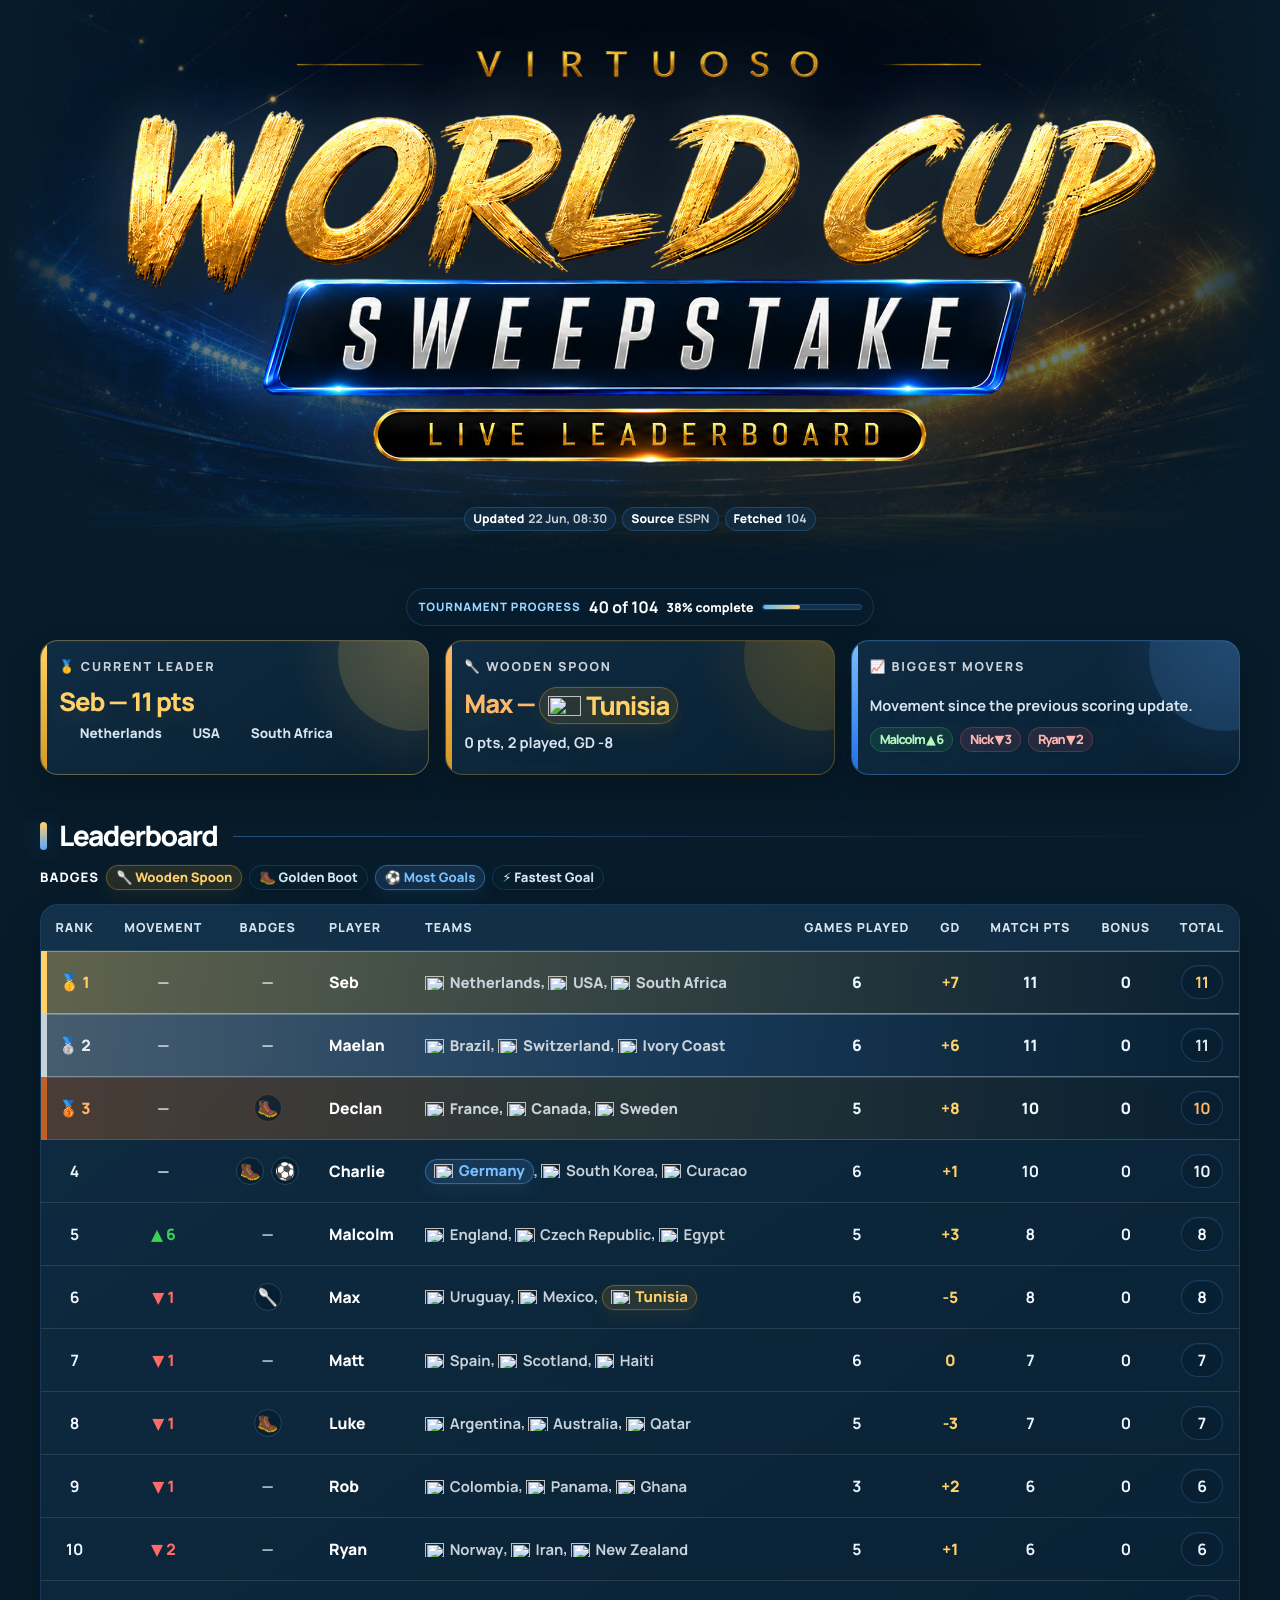
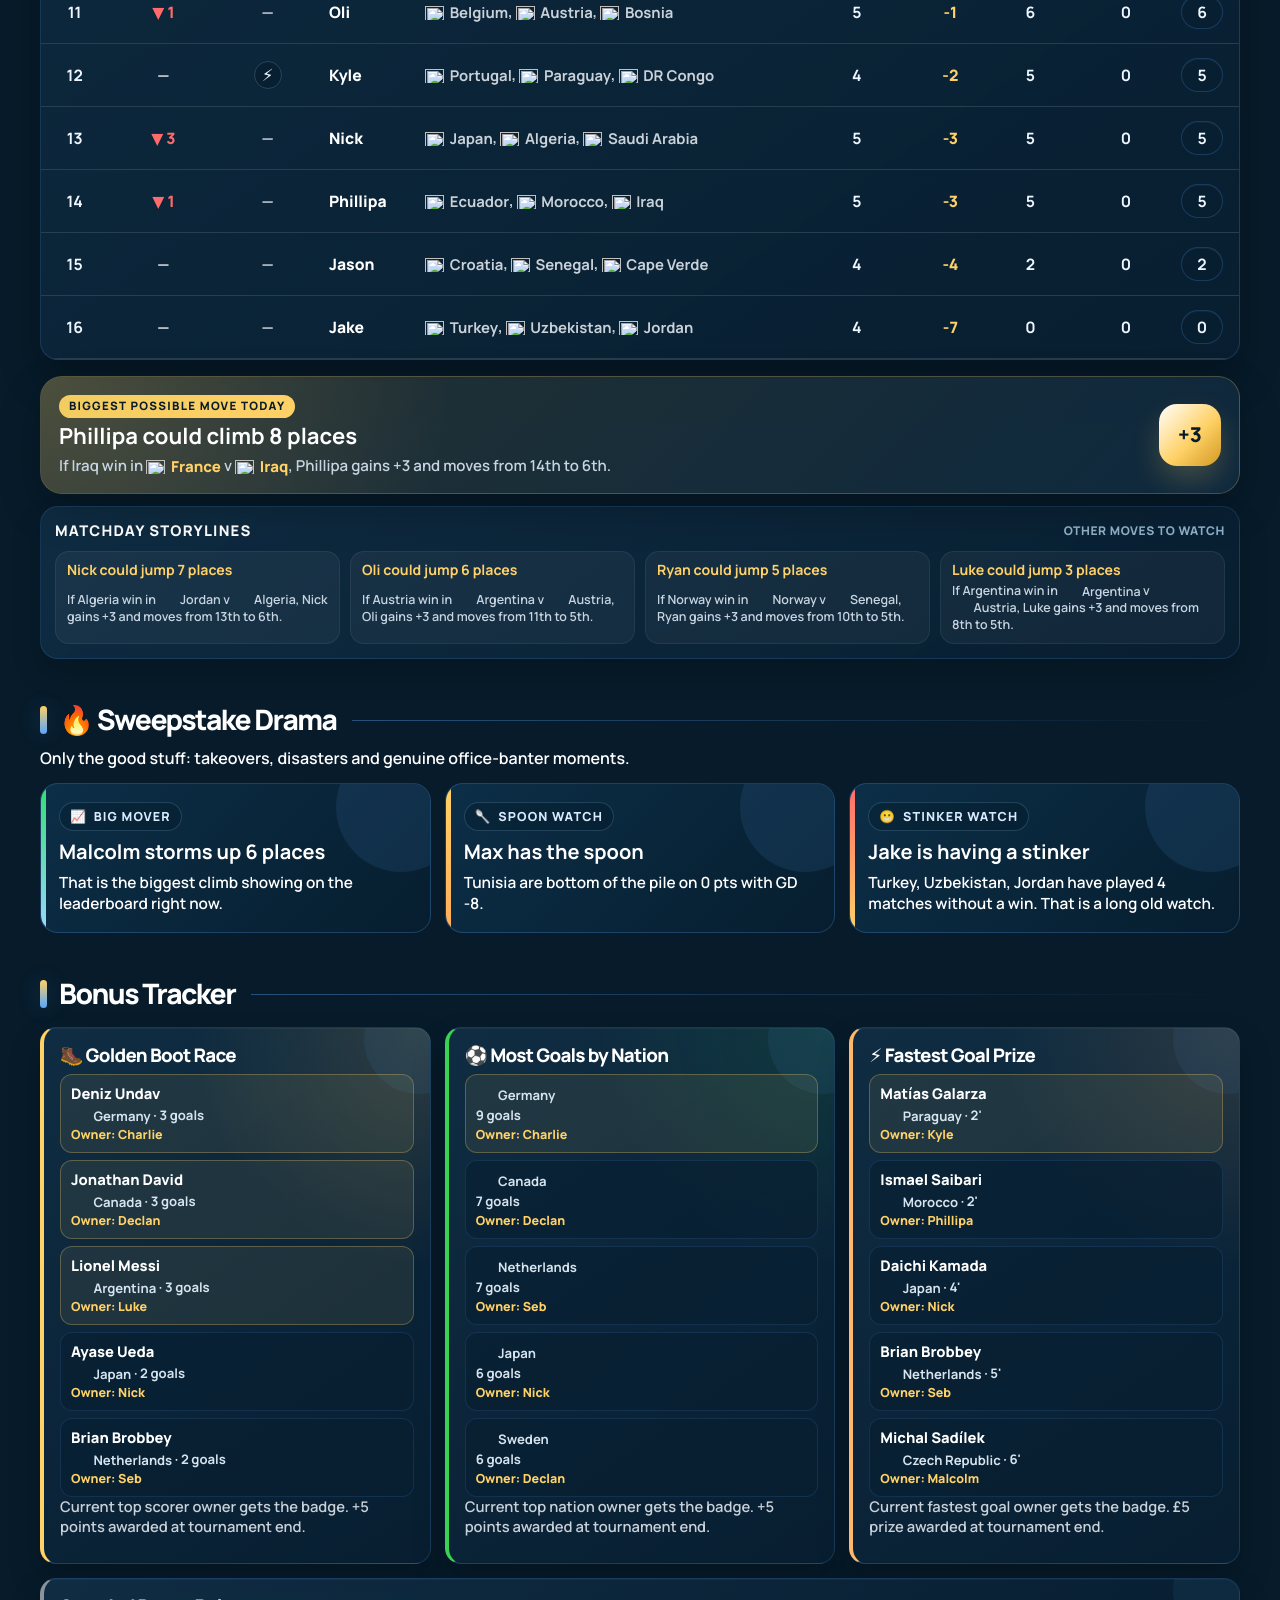
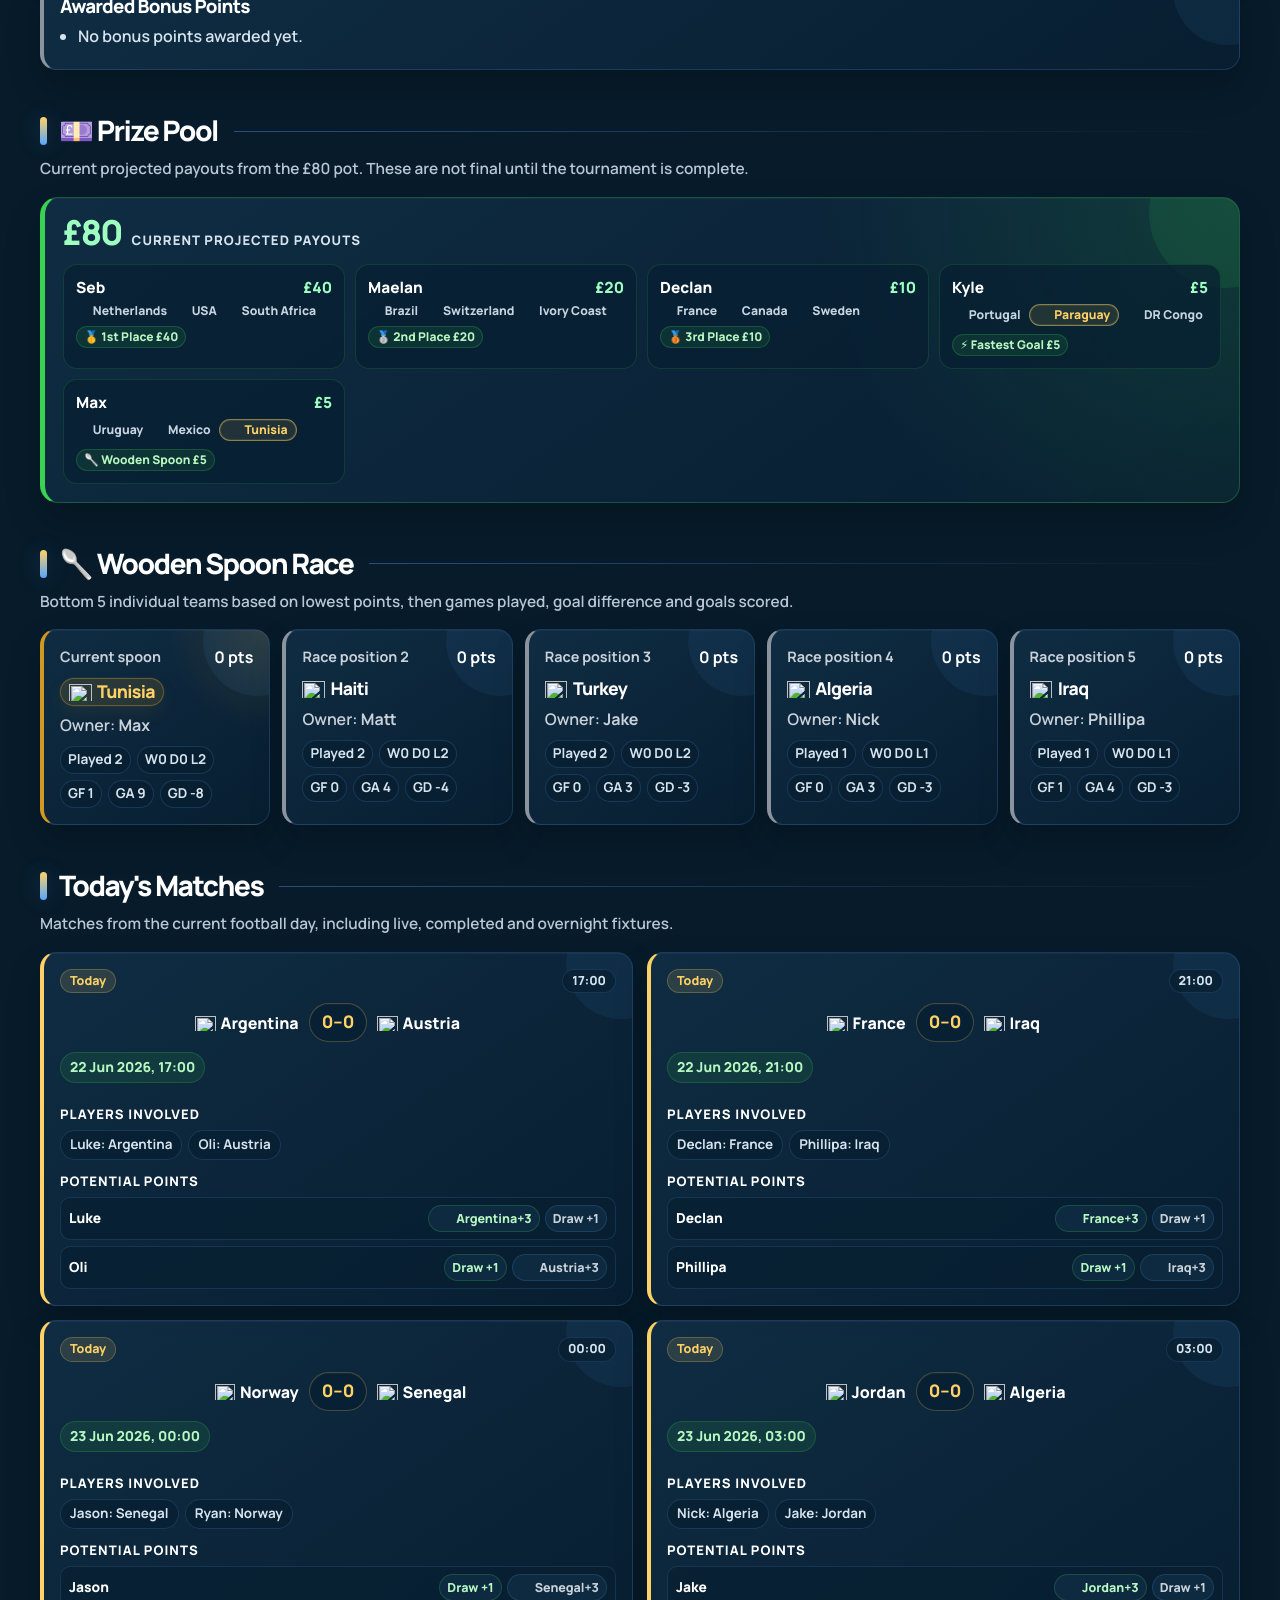
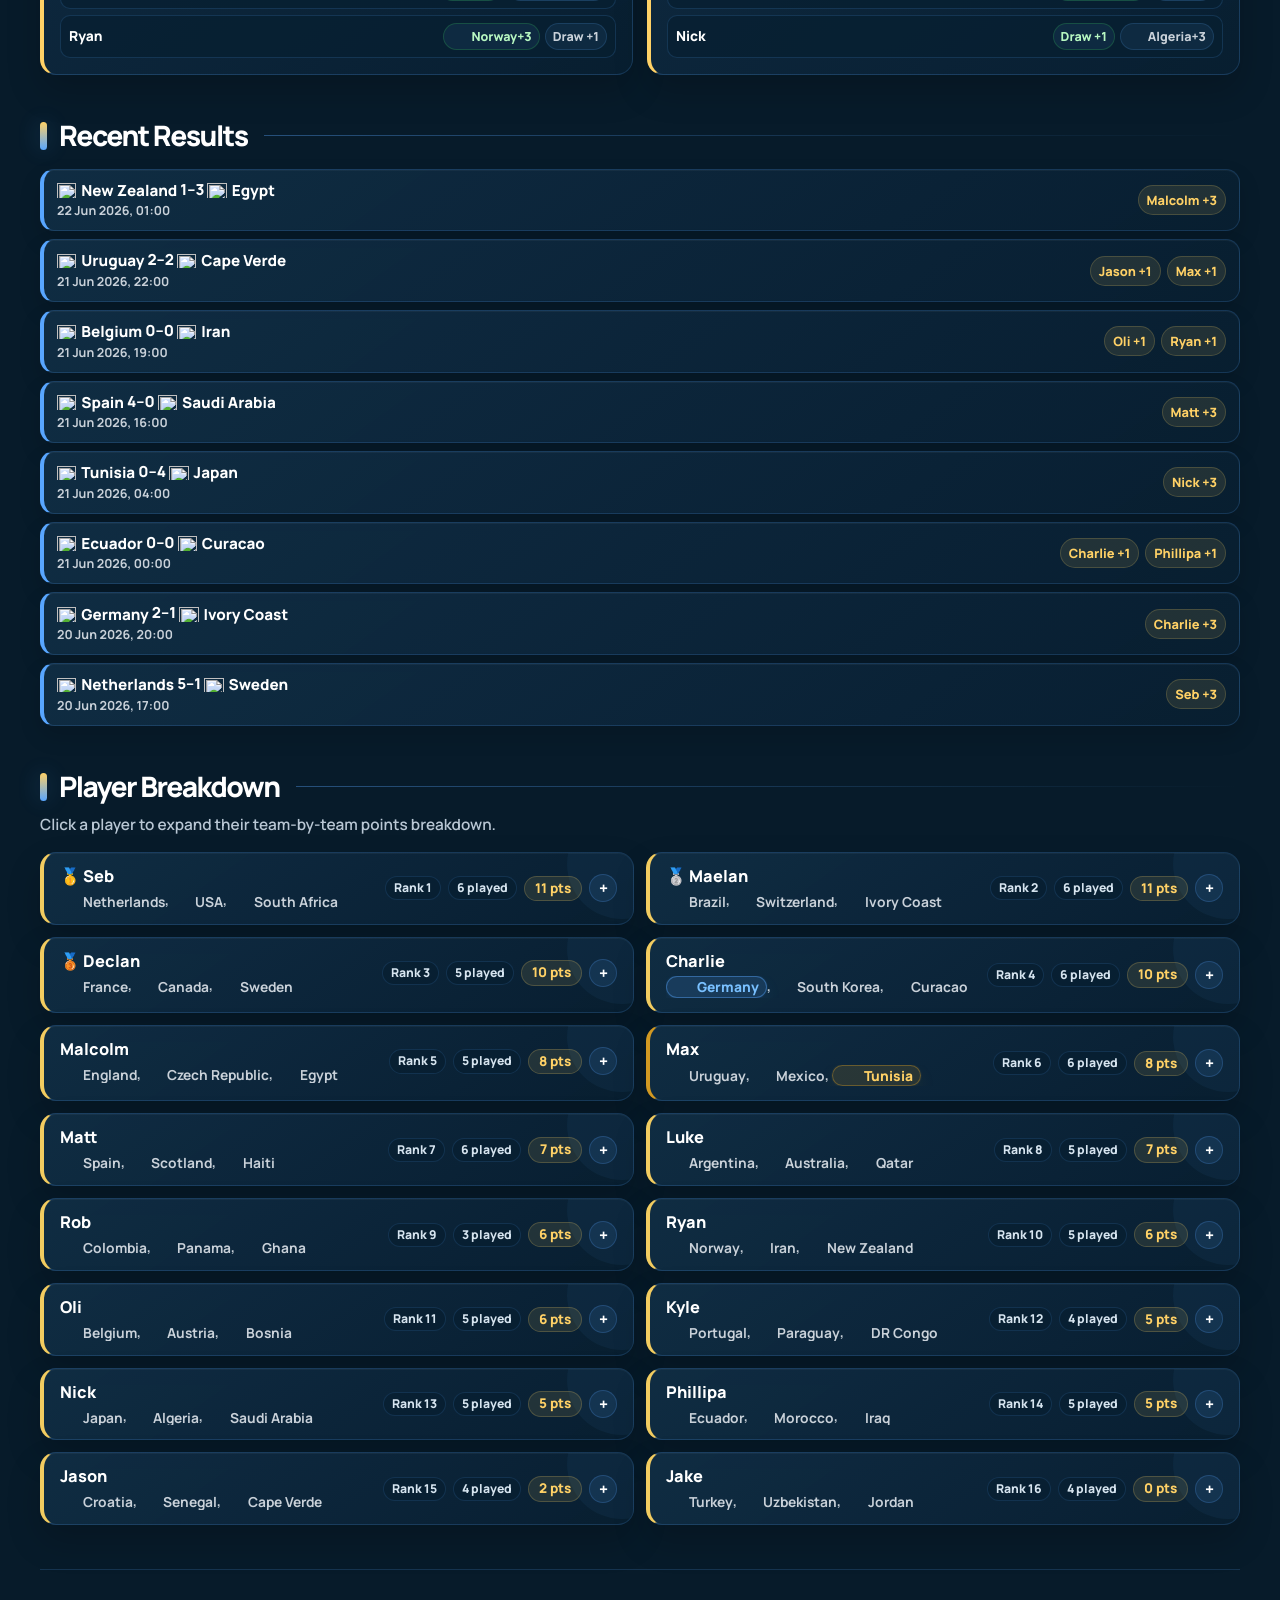
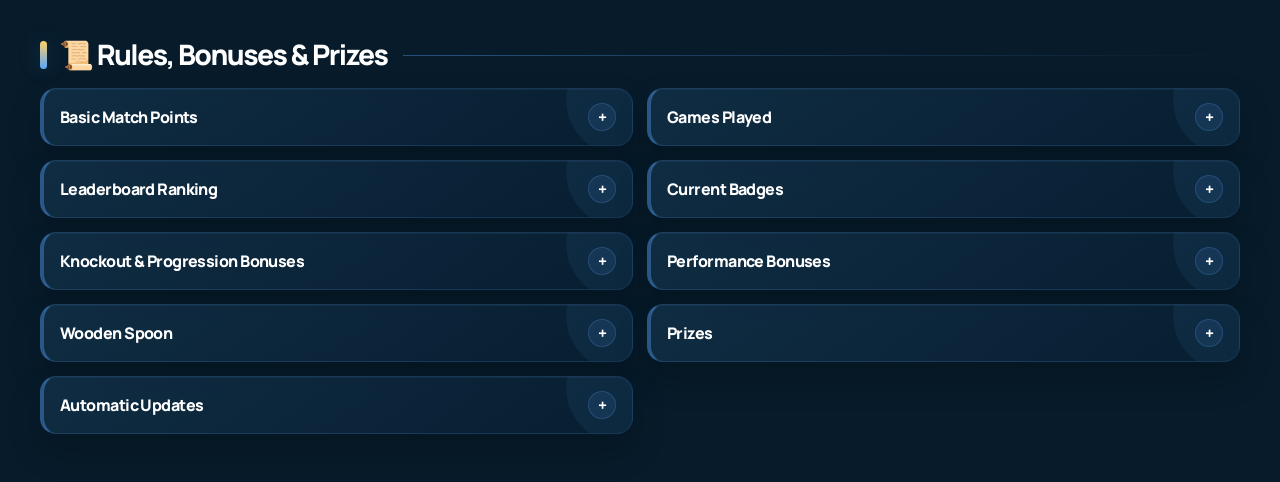
==== commit 0d2bbb5c: "Route tv query to dashboard mode" ====
--- a/index.html
+++ b/index.html
@@ -3,6 +3,25 @@
 <head>
   <meta charset="UTF-8" />
   <meta name="viewport" content="width=device-width, initial-scale=1.0" />
+
+  <script>
+    (function () {
+      var params = new URLSearchParams(window.location.search);
+
+      if (params.get("tv") !== "true") {
+        return;
+      }
+
+      var target = new URL("tv/", window.location.href);
+      target.search = "";
+
+      if (params.get("autoscroll") === "true") {
+        target.searchParams.set("autoscroll", "true");
+      }
+
+      window.location.replace(target.toString());
+    }());
+  </script>
 
   <title>World Cup Sweepstake</title>
 
--- a/style.css
+++ b/style.css
@@ -3018,3 +3018,393 @@
     padding-bottom: 26px;
   }
 }
+
+/* =========================================================
+   Mobile hero fix
+   Keeps the desktop layered hero unchanged, but scales the
+   transparent title safely inside narrow phone screens.
+   ========================================================= */
+@media screen and (max-width: 640px) {
+  html,
+  body {
+    overflow-x: hidden;
+  }
+
+  .layered-hero-header,
+  body.title-option-broadcast .layered-hero-header {
+    width: 100% !important;
+    min-height: auto !important;
+    margin-left: 0 !important;
+    margin-right: 0 !important;
+    margin-bottom: 24px !important;
+    padding: 34px 14px 32px !important;
+    justify-content: flex-start !important;
+    overflow: hidden !important;
+  }
+
+  .layered-hero-header::before,
+  body.title-option-broadcast .layered-hero-header::before {
+    background-position: center top !important;
+    background-size: cover !important;
+    transform: scale(1.04) !important;
+  }
+
+  .layered-title-logo,
+  .layered-title-picture,
+  .layered-title-logo picture {
+    width: 100% !important;
+    max-width: 100% !important;
+    margin-left: auto !important;
+    margin-right: auto !important;
+    overflow: visible !important;
+  }
+
+  .layered-title-logo img {
+    width: 88vw !important;
+    max-width: 88vw !important;
+    min-width: 0 !important;
+    height: auto !important;
+    margin: 0 auto !important;
+    object-fit: contain !important;
+    transform: none !important;
+  }
+
+  .layered-hero-meta {
+    width: min(92vw, 420px) !important;
+    margin-top: 10px !important;
+  }
+
+  .layered-hero-meta p {
+    max-width: 100% !important;
+    font-size: 0.84rem !important;
+    line-height: 1.35 !important;
+  }
+
+  .layered-hero-meta .status-card,
+  .status-card {
+    display: flex !important;
+    flex-wrap: wrap !important;
+    justify-content: center !important;
+    gap: 6px !important;
+    transform: none !important;
+  }
+
+  .status-card span {
+    white-space: nowrap !important;
+  }
+}
+
+@media screen and (max-width: 390px) {
+  .layered-title-logo img {
+    width: 84vw !important;
+    max-width: 84vw !important;
+  }
+
+  .layered-hero-header,
+  body.title-option-broadcast .layered-hero-header {
+    padding-top: 30px !important;
+    padding-bottom: 28px !important;
+  }
+}
+
+/* =========================================================
+   Mobile hero blend polish
+   Makes the stadium hero fade into the page on phones rather
+   than appearing as a hard rectangular panel.
+   ========================================================= */
+@media screen and (max-width: 640px) {
+  .layered-hero-header,
+  body.title-option-broadcast .layered-hero-header {
+    margin-bottom: 28px !important;
+    padding: 38px 14px 38px !important;
+    background:
+      radial-gradient(circle at 50% 34%, rgba(35, 145, 255, 0.16), transparent 46%),
+      linear-gradient(180deg,
+        rgba(7, 27, 42, 0.06) 0%,
+        rgba(7, 27, 42, 0.10) 42%,
+        rgba(7, 27, 42, 0.58) 74%,
+        #071b2a 100%
+      ) !important;
+  }
+
+  .layered-hero-header::before,
+  body.title-option-broadcast .layered-hero-header::before {
+    background-position: center top !important;
+    background-size: cover !important;
+    opacity: 0.88 !important;
+    transform: scale(1.07) !important;
+  }
+
+  .layered-hero-header::after,
+  body.title-option-broadcast .layered-hero-header::after {
+    background:
+      linear-gradient(180deg,
+        rgba(7, 27, 42, 0.02) 0%,
+        rgba(7, 27, 42, 0.06) 38%,
+        rgba(7, 27, 42, 0.72) 78%,
+        #071b2a 100%
+      ),
+      linear-gradient(90deg,
+        #071b2a 0%,
+        rgba(7, 27, 42, 0.58) 5%,
+        rgba(7, 27, 42, 0.04) 24%,
+        rgba(7, 27, 42, 0.04) 76%,
+        rgba(7, 27, 42, 0.58) 95%,
+        #071b2a 100%
+      ) !important;
+  }
+
+  .layered-title-logo img {
+    width: 86vw !important;
+    max-width: 86vw !important;
+    filter:
+      drop-shadow(0 16px 28px rgba(0, 0, 0, 0.48))
+      drop-shadow(0 0 20px rgba(76, 169, 255, 0.12)) !important;
+  }
+
+  .layered-hero-meta {
+    margin-top: 12px !important;
+  }
+
+  .layered-hero-meta .status-card,
+  .status-card {
+    background: rgba(7, 27, 42, 0.34) !important;
+    border-color: rgba(160, 205, 255, 0.22) !important;
+    box-shadow: 0 18px 42px rgba(0, 0, 0, 0.18) !important;
+    backdrop-filter: blur(10px) !important;
+  }
+}
+
+@media screen and (max-width: 390px) {
+  .layered-title-logo img {
+    width: 84vw !important;
+    max-width: 84vw !important;
+  }
+
+  .layered-hero-header,
+  body.title-option-broadcast .layered-hero-header {
+    padding-top: 34px !important;
+    padding-bottom: 34px !important;
+  }
+}
+
+/* =========================================================
+   Mobile hero no-box treatment
+   Moves the stadium art onto the page background on phones,
+   then makes the hero itself transparent so it blends like desktop.
+   Desktop/tablet styling above is unchanged.
+   ========================================================= */
+@media screen and (max-width: 640px) {
+  body.title-option-broadcast {
+    background:
+      linear-gradient(180deg,
+        rgba(7, 27, 42, 0.00) 0px,
+        rgba(7, 27, 42, 0.10) 300px,
+        rgba(7, 27, 42, 0.72) 520px,
+        #071b2a 710px,
+        #071b2a 100%
+      ),
+      linear-gradient(90deg,
+        #071b2a 0%,
+        rgba(7, 27, 42, 0.35) 10%,
+        rgba(7, 27, 42, 0.02) 50%,
+        rgba(7, 27, 42, 0.35) 90%,
+        #071b2a 100%
+      ),
+      image-set(
+        url("assets/title/hero_stadium_background_mobile.webp") type("image/webp"),
+        url("assets/title/hero_stadium_background_mobile.jpg") type("image/jpeg")
+      ) center top / 100% 720px no-repeat,
+      #071b2a !important;
+  }
+
+  .layered-hero-header,
+  body.title-option-broadcast .layered-hero-header {
+    width: 100% !important;
+    min-height: auto !important;
+    margin-left: 0 !important;
+    margin-right: 0 !important;
+    margin-bottom: 30px !important;
+    padding: 40px 14px 34px !important;
+    background: transparent !important;
+    overflow: visible !important;
+    box-shadow: none !important;
+    border: 0 !important;
+  }
+
+  .layered-hero-header::before,
+  body.title-option-broadcast .layered-hero-header::before {
+    display: none !important;
+    content: none !important;
+  }
+
+  .layered-hero-header::after,
+  body.title-option-broadcast .layered-hero-header::after {
+    content: "" !important;
+    display: block !important;
+    position: absolute !important;
+    inset: -30px 0 -110px !important;
+    z-index: -1 !important;
+    pointer-events: none !important;
+    background:
+      radial-gradient(circle at 50% 38%, rgba(24, 124, 222, 0.13), transparent 52%),
+      linear-gradient(180deg,
+        rgba(7, 27, 42, 0.00) 0%,
+        rgba(7, 27, 42, 0.02) 44%,
+        rgba(7, 27, 42, 0.42) 76%,
+        #071b2a 100%
+      ) !important;
+  }
+
+  .layered-title-logo img {
+    width: 86vw !important;
+    max-width: 86vw !important;
+    filter:
+      drop-shadow(0 18px 30px rgba(0, 0, 0, 0.50))
+      drop-shadow(0 0 20px rgba(76, 169, 255, 0.12)) !important;
+  }
+
+  .layered-hero-meta {
+    width: min(92vw, 430px) !important;
+    margin-top: 12px !important;
+  }
+
+  .layered-hero-meta .status-card,
+  .status-card {
+    background: rgba(7, 27, 42, 0.24) !important;
+    border: 1px solid rgba(160, 205, 255, 0.22) !important;
+    box-shadow: 0 18px 42px rgba(0, 0, 0, 0.14) !important;
+    backdrop-filter: blur(8px) !important;
+  }
+}
+
+@media screen and (max-width: 390px) {
+  body.title-option-broadcast {
+    background-size: auto, auto, 100% 680px, auto !important;
+  }
+
+  .layered-hero-header,
+  body.title-option-broadcast .layered-hero-header {
+    padding-top: 36px !important;
+    padding-bottom: 32px !important;
+  }
+
+  .layered-title-logo img {
+    width: 84vw !important;
+    max-width: 84vw !important;
+  }
+}
+
+
+/* Mobile progress-card blend polish
+   Keep the no-box mobile hero, but let the Tournament Progress panel sit
+   naturally on the stadium/page background rather than under a heavy dark wash. */
+@media screen and (max-width: 700px) {
+  .layered-hero-header {
+    margin-bottom: 18px;
+  }
+
+  .layered-hero-header::after {
+    background:
+      radial-gradient(circle at 50% 34%,
+        rgba(58, 152, 244, 0.12) 0%,
+        rgba(7, 27, 42, 0.08) 48%,
+        rgba(7, 27, 42, 0.34) 72%,
+        rgba(7, 27, 42, 0.72) 100%
+      ),
+      linear-gradient(180deg,
+        rgba(7, 27, 42, 0.03) 0%,
+        rgba(7, 27, 42, 0.10) 56%,
+        rgba(7, 27, 42, 0.42) 80%,
+        rgba(7, 27, 42, 0.78) 100%
+      );
+  }
+
+  .tournament-progress-section,
+  .tournament-progress {
+    position: relative;
+    z-index: 2;
+  }
+
+  .tournament-progress,
+  .progress-card,
+  #tournament-progress {
+    background:
+      linear-gradient(180deg,
+        rgba(12, 42, 64, 0.72),
+        rgba(8, 30, 48, 0.56)
+      ) !important;
+    border-color: rgba(88, 166, 255, 0.32) !important;
+    box-shadow:
+      0 18px 34px rgba(0, 0, 0, 0.18),
+      inset 0 1px 0 rgba(255, 255, 255, 0.05) !important;
+    backdrop-filter: blur(10px);
+  }
+
+  .tournament-progress::before,
+  .progress-card::before,
+  #tournament-progress::before {
+    opacity: 0.18 !important;
+  }
+}
+
+@media screen and (max-width: 480px) {
+  .layered-hero-header {
+    margin-bottom: 14px;
+  }
+
+  .tournament-progress,
+  .progress-card,
+  #tournament-progress {
+    background:
+      linear-gradient(180deg,
+        rgba(12, 42, 64, 0.66),
+        rgba(8, 30, 48, 0.50)
+      ) !important;
+  }
+}
+
+/* =========================================================
+   Desktop hero spacing polish
+   Tightens the vertical gaps above/below the title on desktop
+   and removes the outer wrapper bubble around update-status pills.
+   Mobile no-box hero remains controlled by the mobile rules above.
+   ========================================================= */
+@media screen and (min-width: 901px) {
+  .layered-hero-header,
+  body.title-option-broadcast .layered-hero-header {
+    min-height: clamp(500px, 45vw, 620px) !important;
+    margin-bottom: 12px !important;
+    padding-top: clamp(8px, 1.4vw, 20px) !important;
+    padding-bottom: clamp(18px, 2.2vw, 30px) !important;
+    justify-content: flex-start !important;
+  }
+
+  .layered-title-logo {
+    margin-top: 0 !important;
+  }
+
+  .layered-hero-meta {
+    margin-top: 6px !important;
+  }
+
+  .cards {
+    margin-top: 12px !important;
+  }
+}
+
+/* Status pills: remove the additional outer capsule highlight, keep the individual pills. */
+.layered-hero-meta .status-card,
+.status-card {
+  padding: 0 !important;
+  background: transparent !important;
+  border: 0 !important;
+  box-shadow: none !important;
+  backdrop-filter: none !important;
+}
+
+.status-card span {
+  background: rgba(16, 45, 68, 0.82) !important;
+  border: 1px solid rgba(88, 166, 255, 0.22) !important;
+  box-shadow: 0 8px 22px rgba(0, 0, 0, 0.16) !important;
+}
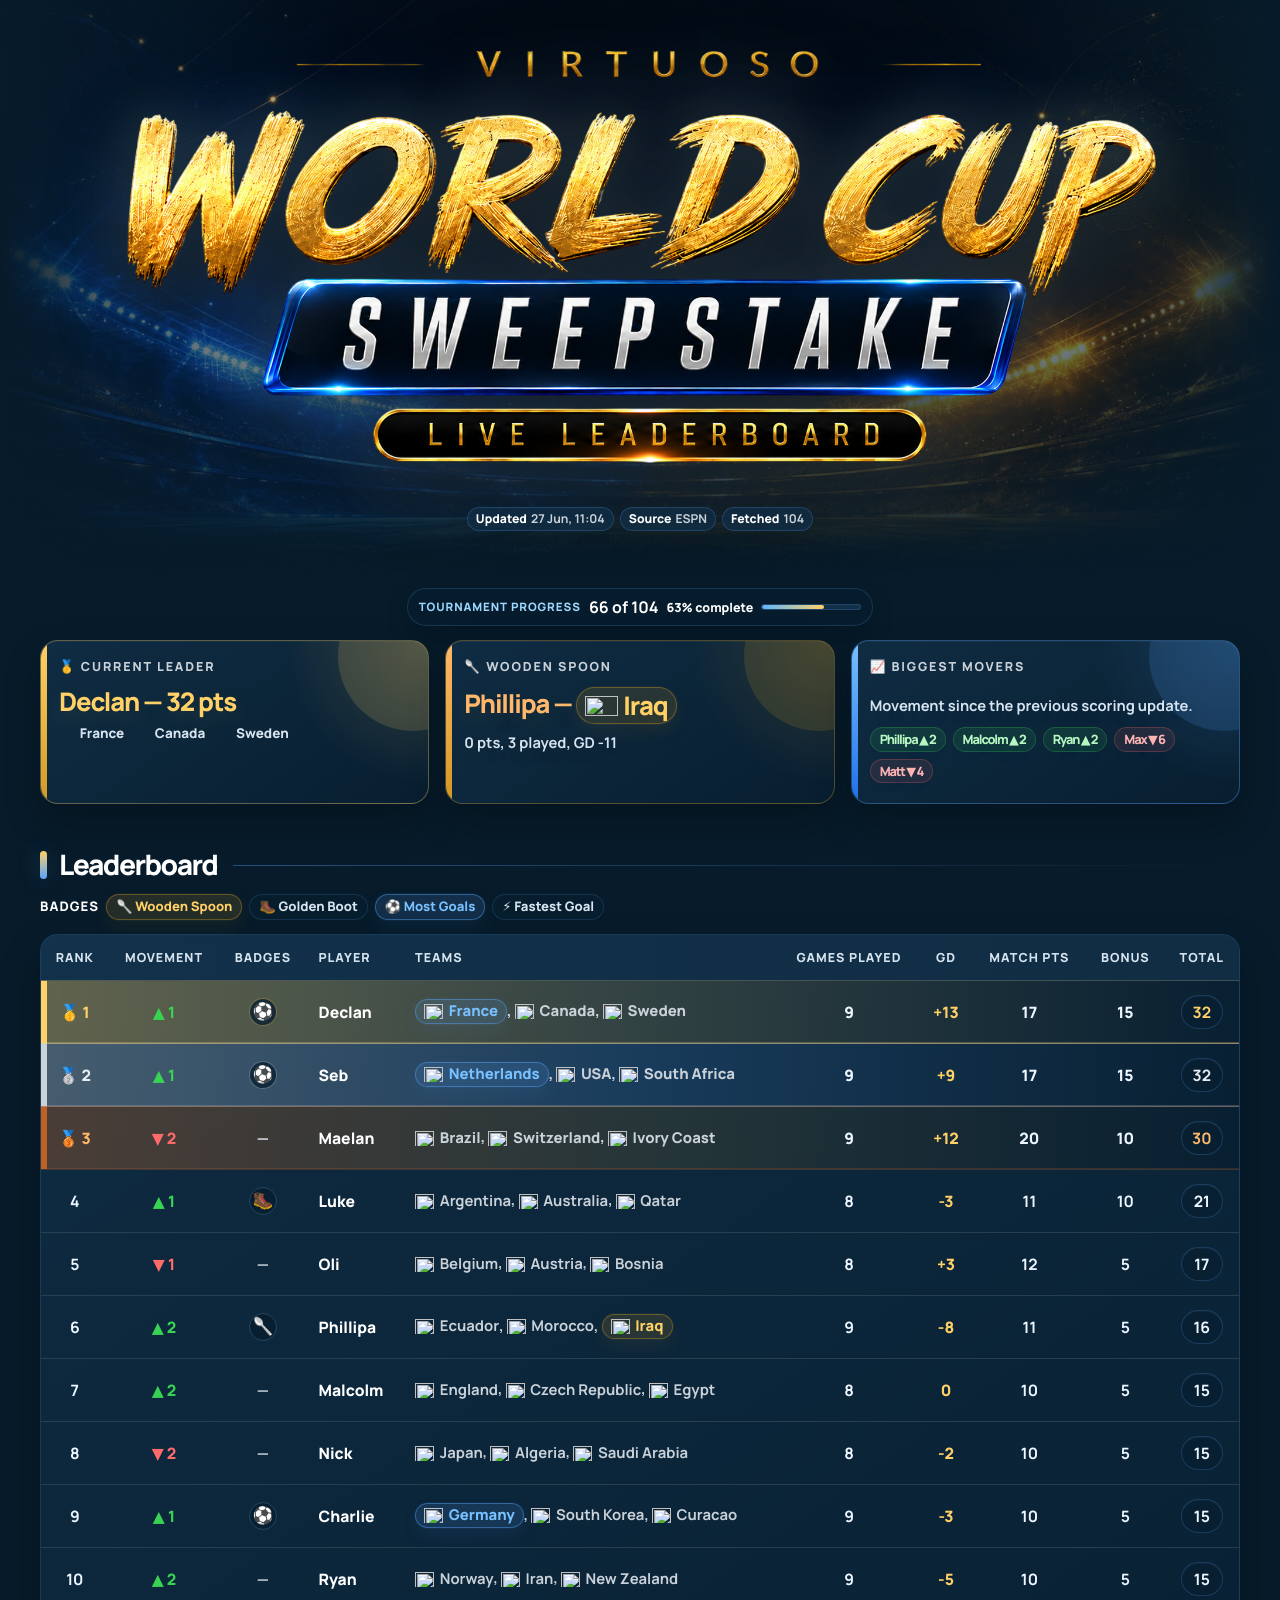
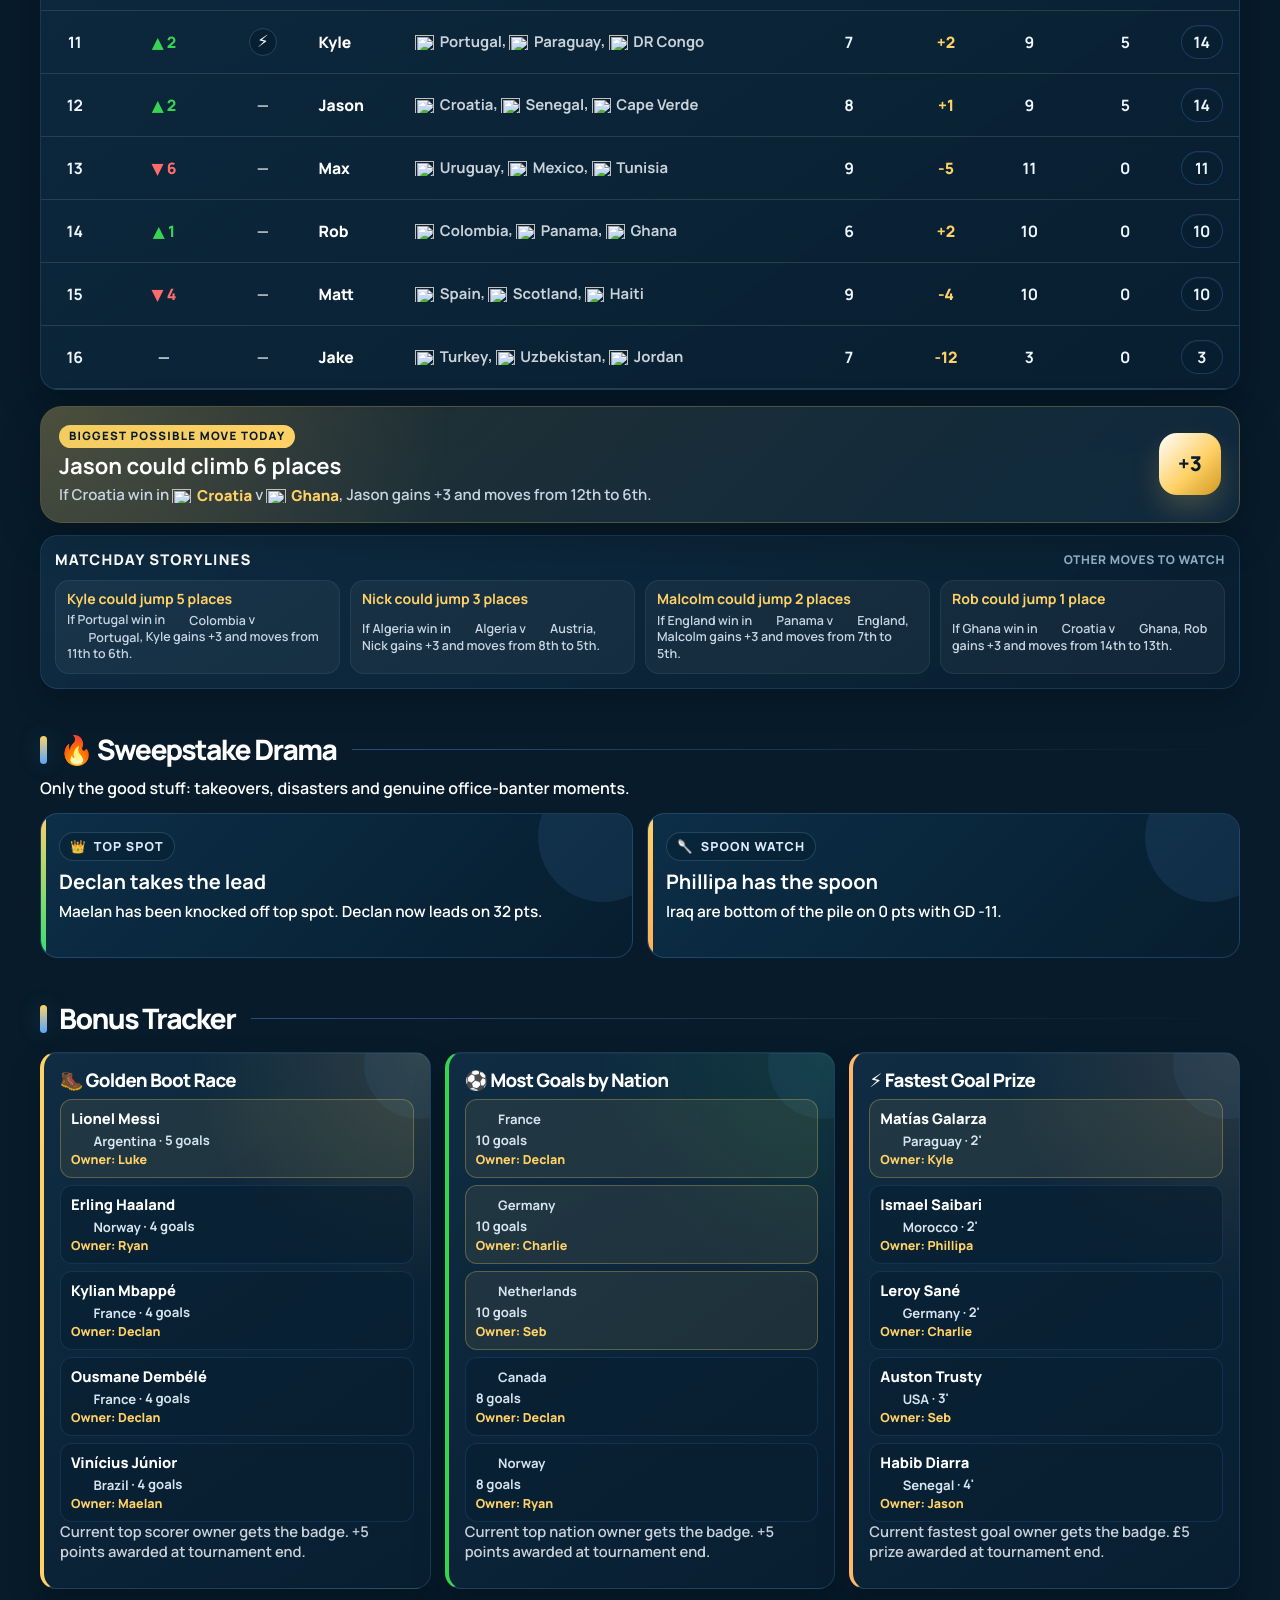
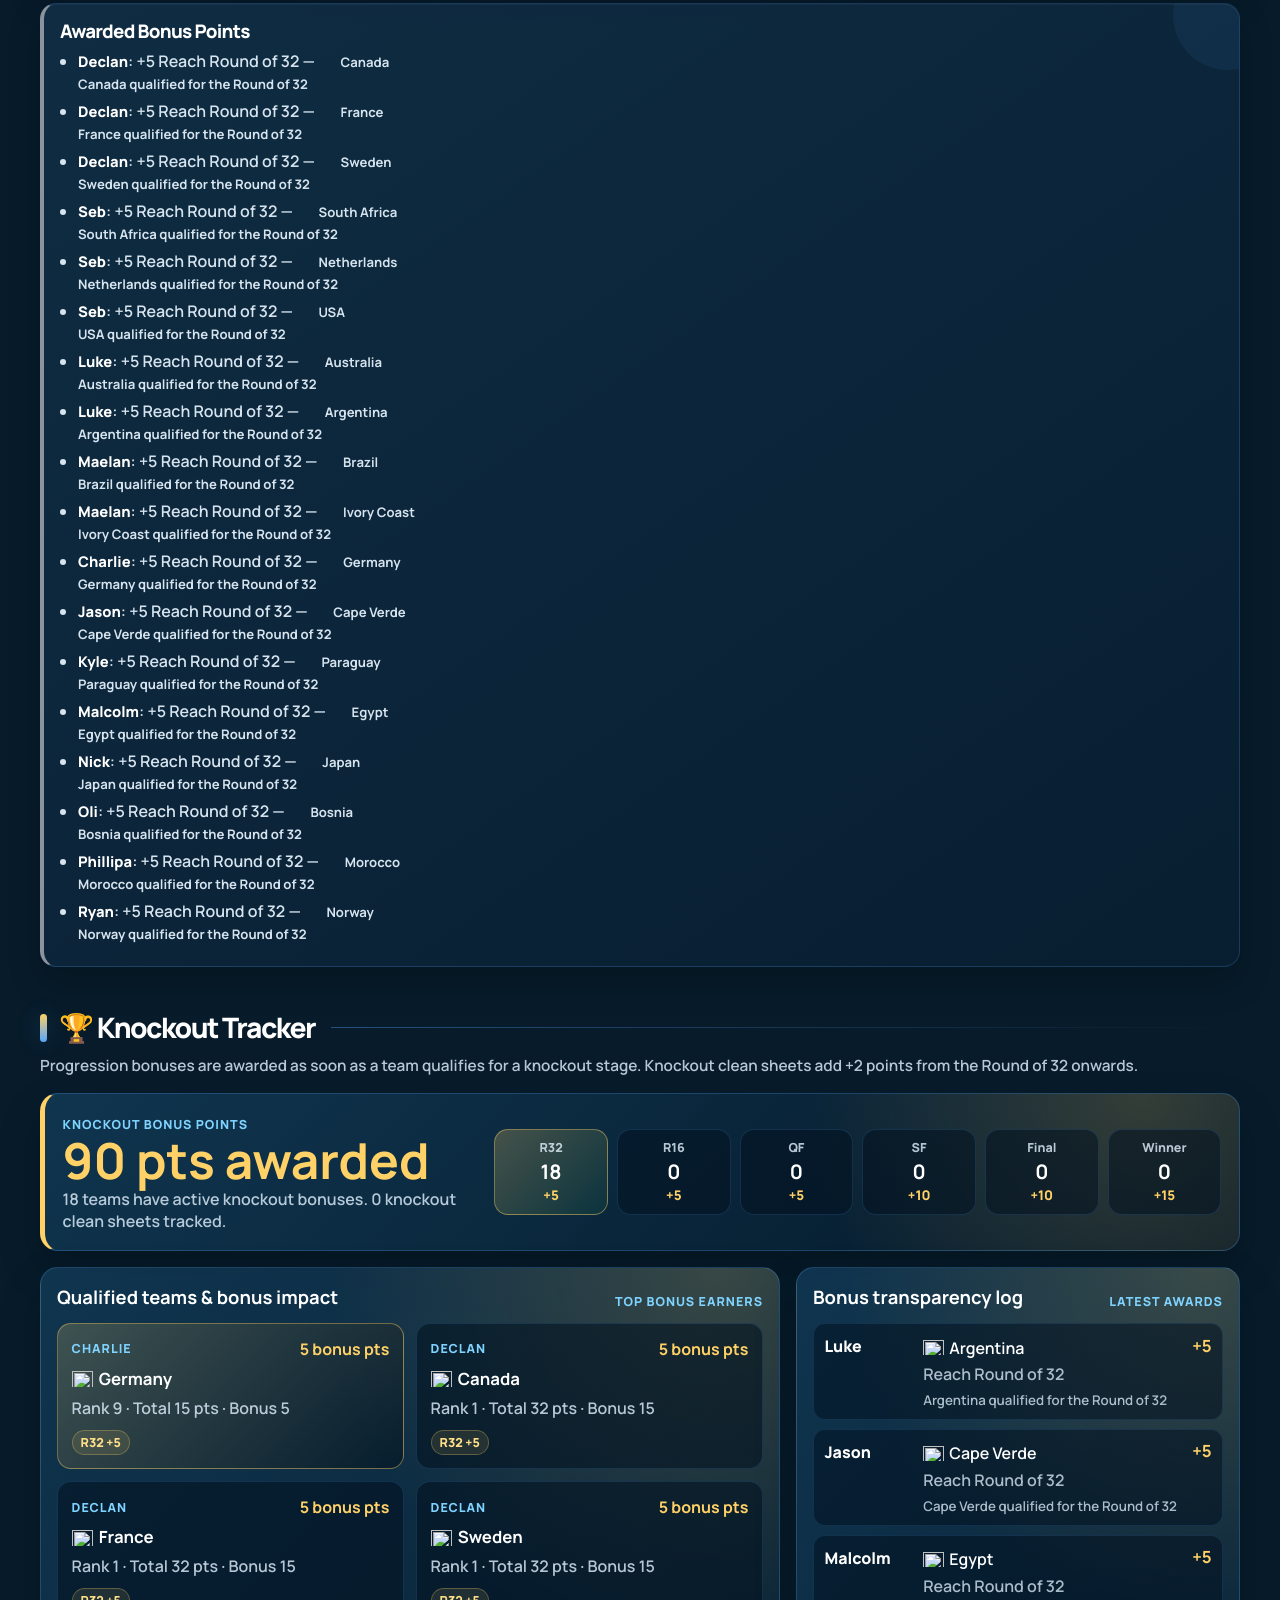
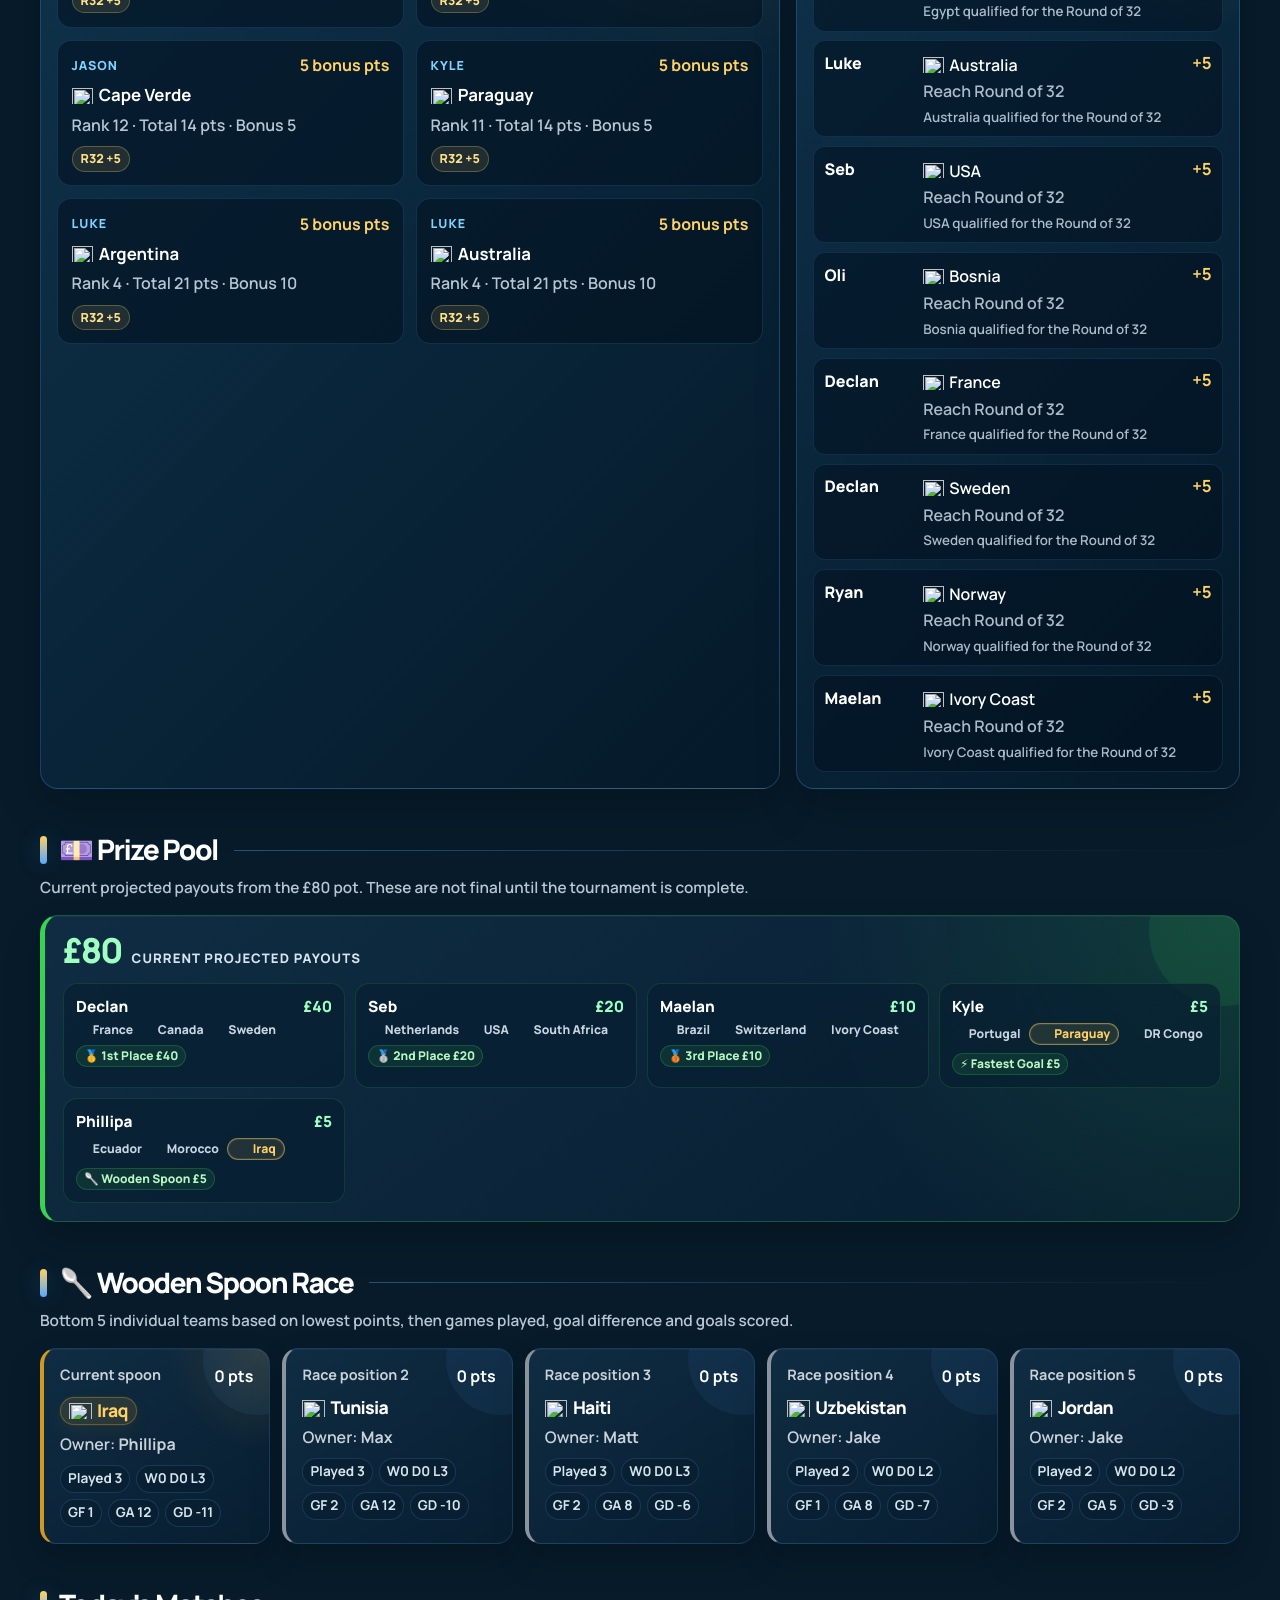
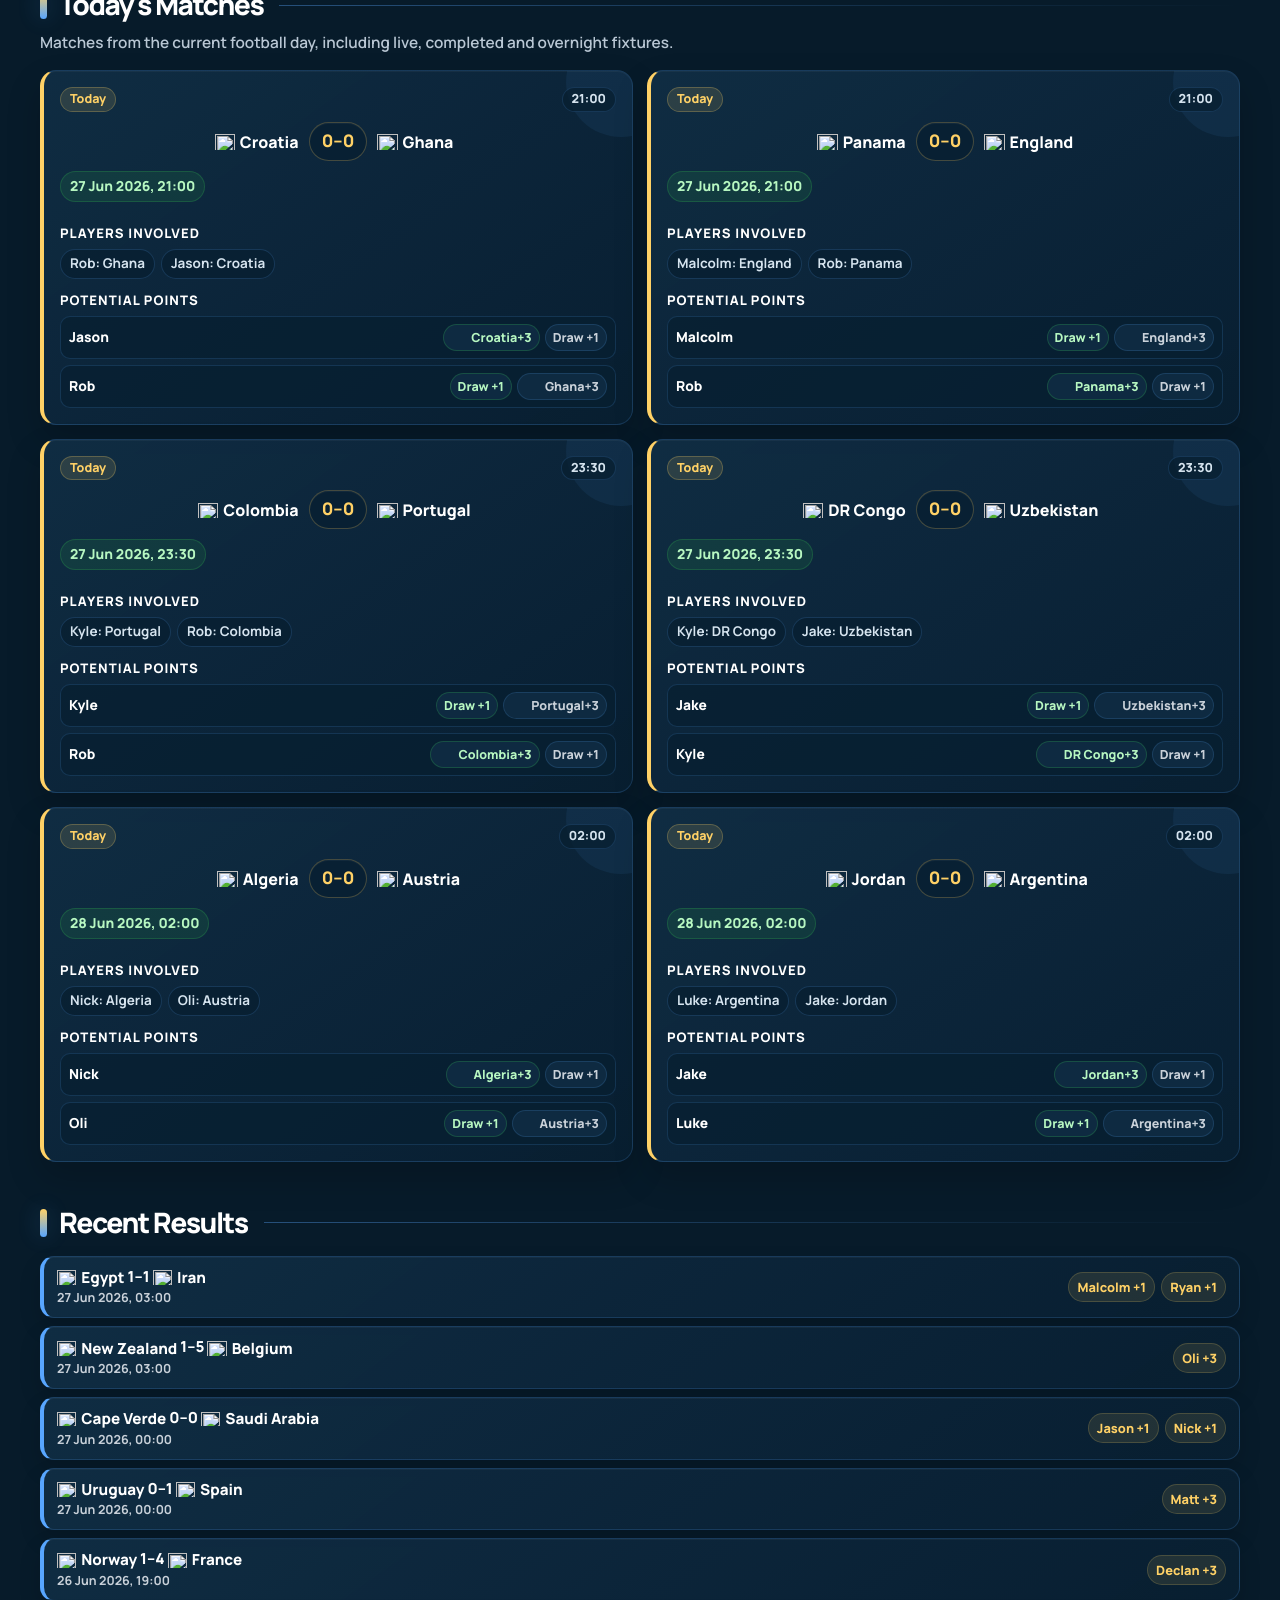
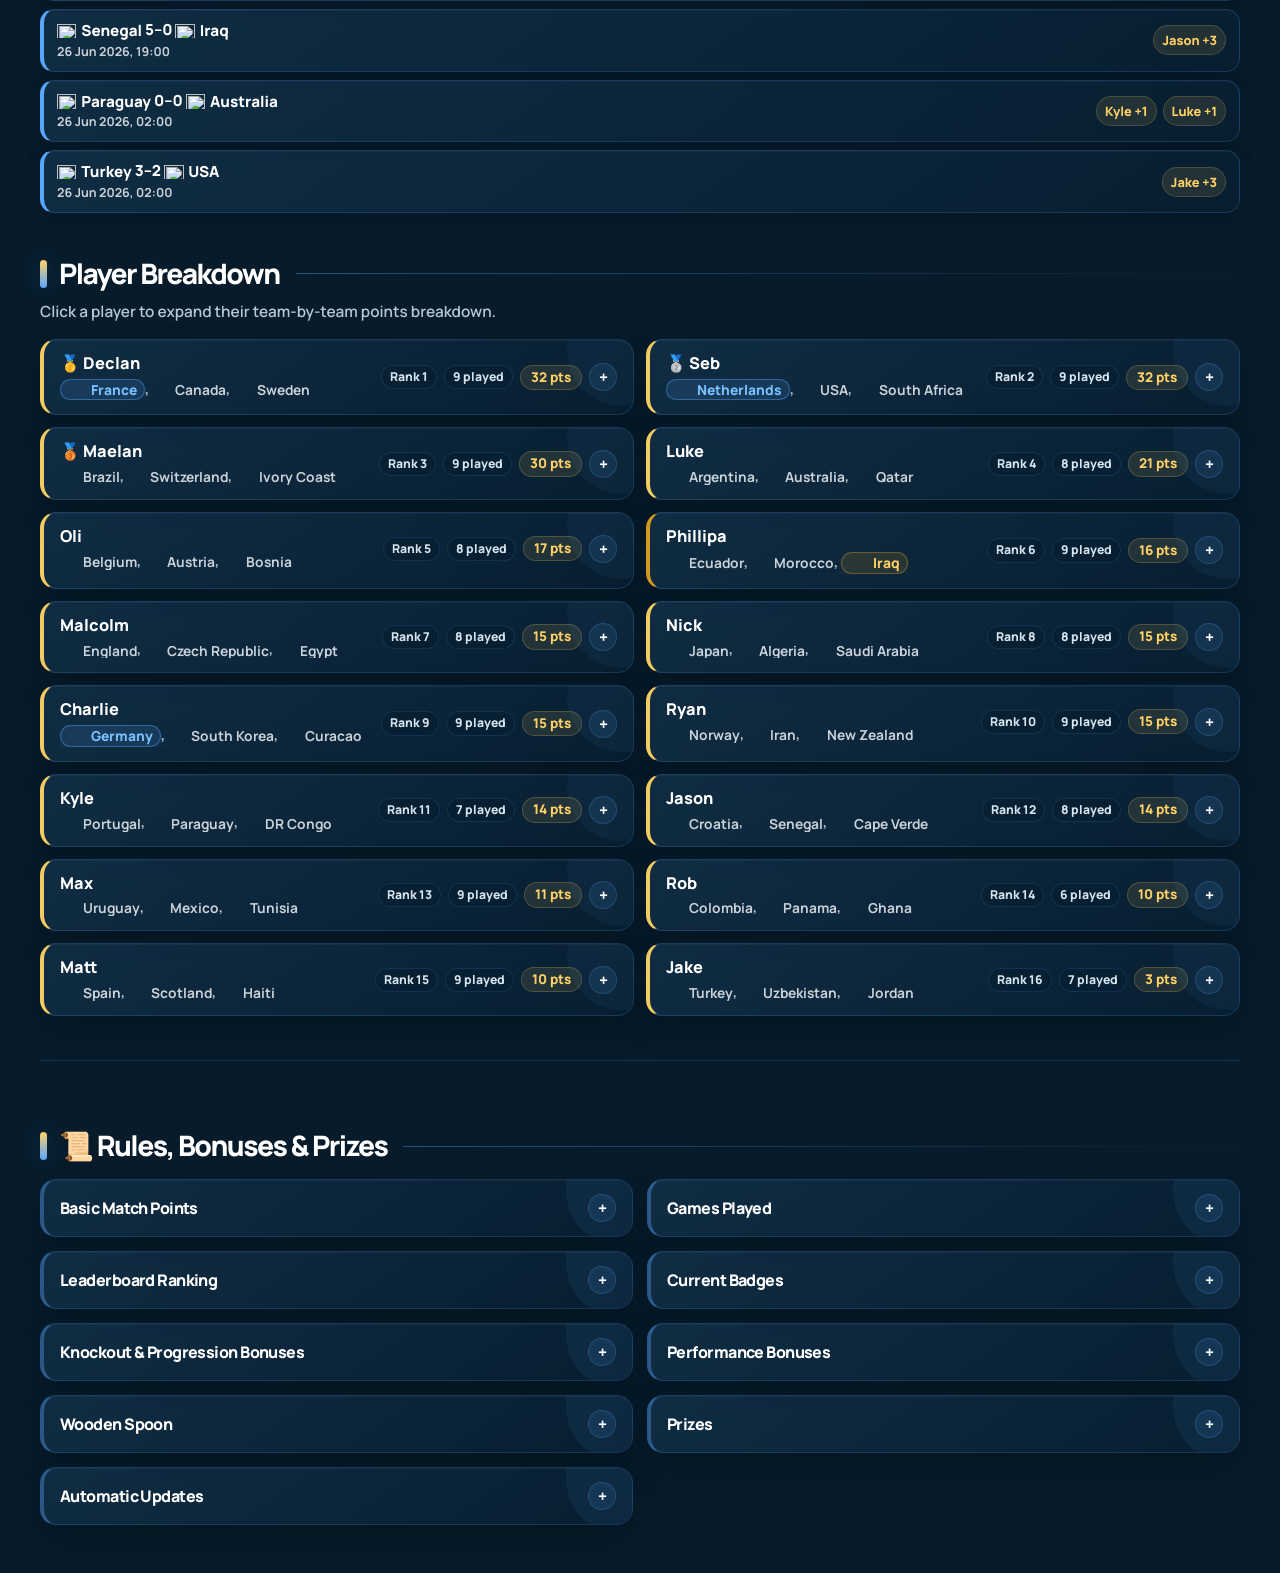
==== commit 856f3bab: "Add files via upload" ====
--- a/index.html
+++ b/index.html
@@ -125,6 +125,18 @@
       </div>
     </section>
 
+    <section class="knockout-tracker-section">
+      <h2>🏆 Knockout Tracker</h2>
+
+      <p class="section-note">
+        Progression bonuses are awarded as soon as a team qualifies for a knockout stage. Knockout clean sheets add +2 points from the Round of 32 onwards.
+      </p>
+
+      <div id="knockout-tracker" class="knockout-tracker">
+        Loading knockout tracker...
+      </div>
+    </section>
+
     <section class="prize-pool-section">
       <h2>💷 Prize Pool</h2>
 
@@ -237,7 +249,7 @@
             <li><strong>Tournament Winner:</strong> +15 points</li>
           </ul>
           <p>
-            Progression bonuses are awarded to the player who owns the team reaching each stage.
+            Progression bonuses are awarded to the player who owns the team as soon as that team qualifies for each knockout stage. Penalty shootout winners count as the match winner because the progressing team is what matters.
           </p>
         </div>
 
--- a/style.css
+++ b/style.css
@@ -3408,3 +3408,258 @@
   border: 1px solid rgba(88, 166, 255, 0.22) !important;
   box-shadow: 0 8px 22px rgba(0, 0, 0, 0.16) !important;
 }
+
+/* Knockout Tracker */
+.knockout-tracker-section {
+  position: relative;
+}
+
+.knockout-tracker {
+  display: grid;
+  gap: 1rem;
+}
+
+.knockout-overview-card,
+.knockout-qualified-panel,
+.knockout-awards-panel,
+.knockout-empty-card {
+  position: relative;
+  overflow: hidden;
+  background:
+    radial-gradient(circle at 92% 0%, rgba(255, 203, 87, 0.18), transparent 30%),
+    linear-gradient(135deg, rgba(17, 55, 82, 0.92), rgba(5, 26, 42, 0.94));
+  border: 1px solid rgba(88, 166, 255, 0.25);
+  border-radius: 18px;
+  box-shadow: 0 20px 44px rgba(0, 0, 0, 0.18);
+}
+
+.knockout-overview-card {
+  display: grid;
+  grid-template-columns: minmax(220px, 0.8fr) 1.4fr;
+  gap: 1rem;
+  align-items: center;
+  padding: 1.1rem;
+  border-left: 5px solid #ffd166;
+}
+
+.knockout-eyebrow,
+.knockout-panel-header span {
+  display: inline-block;
+  color: #7fd3ff;
+  font-size: 0.78rem;
+  font-weight: 900;
+  letter-spacing: 0.08em;
+  text-transform: uppercase;
+}
+
+.knockout-overview-card h3 {
+  margin: 0.15rem 0;
+  color: #ffd166;
+  font-size: clamp(1.8rem, 4vw, 3.1rem);
+  line-height: 1;
+}
+
+.knockout-overview-card p,
+.knockout-team-card p,
+.knockout-empty-card p {
+  margin: 0;
+  color: rgba(226, 241, 255, 0.8);
+}
+
+.knockout-stage-grid {
+  display: grid;
+  grid-template-columns: repeat(6, minmax(0, 1fr));
+  gap: 0.55rem;
+}
+
+.knockout-stage-chip {
+  display: grid;
+  gap: 0.1rem;
+  place-items: center;
+  min-height: 72px;
+  padding: 0.6rem 0.4rem;
+  background: rgba(2, 18, 31, 0.55);
+  border: 1px solid rgba(88, 166, 255, 0.16);
+  border-radius: 14px;
+}
+
+.knockout-stage-chip.stage-active {
+  background: linear-gradient(135deg, rgba(255, 209, 102, 0.24), rgba(18, 99, 71, 0.2));
+  border-color: rgba(255, 209, 102, 0.42);
+}
+
+.knockout-stage-chip span {
+  color: rgba(226, 241, 255, 0.8);
+  font-size: 0.78rem;
+  font-weight: 900;
+}
+
+.knockout-stage-chip strong {
+  color: #fff;
+  font-size: 1.25rem;
+}
+
+.knockout-stage-chip small {
+  color: #ffd166;
+  font-weight: 800;
+}
+
+.knockout-main-grid {
+  display: grid;
+  grid-template-columns: minmax(0, 1.25fr) minmax(320px, 0.75fr);
+  gap: 1rem;
+}
+
+.knockout-qualified-panel,
+.knockout-awards-panel,
+.knockout-empty-card {
+  padding: 1rem;
+}
+
+.knockout-panel-header {
+  display: flex;
+  align-items: flex-end;
+  justify-content: space-between;
+  gap: 1rem;
+  margin-bottom: 0.85rem;
+}
+
+.knockout-panel-header h3,
+.knockout-empty-card h3 {
+  margin: 0;
+  color: #fff;
+  font-size: 1.15rem;
+}
+
+.knockout-team-grid {
+  display: grid;
+  grid-template-columns: repeat(2, minmax(0, 1fr));
+  gap: 0.75rem;
+}
+
+.knockout-team-card {
+  padding: 0.85rem;
+  background: rgba(2, 18, 31, 0.58);
+  border: 1px solid rgba(88, 166, 255, 0.16);
+  border-radius: 14px;
+}
+
+.knockout-team-card.top-knockout-card {
+  background: linear-gradient(135deg, rgba(255, 209, 102, 0.20), rgba(2, 18, 31, 0.58));
+  border-color: rgba(255, 209, 102, 0.42);
+}
+
+.knockout-team-header {
+  display: flex;
+  align-items: center;
+  justify-content: space-between;
+  gap: 0.5rem;
+  margin-bottom: 0.45rem;
+}
+
+.knockout-owner {
+  color: #7fd3ff;
+  font-size: 0.78rem;
+  font-weight: 900;
+  letter-spacing: 0.08em;
+  text-transform: uppercase;
+}
+
+.knockout-team-header strong {
+  color: #ffd166;
+}
+
+.knockout-team-card h3 {
+  margin: 0 0 0.45rem;
+  color: #fff;
+  font-size: 1.05rem;
+}
+
+.knockout-bonus-pills {
+  display: flex;
+  flex-wrap: wrap;
+  gap: 0.35rem;
+  margin-top: 0.65rem;
+}
+
+.knockout-bonus-pill {
+  display: inline-flex;
+  align-items: center;
+  border: 1px solid rgba(255, 209, 102, 0.28);
+  border-radius: 999px;
+  padding: 0.2rem 0.5rem;
+  color: #ffe08a;
+  background: rgba(255, 209, 102, 0.11);
+  font-size: 0.78rem;
+  font-weight: 900;
+}
+
+.knockout-bonus-pill.clean-sheet-pill {
+  color: #8ee7ff;
+  border-color: rgba(126, 211, 255, 0.3);
+  background: rgba(126, 211, 255, 0.1);
+}
+
+.knockout-bonus-pill.muted {
+  color: rgba(226, 241, 255, 0.65);
+  border-color: rgba(226, 241, 255, 0.14);
+  background: rgba(226, 241, 255, 0.06);
+}
+
+.knockout-awards-list {
+  display: grid;
+  gap: 0.55rem;
+  list-style: none;
+  margin: 0;
+  padding: 0;
+}
+
+.knockout-awards-list li {
+  display: grid;
+  grid-template-columns: 90px 1fr auto;
+  gap: 0.35rem 0.55rem;
+  align-items: center;
+  padding: 0.65rem;
+  background: rgba(2, 18, 31, 0.55);
+  border: 1px solid rgba(88, 166, 255, 0.14);
+  border-radius: 12px;
+}
+
+.knockout-award-player {
+  color: #fff;
+  font-weight: 900;
+}
+
+.knockout-awards-list strong {
+  color: #ffd166;
+  font-size: 1.05rem;
+}
+
+.knockout-awards-list em,
+.knockout-awards-list small {
+  grid-column: 2 / -1;
+  color: rgba(226, 241, 255, 0.75);
+  font-style: normal;
+}
+
+@media screen and (max-width: 900px) {
+  .knockout-overview-card,
+  .knockout-main-grid {
+    grid-template-columns: 1fr;
+  }
+
+  .knockout-stage-grid,
+  .knockout-team-grid {
+    grid-template-columns: repeat(2, minmax(0, 1fr));
+  }
+
+  .knockout-awards-list li {
+    grid-template-columns: 1fr auto;
+  }
+
+  .knockout-award-player,
+  .knockout-awards-list em,
+  .knockout-awards-list small {
+    grid-column: 1 / -1;
+  }
+}
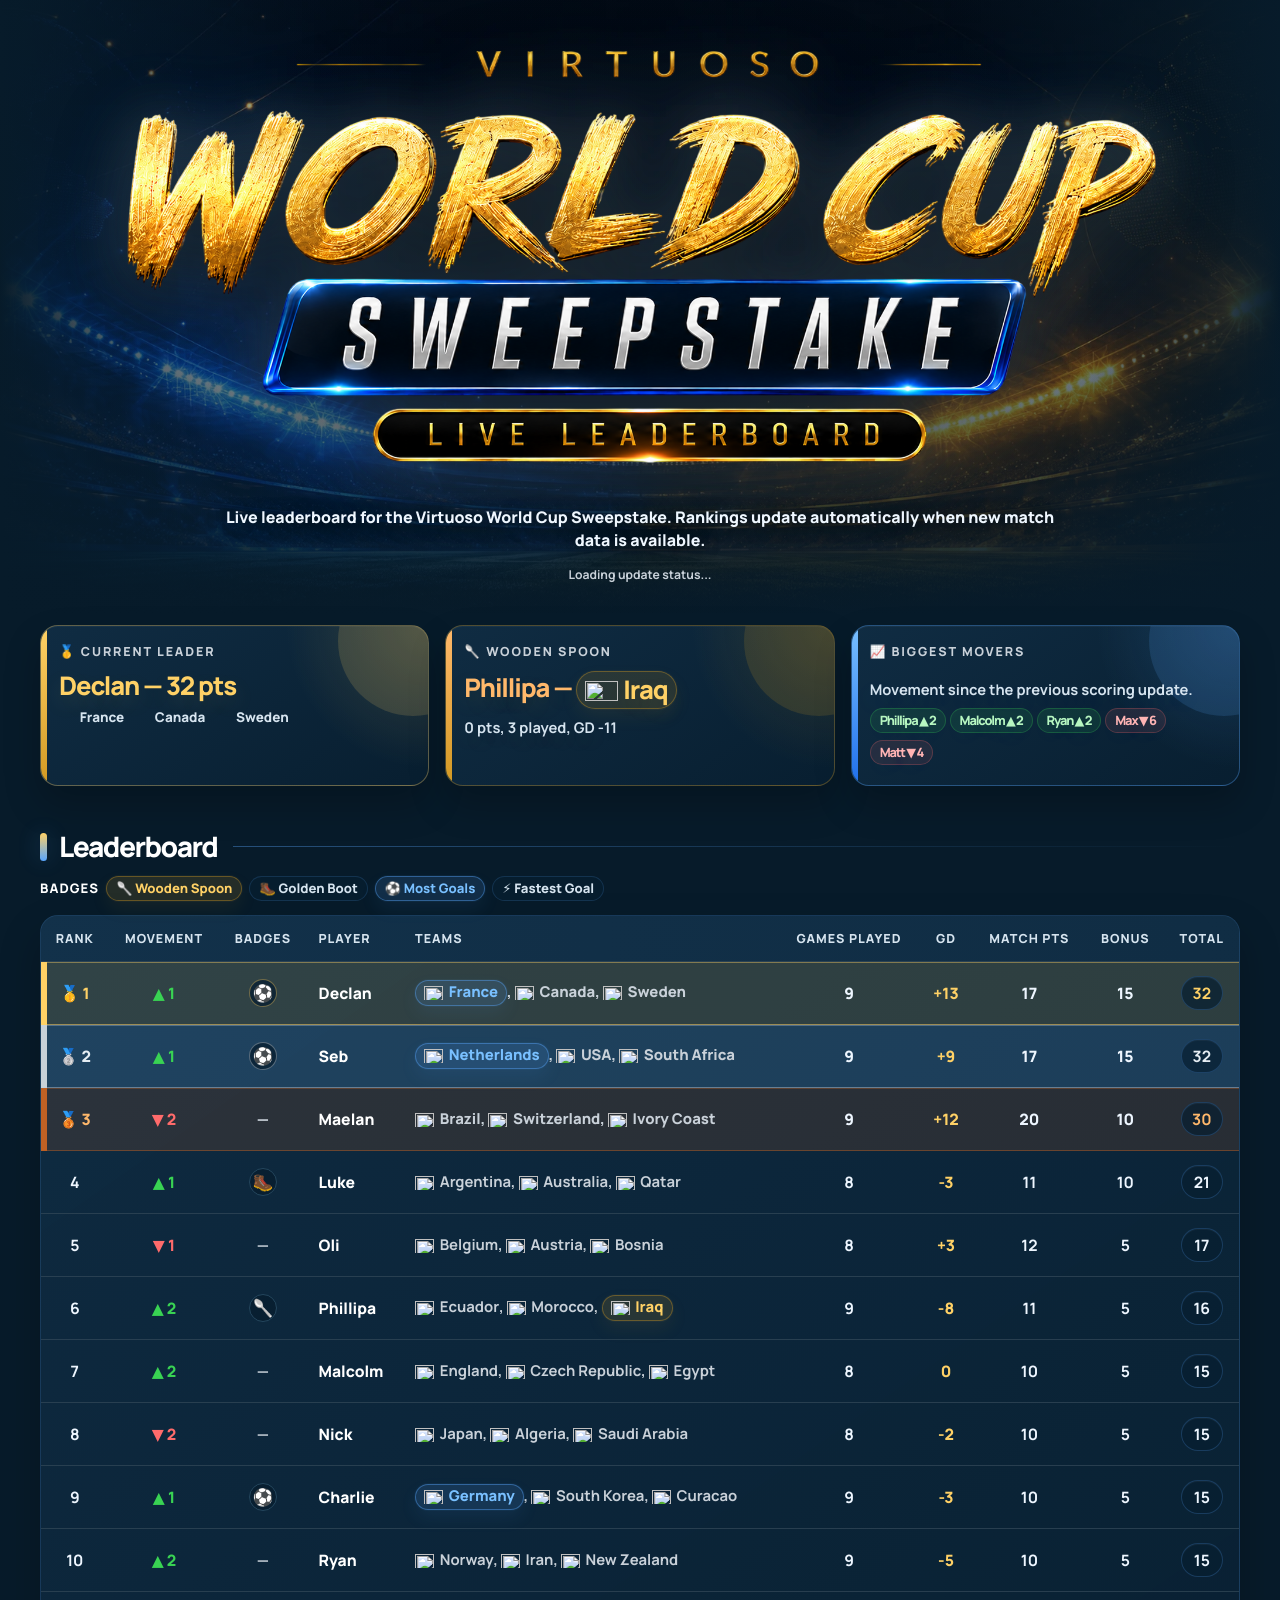
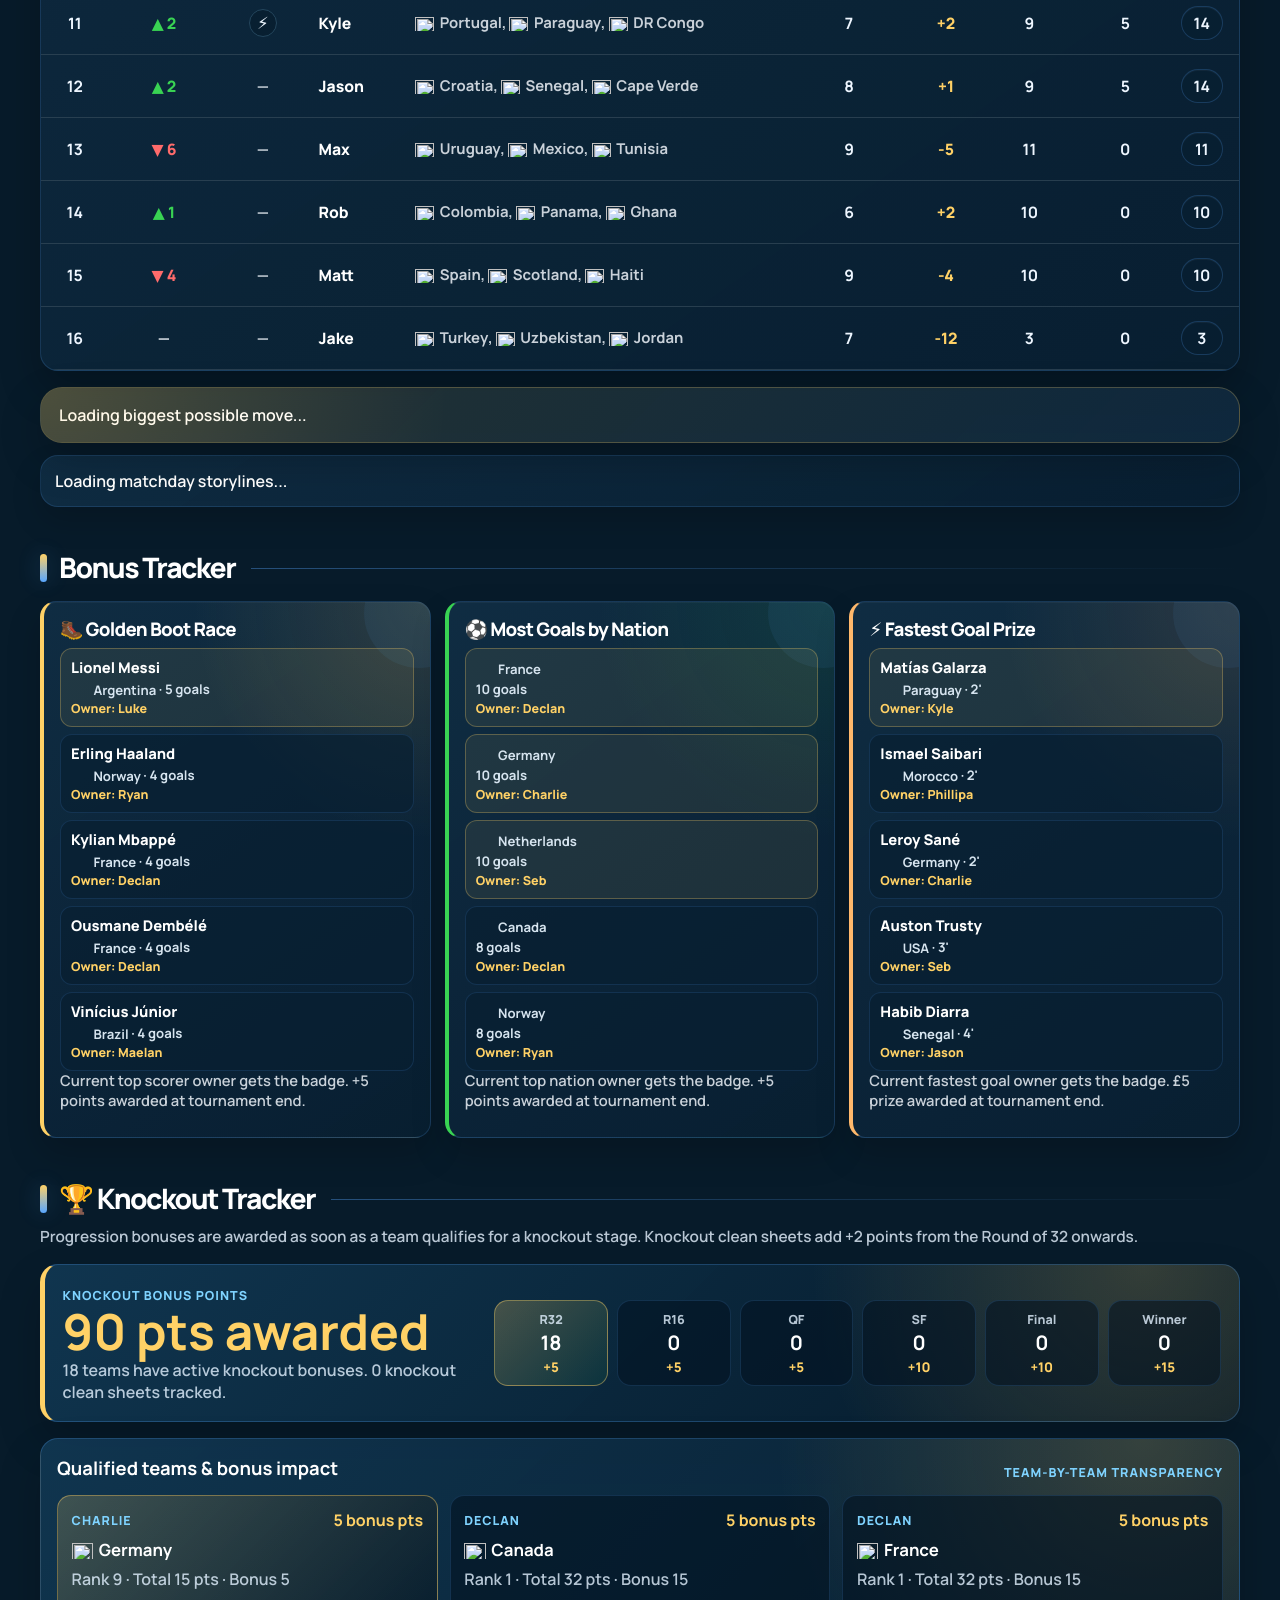
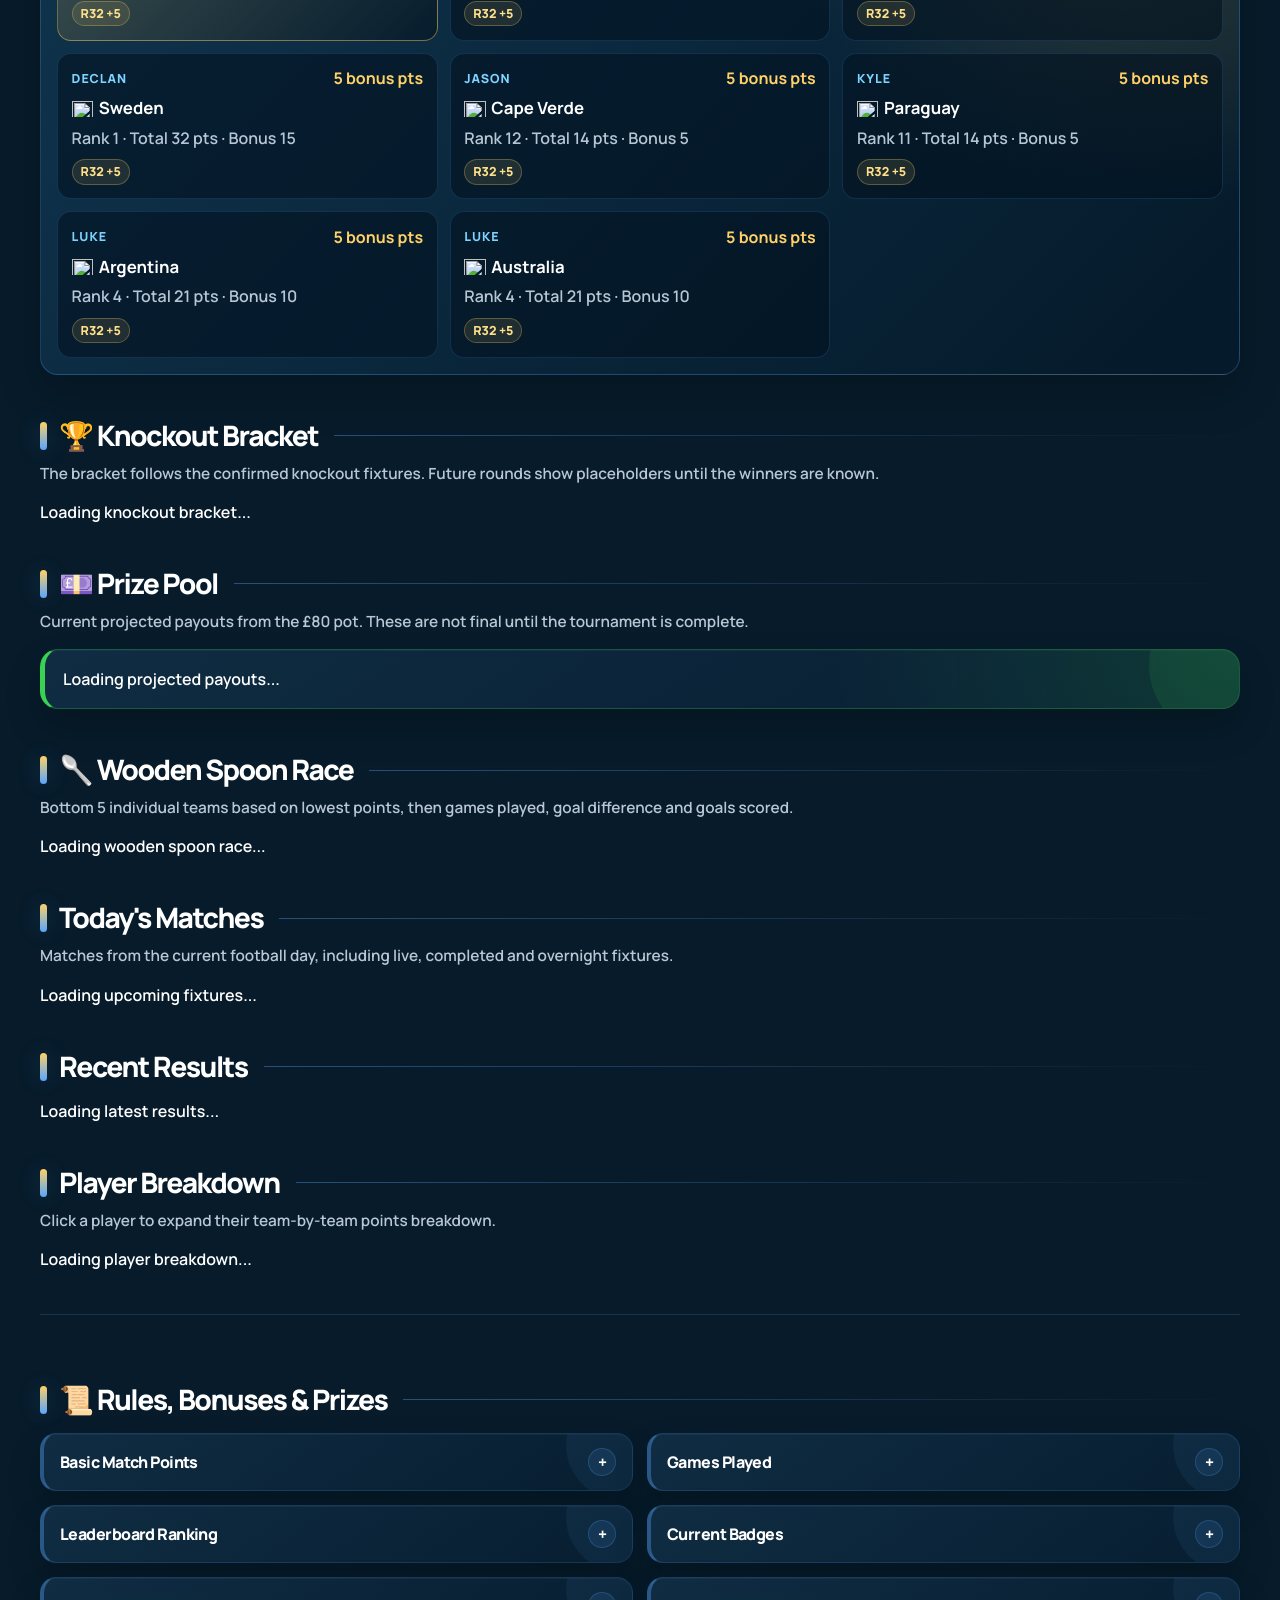
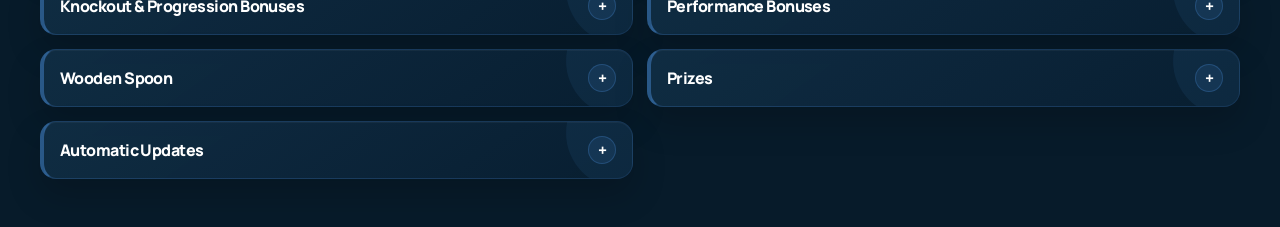
==== commit e607c9d9: "Add files via upload" ====
--- a/index.html
+++ b/index.html
@@ -137,6 +137,19 @@
       </div>
     </section>
 
+
+    <section class="knockout-bracket-section">
+      <h2>🏆 Knockout Bracket</h2>
+
+      <p class="section-note">
+        The bracket follows the confirmed knockout fixtures. Future rounds show placeholders until the winners are known.
+      </p>
+
+      <div id="knockout-bracket" class="knockout-bracket">
+        Loading knockout bracket...
+      </div>
+    </section>
+
     <section class="prize-pool-section">
       <h2>💷 Prize Pool</h2>
 
--- a/style.css
+++ b/style.css
@@ -3663,3 +3663,273 @@
     grid-column: 1 / -1;
   }
 }
+
+
+/* Knockout refinement pass */
+/* Keep top-three leaderboard rows looking like solid podium rows, not hover/grid blocks. */
+#board tbody tr.top-three:hover,
+#board tbody tr.leader:hover {
+  transform: none;
+}
+
+#board tbody tr.leader:hover {
+  background:
+    linear-gradient(90deg, rgba(255, 209, 102, 0.34), rgba(242, 204, 96, 0.16), rgba(8, 31, 49, 0.88));
+}
+
+#board tbody tr.top-three:nth-child(2):hover {
+  background:
+    linear-gradient(90deg, rgba(201, 209, 217, 0.3), rgba(88, 166, 255, 0.16), rgba(8, 31, 49, 0.88));
+}
+
+#board tbody tr.top-three:nth-child(3):hover {
+  background:
+    linear-gradient(90deg, rgba(191, 97, 36, 0.34), rgba(210, 153, 34, 0.13), rgba(8, 31, 49, 0.9));
+}
+
+#board tbody tr.top-three td,
+#board tbody tr.leader td {
+  background: transparent !important;
+}
+
+.team-bonus-pill {
+  display: inline-flex;
+  align-items: center;
+  margin-left: 0.35rem;
+  padding: 0.15rem 0.45rem;
+  border-radius: 999px;
+  border: 1px solid rgba(255, 209, 102, 0.28);
+  background: rgba(255, 209, 102, 0.10);
+  color: #ffd166;
+  font-size: 0.72rem;
+  font-weight: 900;
+  white-space: nowrap;
+  vertical-align: middle;
+}
+
+.player-collapse-teams .team-bonus-pill {
+  margin-left: 0.25rem;
+  margin-right: 0.25rem;
+  padding: 0.1rem 0.36rem;
+  font-size: 0.68rem;
+}
+
+.team-breakdown-header span {
+  display: inline-flex;
+  flex-wrap: wrap;
+  align-items: center;
+  justify-content: flex-end;
+  gap: 0.35rem;
+  color: #ffd166;
+  font-weight: 900;
+}
+
+.team-breakdown-header span em {
+  font-style: normal;
+  color: #8ee7ff;
+  border: 1px solid rgba(126, 211, 255, 0.24);
+  border-radius: 999px;
+  padding: 0.1rem 0.42rem;
+  background: rgba(126, 211, 255, 0.08);
+}
+
+.awarded-summary-card ul {
+  grid-template-columns: repeat(2, minmax(0, 1fr));
+}
+
+.awarded-summary-card li {
+  min-width: 0;
+}
+
+.awarded-summary-card li em {
+  justify-self: start;
+}
+
+.knockout-main-grid-single {
+  grid-template-columns: 1fr;
+}
+
+.knockout-qualified-panel-wide {
+  min-width: 0;
+}
+
+.knockout-team-grid-wide {
+  grid-template-columns: repeat(3, minmax(0, 1fr));
+}
+
+@media screen and (max-width: 1100px) {
+  .knockout-team-grid-wide,
+  .awarded-summary-card ul {
+    grid-template-columns: repeat(2, minmax(0, 1fr));
+  }
+}
+
+@media screen and (max-width: 700px) {
+  .knockout-team-grid-wide,
+  .awarded-summary-card ul {
+    grid-template-columns: 1fr;
+  }
+
+  .team-bonus-pill {
+    font-size: 0.66rem;
+  }
+}
+
+
+/* Final knockout/UI polish */
+#board tbody tr.leader td,
+#board tbody tr.top-three:nth-child(1) td {
+  background: rgba(255, 209, 102, 0.14) !important;
+}
+
+#board tbody tr.top-three:nth-child(2) td {
+  background: rgba(121, 192, 255, 0.16) !important;
+}
+
+#board tbody tr.top-three:nth-child(3) td {
+  background: rgba(191, 97, 36, 0.16) !important;
+}
+
+#board tbody tr.leader,
+#board tbody tr.top-three {
+  background: transparent !important;
+}
+
+#board tbody tr.leader:hover td,
+#board tbody tr.top-three:hover td {
+  filter: none !important;
+  transform: none !important;
+}
+
+#board tbody tr.leader:hover td {
+  background: rgba(255, 209, 102, 0.14) !important;
+}
+
+#board tbody tr.top-three:nth-child(2):hover td {
+  background: rgba(121, 192, 255, 0.16) !important;
+}
+
+#board tbody tr.top-three:nth-child(3):hover td {
+  background: rgba(191, 97, 36, 0.16) !important;
+}
+
+#board tbody tr.top-three td:first-child,
+#board tbody tr.leader td:first-child {
+  box-shadow: inset 6px 0 0 rgba(255, 209, 102, 0.95);
+}
+
+#board tbody tr.top-three:nth-child(2) td:first-child {
+  box-shadow: inset 6px 0 0 rgba(201, 209, 217, 0.95);
+}
+
+#board tbody tr.top-three:nth-child(3) td:first-child {
+  box-shadow: inset 6px 0 0 rgba(191, 97, 36, 0.95);
+}
+
+.knockout-bracket-section {
+  position: relative;
+}
+
+.knockout-bracket {
+  margin-top: 1rem;
+}
+
+.knockout-bracket-scroll {
+  overflow-x: auto;
+  padding-bottom: 0.5rem;
+}
+
+.knockout-bracket-grid {
+  display: grid;
+  grid-template-columns: minmax(260px, 1.25fr) minmax(240px, 1fr) minmax(220px, 0.95fr) minmax(210px, 0.85fr) minmax(210px, 0.8fr);
+  gap: 1rem;
+  min-width: 1180px;
+}
+
+.bracket-stage h3 {
+  margin: 0 0 0.8rem;
+  color: #e6edf3;
+  font-size: 1rem;
+  letter-spacing: 0.08em;
+  text-transform: uppercase;
+}
+
+.bracket-match-stack {
+  display: grid;
+  gap: 0.85rem;
+}
+
+.bracket-stage-round_of_16 .bracket-match-stack { padding-top: 2.4rem; gap: 2.2rem; }
+.bracket-stage-quarter_final .bracket-match-stack { padding-top: 6.4rem; gap: 5rem; }
+.bracket-stage-semi_final .bracket-match-stack { padding-top: 12rem; gap: 9rem; }
+.bracket-stage-final .bracket-match-stack { padding-top: 20rem; }
+
+.bracket-match {
+  position: relative;
+  min-height: 104px;
+  padding: 0.85rem;
+  border: 1px solid rgba(88, 166, 255, 0.24);
+  border-radius: 16px;
+  background: linear-gradient(135deg, rgba(16, 45, 68, 0.88), rgba(5, 24, 39, 0.94));
+  box-shadow: 0 16px 34px rgba(0, 0, 0, 0.16);
+}
+
+.bracket-match::after {
+  content: "";
+  position: absolute;
+  top: 50%;
+  right: -1rem;
+  width: 1rem;
+  border-top: 1px solid rgba(88, 166, 255, 0.24);
+}
+
+.bracket-stage-final .bracket-match::after { display: none; }
+
+.bracket-time {
+  display: block;
+  color: #c9d1d9;
+  font-size: 0.78rem;
+  font-weight: 800;
+  margin-bottom: 0.5rem;
+}
+
+.bracket-teams {
+  display: grid;
+  gap: 0.45rem;
+}
+
+.bracket-team-row {
+  display: flex;
+  align-items: center;
+  justify-content: space-between;
+  gap: 0.6rem;
+  color: #e6edf3;
+  font-size: 0.95rem;
+  font-weight: 850;
+}
+
+.bracket-team-row.winner {
+  color: #ffd166;
+}
+
+.bracket-team-placeholder {
+  color: #8fa8bb;
+}
+
+.bracket-shield {
+  opacity: 0.65;
+  margin-right: 0.35rem;
+}
+
+.bracket-owners {
+  margin: 0.65rem 0 0;
+  color: #8fd3ff;
+  font-size: 0.72rem;
+  line-height: 1.35;
+}
+
+@media screen and (max-width: 900px) {
+  .knockout-bracket-grid {
+    min-width: 980px;
+  }
+}
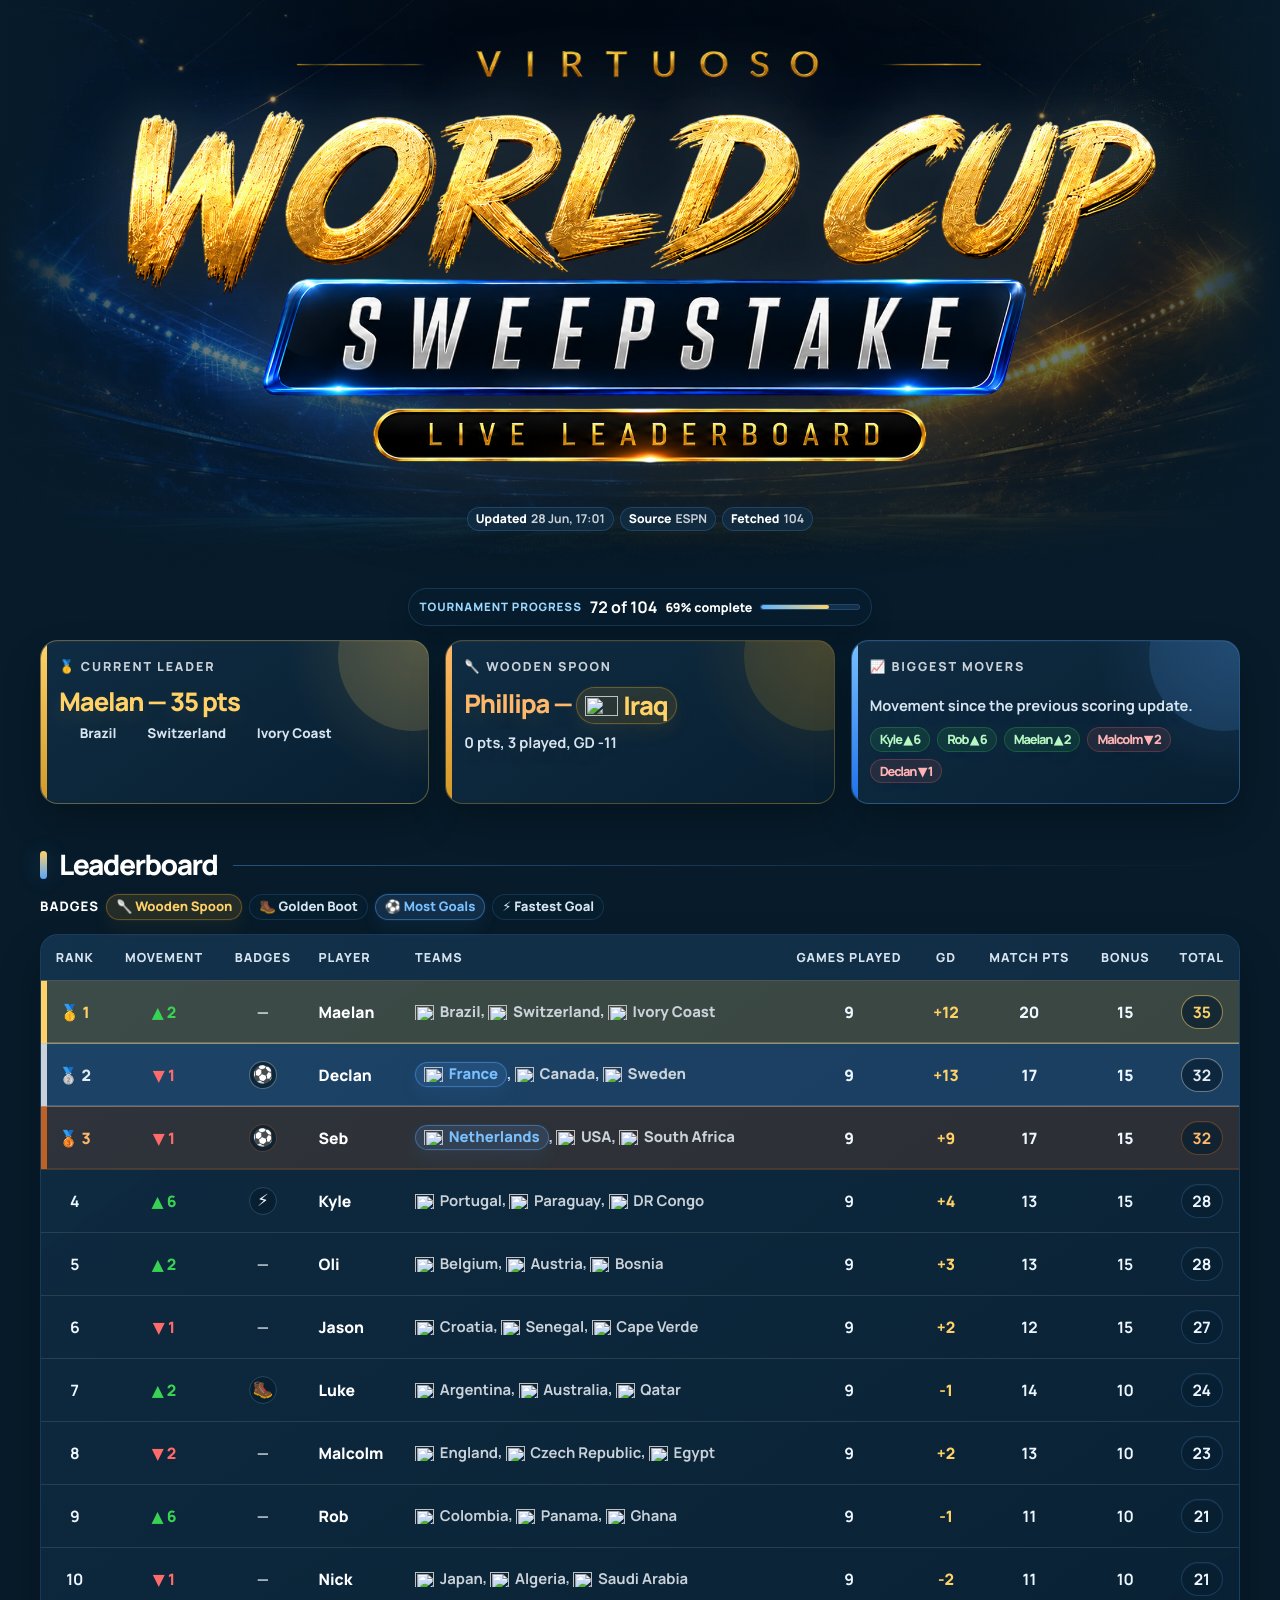
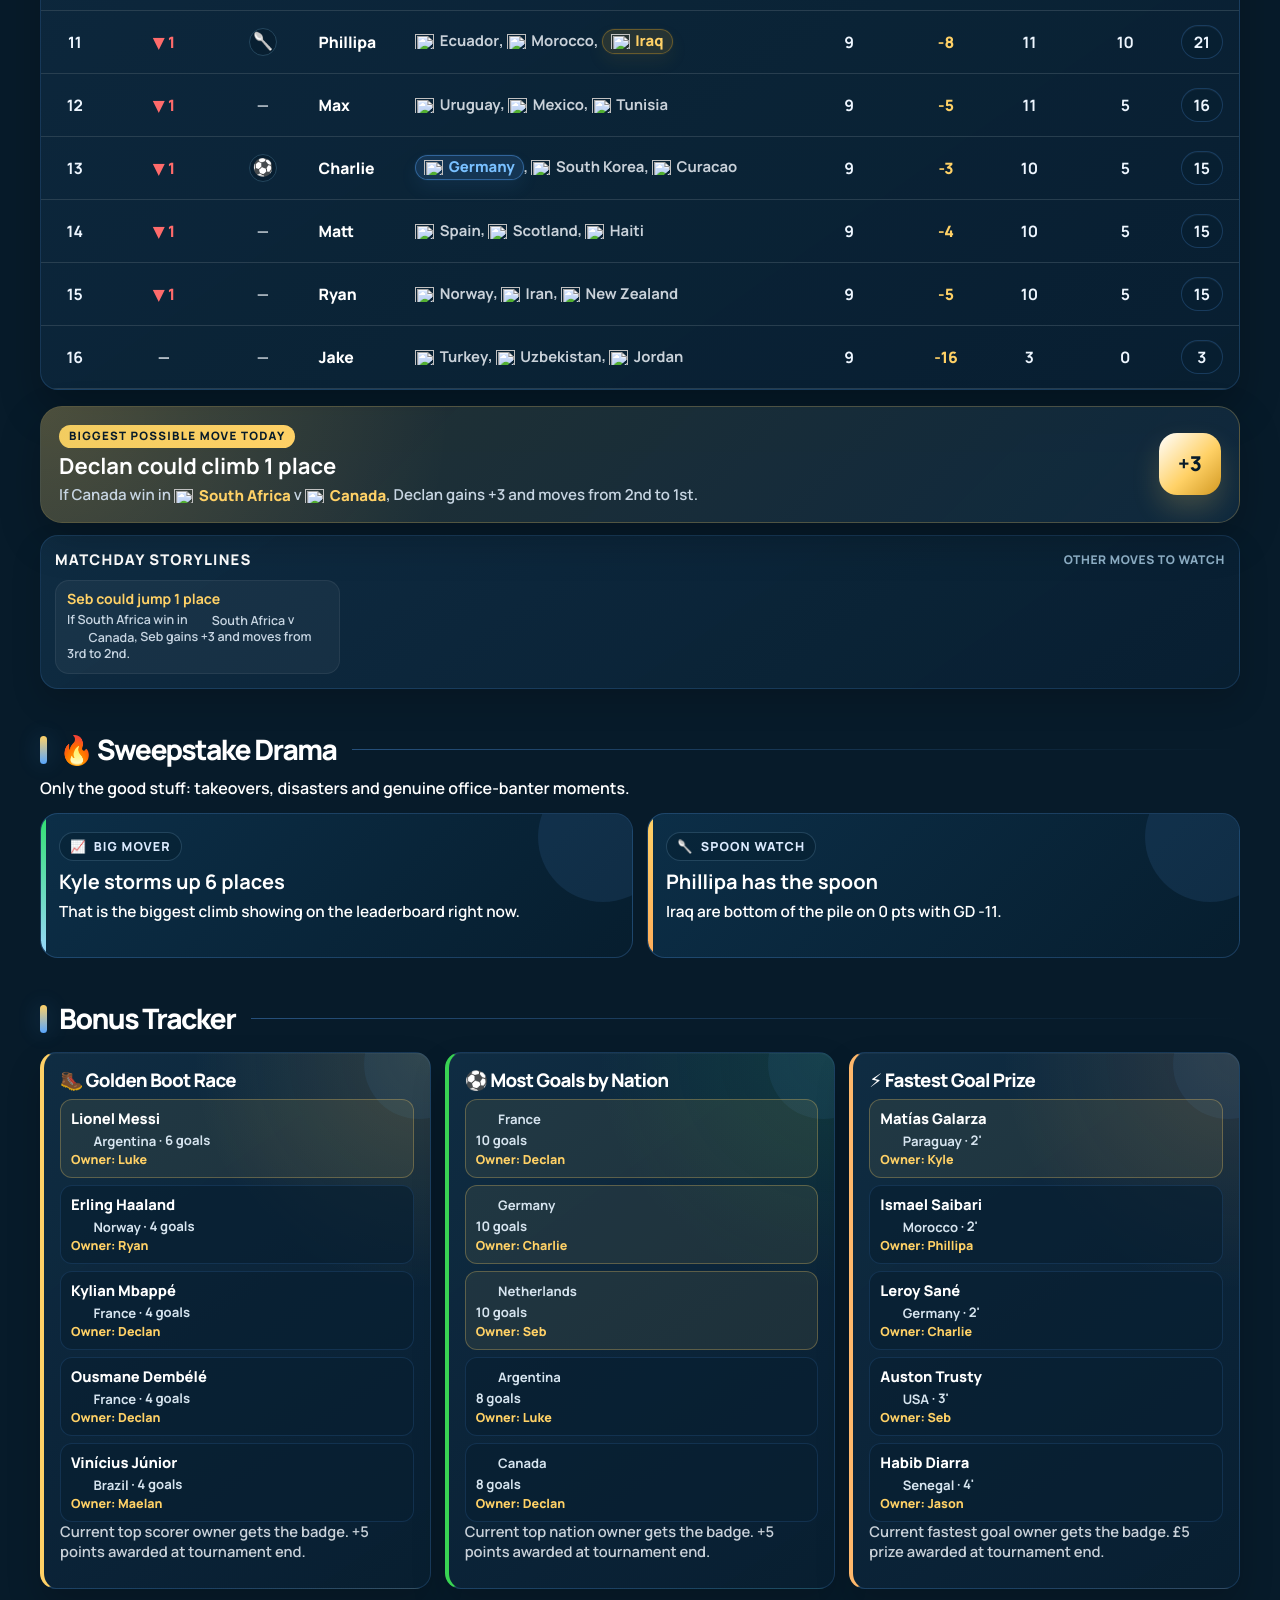
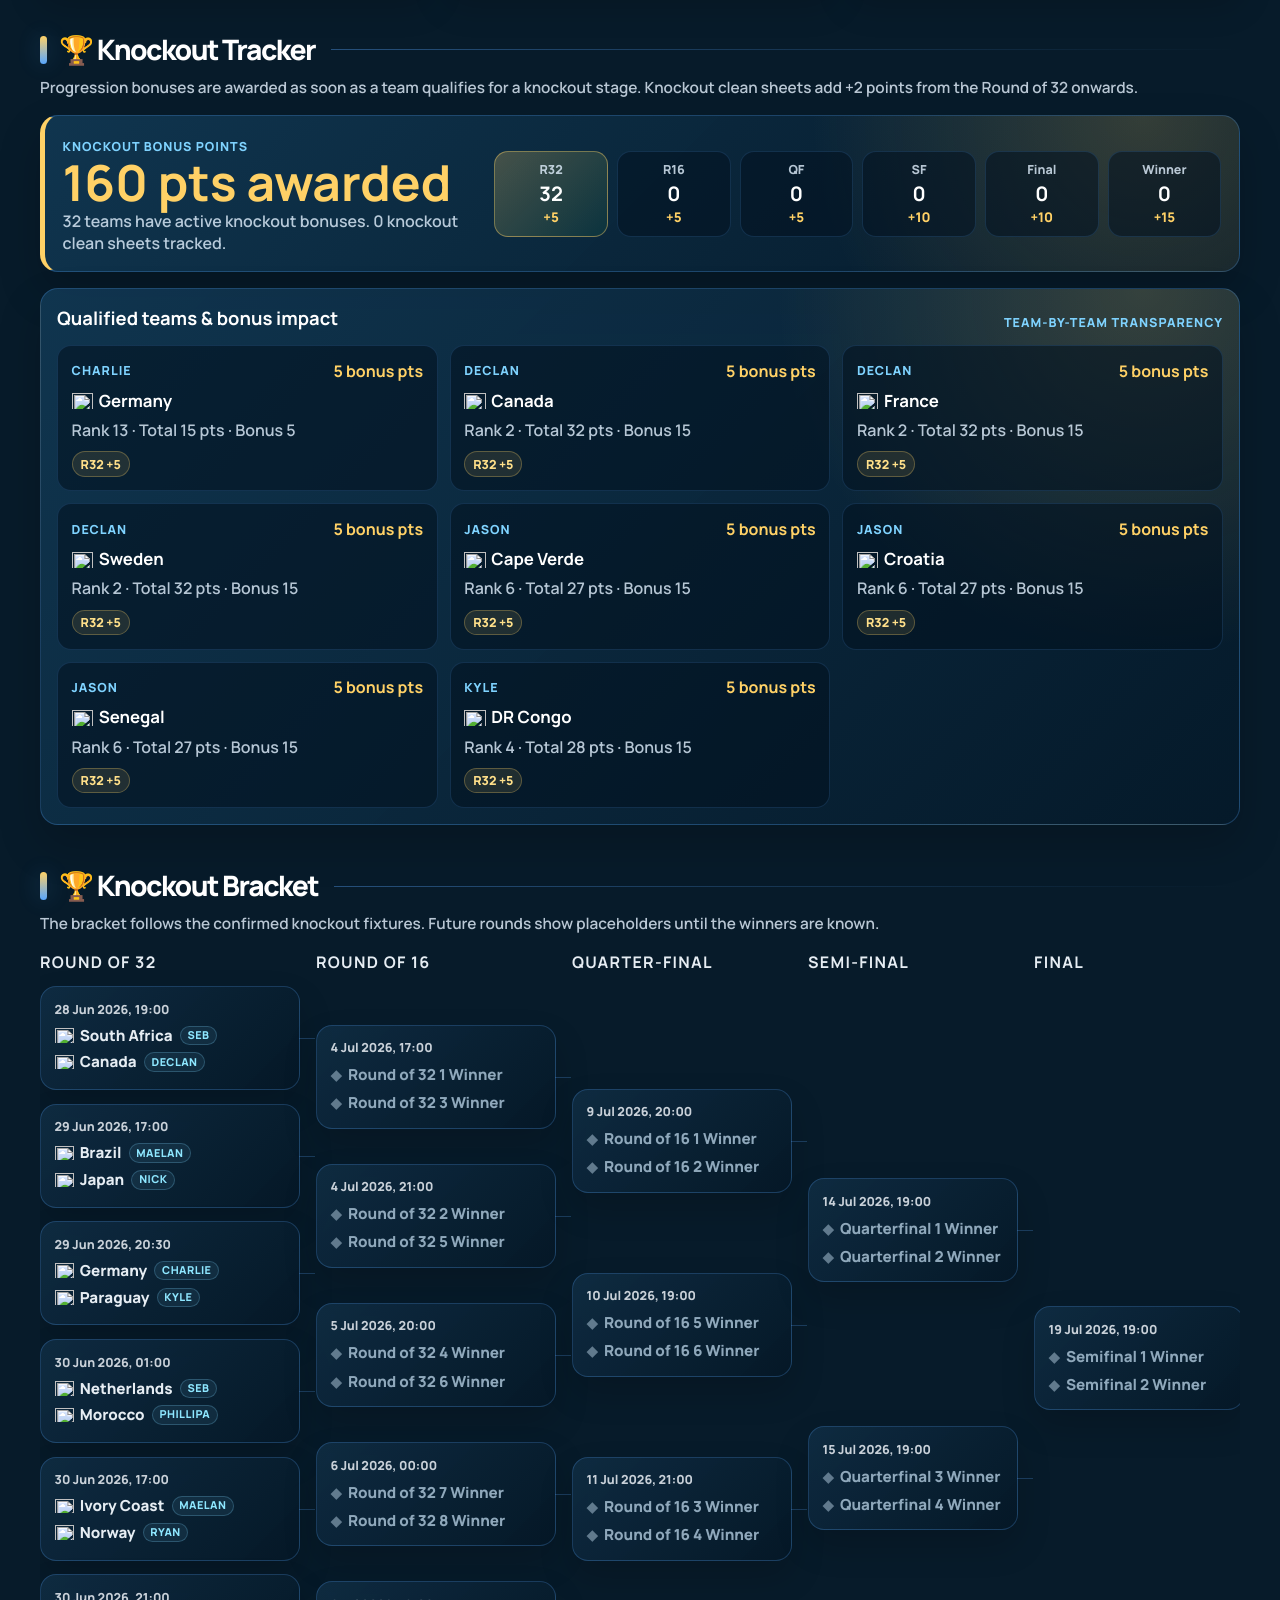
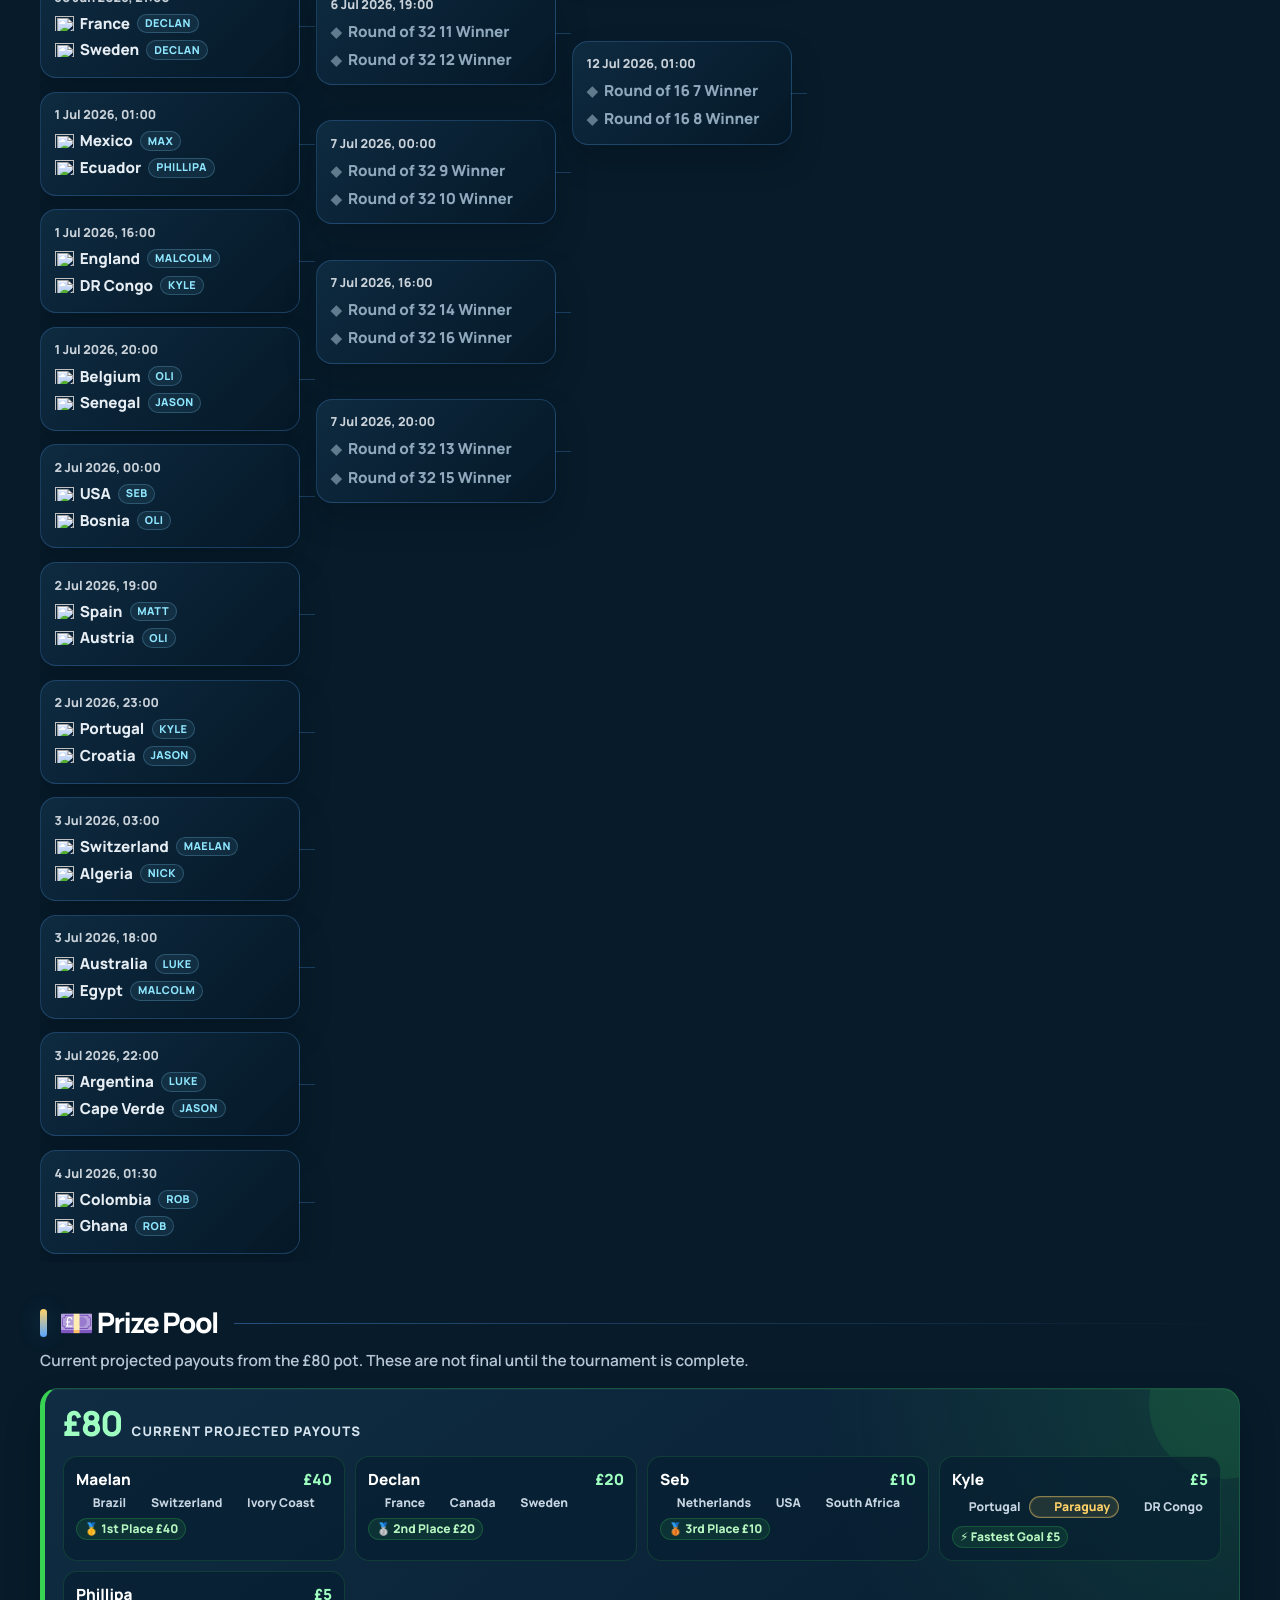
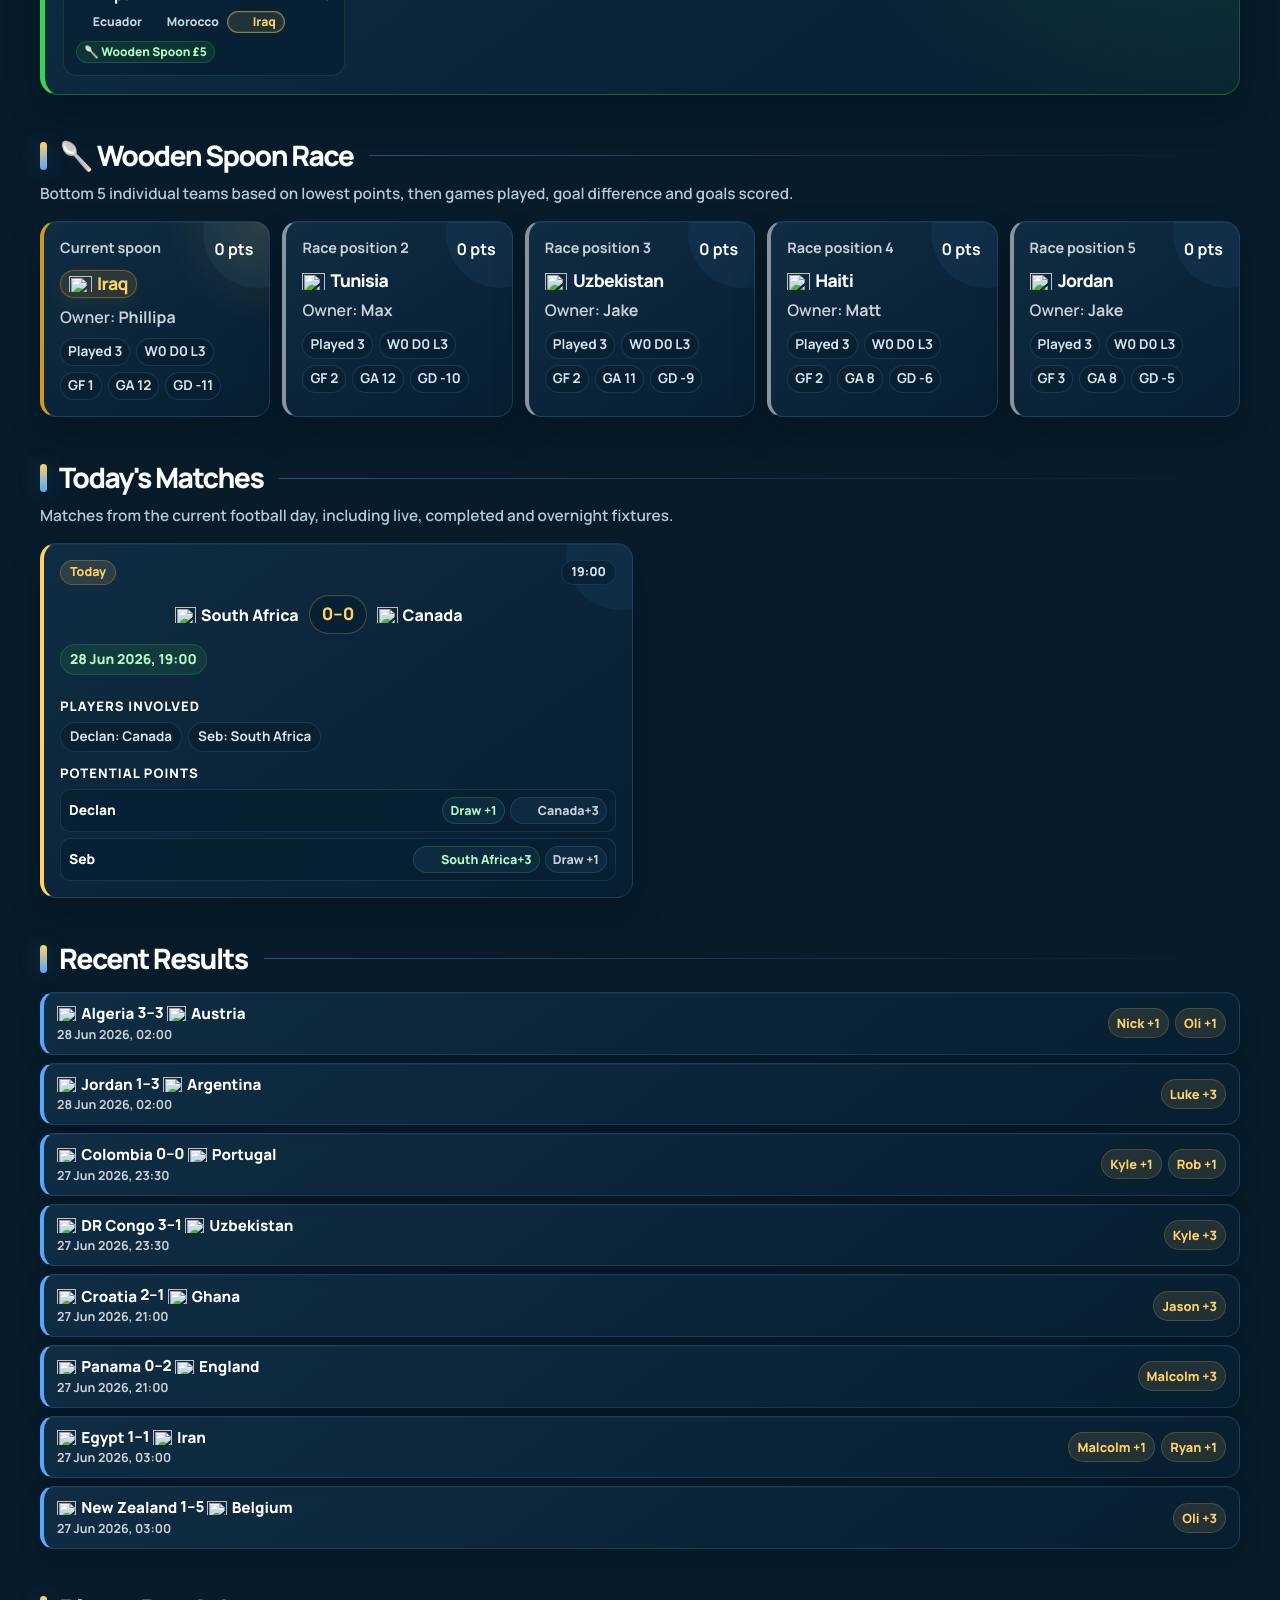
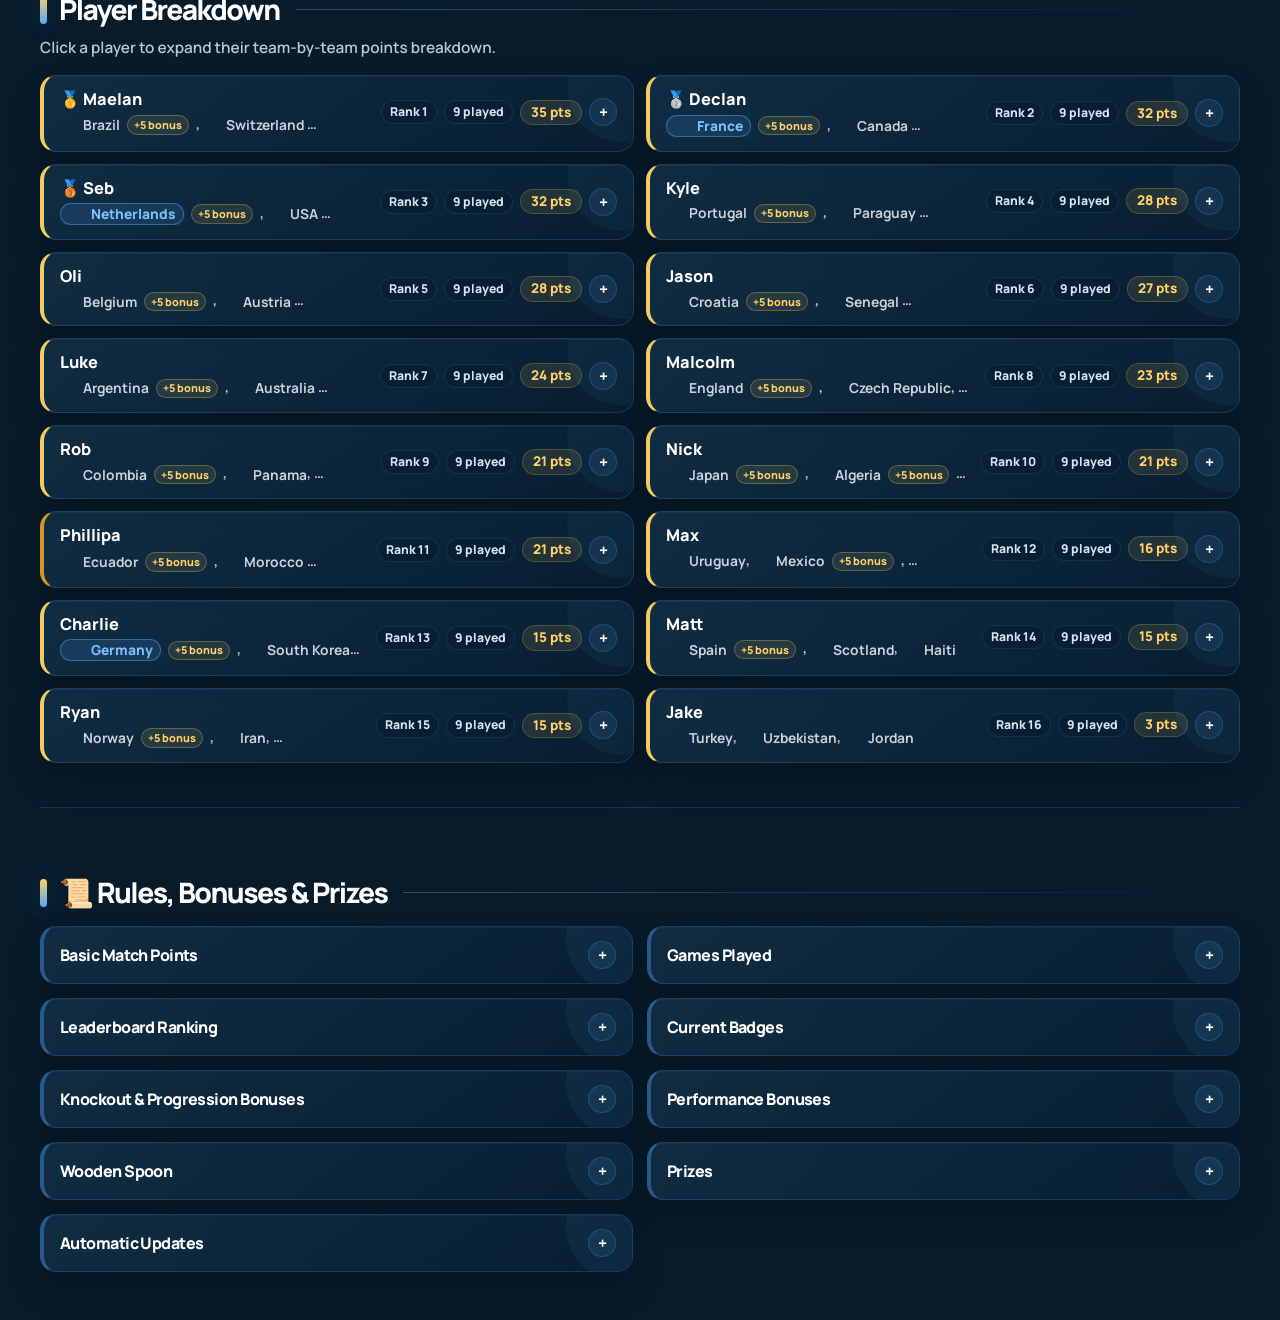
==== commit 843563aa: "Add files via upload" ====
--- a/index.html
+++ b/index.html
@@ -320,5 +320,6 @@
   </main>
 
   <script src="app.js"></script>
+  <script src="knockout-display-fix.js"></script>
 </body>
 </html>
--- a/style.css
+++ b/style.css
@@ -3666,32 +3666,6 @@
 
 
 /* Knockout refinement pass */
-/* Keep top-three leaderboard rows looking like solid podium rows, not hover/grid blocks. */
-#board tbody tr.top-three:hover,
-#board tbody tr.leader:hover {
-  transform: none;
-}
-
-#board tbody tr.leader:hover {
-  background:
-    linear-gradient(90deg, rgba(255, 209, 102, 0.34), rgba(242, 204, 96, 0.16), rgba(8, 31, 49, 0.88));
-}
-
-#board tbody tr.top-three:nth-child(2):hover {
-  background:
-    linear-gradient(90deg, rgba(201, 209, 217, 0.3), rgba(88, 166, 255, 0.16), rgba(8, 31, 49, 0.88));
-}
-
-#board tbody tr.top-three:nth-child(3):hover {
-  background:
-    linear-gradient(90deg, rgba(191, 97, 36, 0.34), rgba(210, 153, 34, 0.13), rgba(8, 31, 49, 0.9));
-}
-
-#board tbody tr.top-three td,
-#board tbody tr.leader td {
-  background: transparent !important;
-}
-
 .team-bonus-pill {
   display: inline-flex;
   align-items: center;
@@ -3775,57 +3749,7 @@
   }
 }
 
-
-/* Final knockout/UI polish */
-#board tbody tr.leader td,
-#board tbody tr.top-three:nth-child(1) td {
-  background: rgba(255, 209, 102, 0.14) !important;
-}
-
-#board tbody tr.top-three:nth-child(2) td {
-  background: rgba(121, 192, 255, 0.16) !important;
-}
-
-#board tbody tr.top-three:nth-child(3) td {
-  background: rgba(191, 97, 36, 0.16) !important;
-}
-
-#board tbody tr.leader,
-#board tbody tr.top-three {
-  background: transparent !important;
-}
-
-#board tbody tr.leader:hover td,
-#board tbody tr.top-three:hover td {
-  filter: none !important;
-  transform: none !important;
-}
-
-#board tbody tr.leader:hover td {
-  background: rgba(255, 209, 102, 0.14) !important;
-}
-
-#board tbody tr.top-three:nth-child(2):hover td {
-  background: rgba(121, 192, 255, 0.16) !important;
-}
-
-#board tbody tr.top-three:nth-child(3):hover td {
-  background: rgba(191, 97, 36, 0.16) !important;
-}
-
-#board tbody tr.top-three td:first-child,
-#board tbody tr.leader td:first-child {
-  box-shadow: inset 6px 0 0 rgba(255, 209, 102, 0.95);
-}
-
-#board tbody tr.top-three:nth-child(2) td:first-child {
-  box-shadow: inset 6px 0 0 rgba(201, 209, 217, 0.95);
-}
-
-#board tbody tr.top-three:nth-child(3) td:first-child {
-  box-shadow: inset 6px 0 0 rgba(191, 97, 36, 0.95);
-}
-
+/* Knockout bracket layout */
 .knockout-bracket-section {
   position: relative;
 }
@@ -3933,3 +3857,123 @@
     min-width: 980px;
   }
 }
+
+/* Knockout bracket inline ownership */
+.bracket-team-owned {
+  display: inline-flex;
+  align-items: center;
+  gap: 0.45rem;
+  min-width: 0;
+}
+
+.bracket-owner-pill {
+  display: inline-flex;
+  align-items: center;
+  padding: 0.08rem 0.42rem;
+  border: 1px solid rgba(126, 211, 255, 0.24);
+  border-radius: 999px;
+  background: rgba(126, 211, 255, 0.08);
+  color: #8ee7ff;
+  font-size: 0.68rem;
+  font-weight: 900;
+  letter-spacing: 0.04em;
+  text-transform: uppercase;
+  white-space: nowrap;
+}
+
+.bracket-owners {
+  display: none !important;
+}
+
+/* ============================================================
+   FINAL FIX - MAIN LEADERBOARD TOP 3
+   ------------------------------------------------------------
+   This intentionally uses ONE FLAT CELL BACKGROUND per podium row.
+   The earlier problem was caused by gradients/backgrounds restarting
+   in every table cell, creating a visible column/grid effect. Flat
+   colours remove that effect while keeping the original podium look.
+   ============================================================ */
+
+/* Keep ordinary leaderboard table behaviour */
+#board {
+  border-collapse: collapse !important;
+  border-spacing: 0 !important;
+}
+
+/* Stop row/hover transforms changing podium rows */
+#board tbody tr.leader,
+#board tbody tr.top-three,
+#board tbody tr.leader:hover,
+#board tbody tr.top-three:hover {
+  transform: none !important;
+}
+
+/* Remove any row gradients so they cannot restart behind cells */
+#board tbody tr.leader,
+#board tbody tr.top-three,
+#board tbody tr.leader:hover,
+#board tbody tr.top-three:hover {
+  background: transparent !important;
+  background-image: none !important;
+}
+
+/* FIRST PLACE - one flat full-row band */
+#board tbody tr.leader > td,
+#board tbody tr.leader:hover > td {
+  background: rgba(255, 209, 102, 0.19) !important;
+  background-image: none !important;
+  box-shadow: none !important;
+  border-bottom-color: rgba(255, 209, 102, 0.36) !important;
+}
+
+/* SECOND PLACE - one flat full-row band */
+#board tbody tr.top-three:nth-child(2) > td,
+#board tbody tr.top-three:nth-child(2):hover > td {
+  background: rgba(88, 166, 255, 0.20) !important;
+  background-image: none !important;
+  box-shadow: none !important;
+  border-bottom-color: rgba(201, 209, 217, 0.30) !important;
+}
+
+/* THIRD PLACE - one flat full-row band */
+#board tbody tr.top-three:nth-child(3) > td,
+#board tbody tr.top-three:nth-child(3):hover > td {
+  background: rgba(191, 97, 36, 0.18) !important;
+  background-image: none !important;
+  box-shadow: none !important;
+  border-bottom-color: rgba(191, 97, 36, 0.30) !important;
+}
+
+/* Left podium stripe only, not every column */
+#board tbody tr.leader > td:first-child,
+#board tbody tr.leader:hover > td:first-child {
+  box-shadow: inset 6px 0 0 #ffd166 !important;
+  color: #ffd166 !important;
+}
+
+#board tbody tr.top-three:nth-child(2) > td:first-child,
+#board tbody tr.top-three:nth-child(2):hover > td:first-child {
+  box-shadow: inset 6px 0 0 #c9d1d9 !important;
+  color: #e6edf3 !important;
+}
+
+#board tbody tr.top-three:nth-child(3) > td:first-child,
+#board tbody tr.top-three:nth-child(3):hover > td:first-child {
+  box-shadow: inset 6px 0 0 #bf6124 !important;
+  color: #ffb86b !important;
+}
+
+#board tbody tr.leader td:last-child strong {
+  border-color: rgba(255, 209, 102, 0.55) !important;
+  color: #ffd166 !important;
+}
+
+#board tbody tr.top-three:nth-child(2) td:last-child strong {
+  border-color: rgba(201, 209, 217, 0.48) !important;
+  color: #e6edf3 !important;
+}
+
+#board tbody tr.top-three:nth-child(3) td:last-child strong {
+  border-color: rgba(191, 97, 36, 0.48) !important;
+  color: #ffb86b !important;
+}
